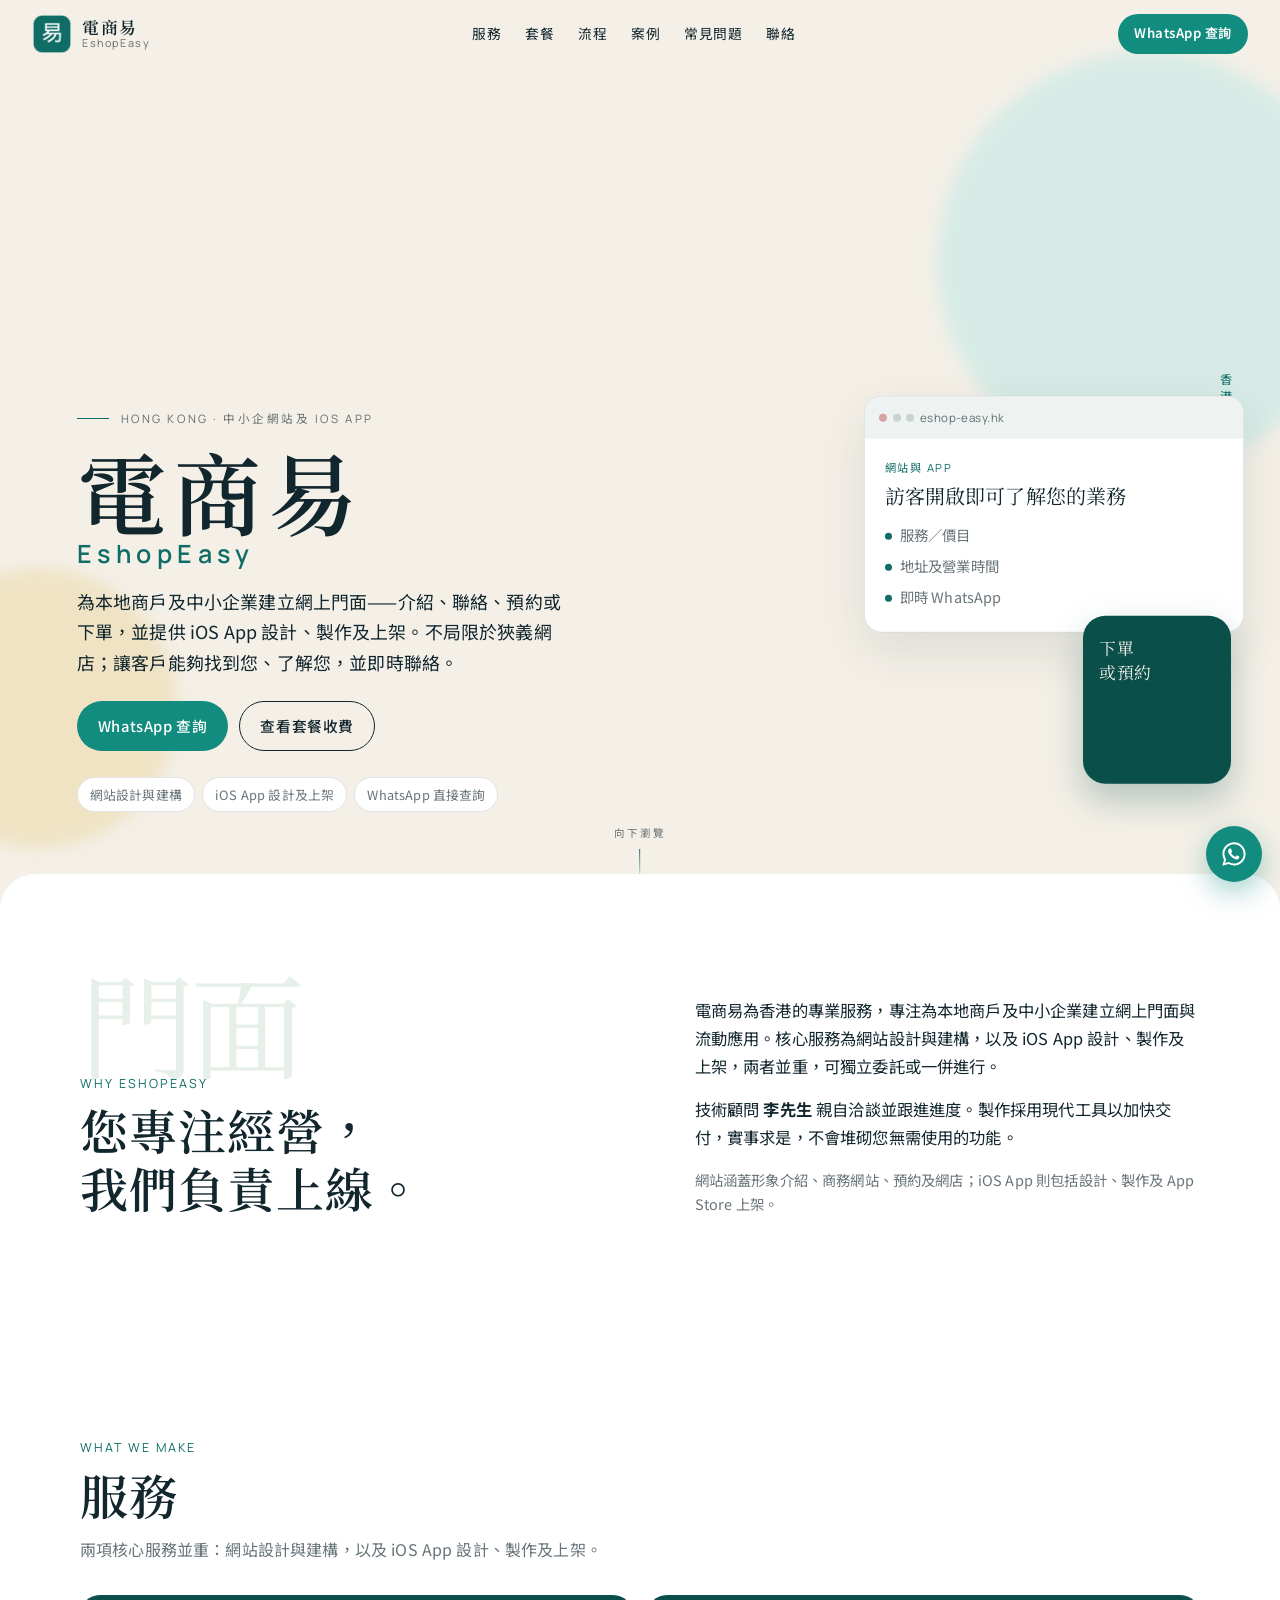
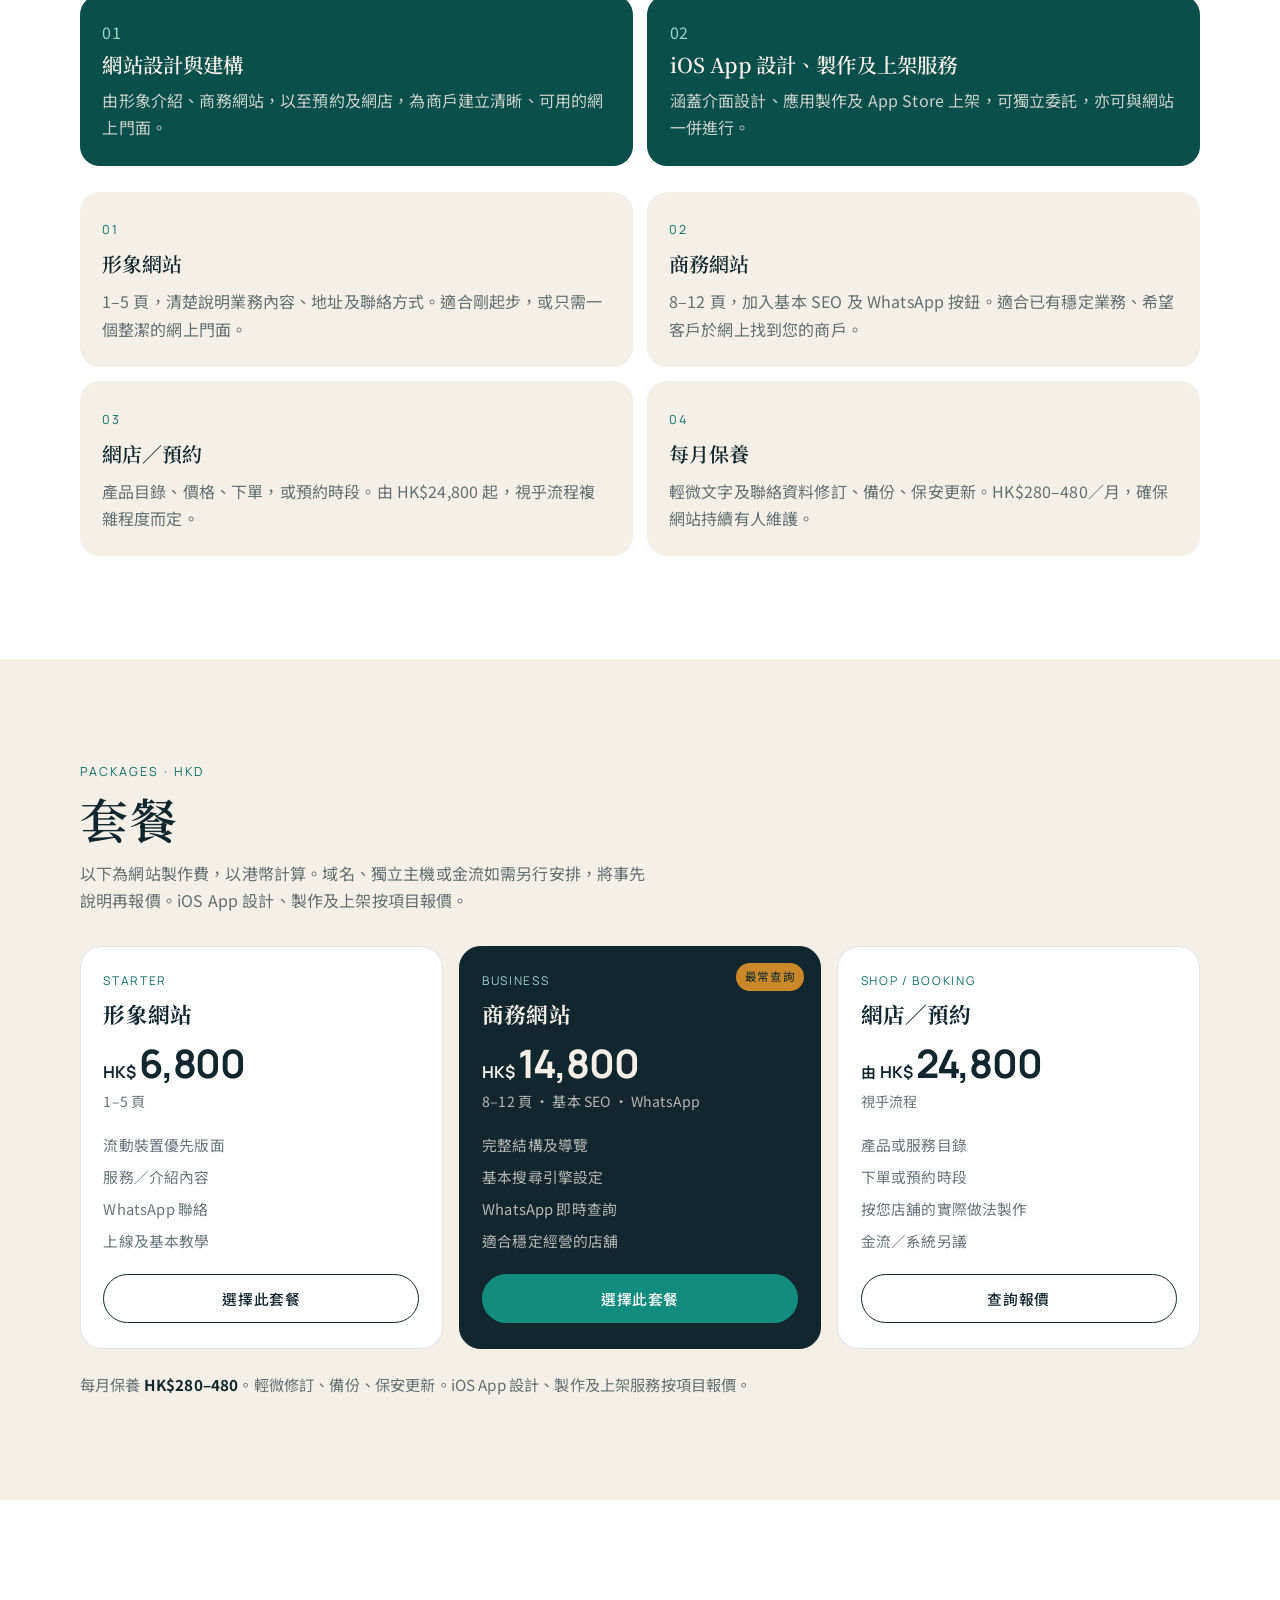
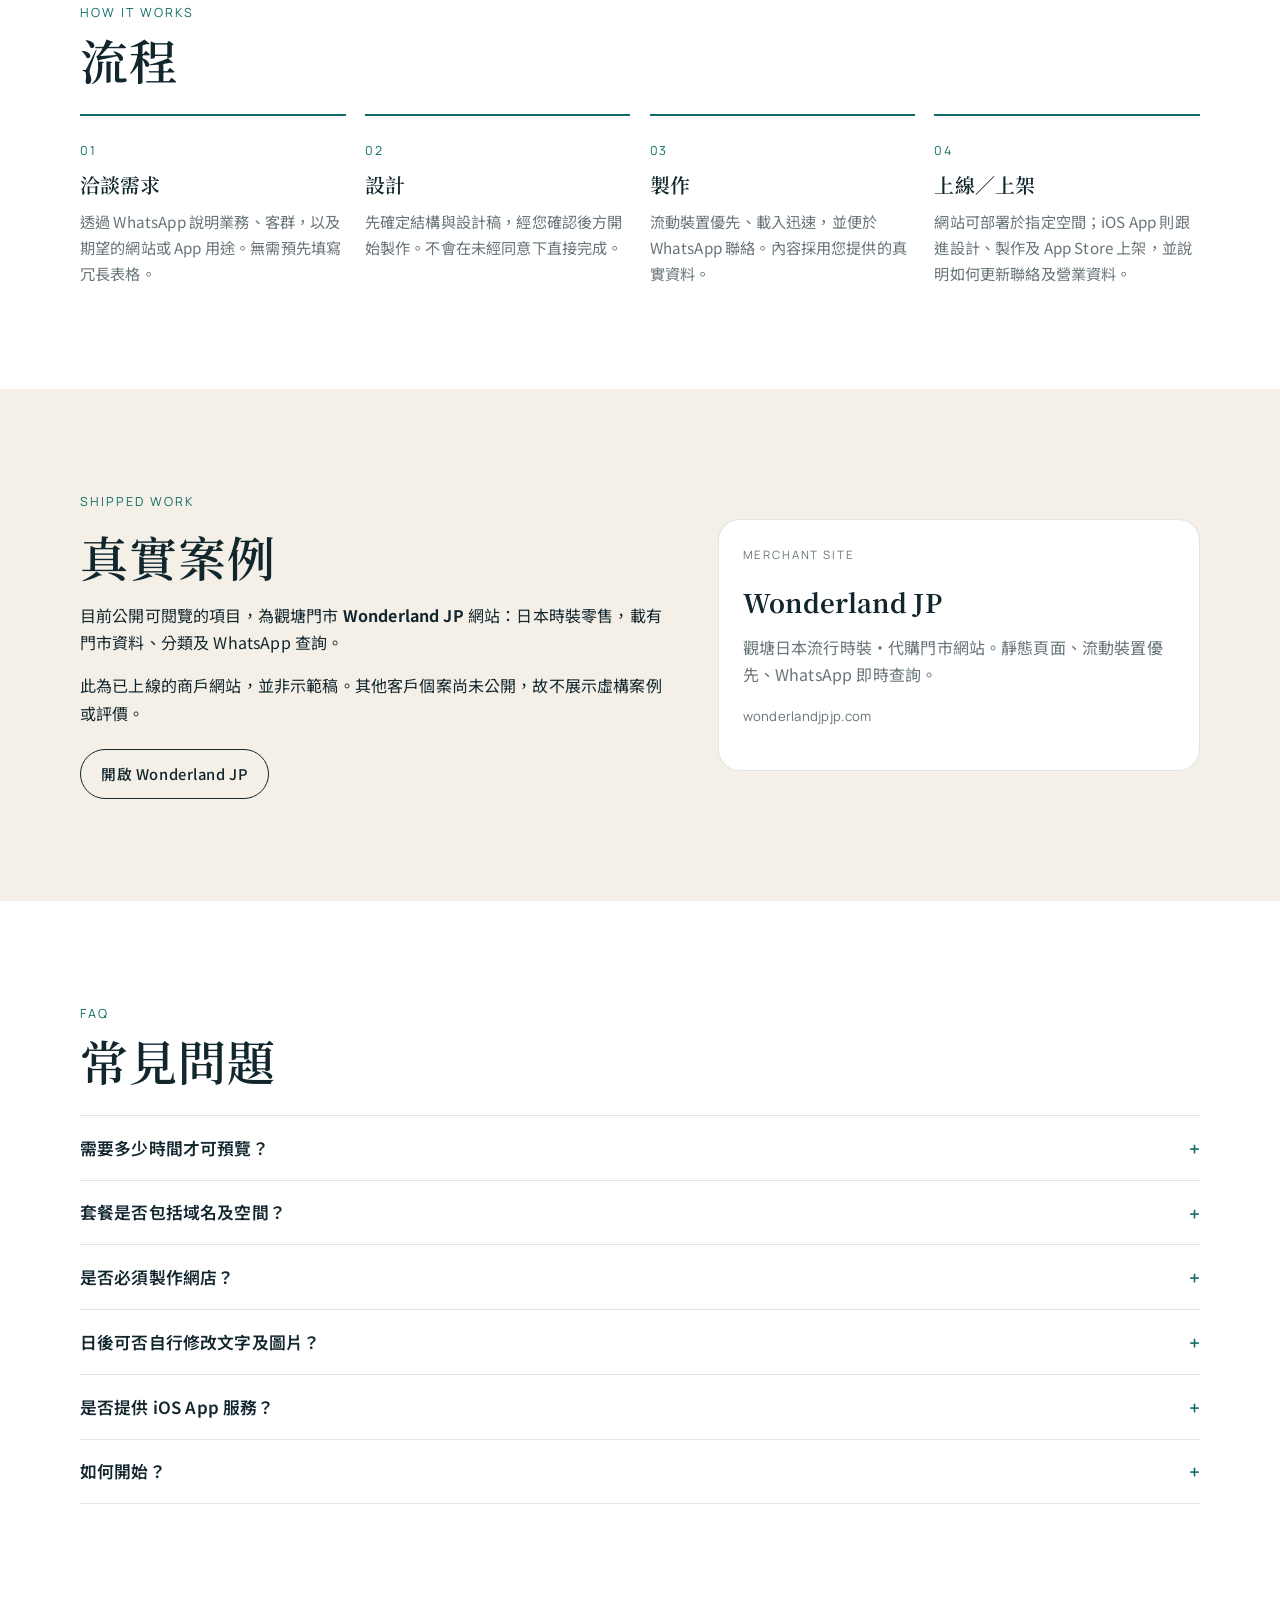
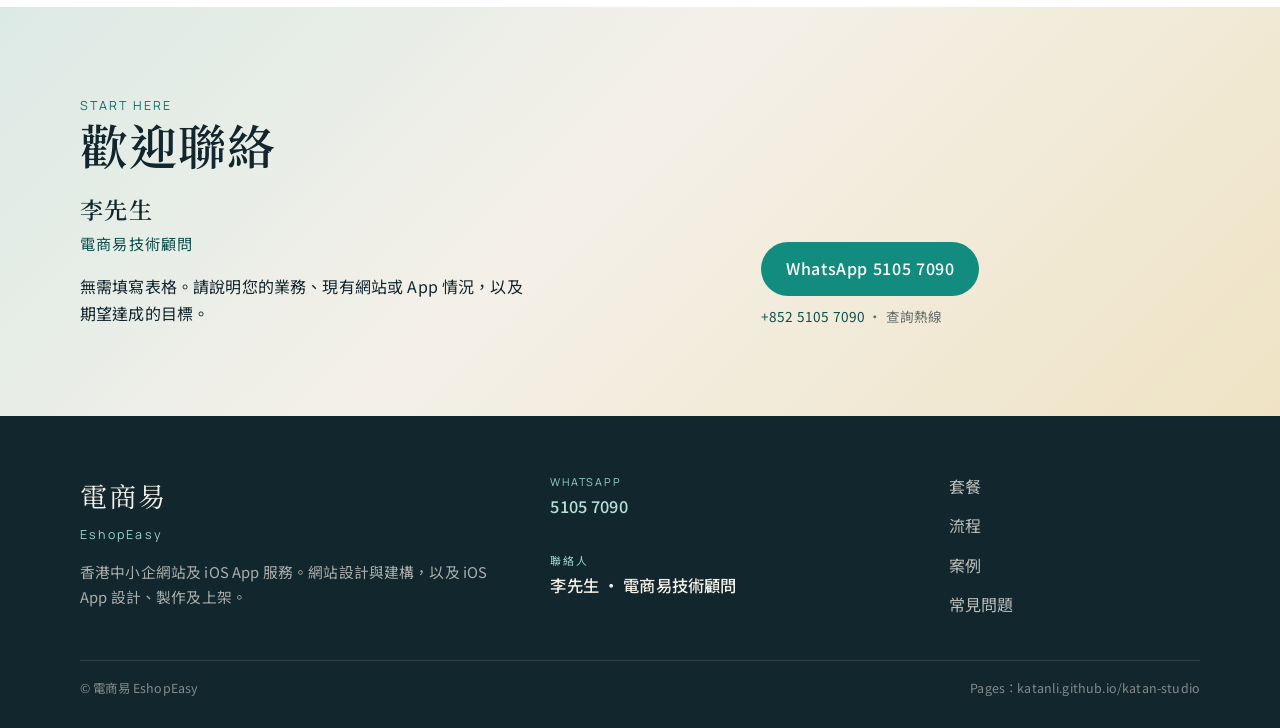
==== index.html @ 1fdb70dd "Rewrite EshopEasy promo copy for formal business Chinese Present website and iOS App as equal core s" ====
<!DOCTYPE html>
<html lang="zh-Hant-HK">
<head>
  <meta charset="utf-8">
  <meta name="viewport" content="width=device-width, initial-scale=1">
  <title>電商易 EshopEasy｜香港中小企網站及 iOS App</title>
  <meta name="description" content="電商易（EshopEasy）為香港商戶及中小企業提供網站設計與建構，以及 iOS App 設計、製作及上架服務。收費公開，歡迎 WhatsApp 查詢。">
  <meta name="theme-color" content="#f4f0e8">
  <meta name="author" content="電商易 EshopEasy">
  <link rel="canonical" href="https://katanli.github.io/katan-studio/">
  <link rel="icon" href="assets/favicon.svg" type="image/svg+xml">
  <link rel="icon" type="image/png" sizes="32x32" href="assets/favicon-32.png">
  <link rel="icon" type="image/png" sizes="64x64" href="assets/favicon-64.png">
  <link rel="apple-touch-icon" href="apple-touch-icon.png">
  <link rel="manifest" href="site.webmanifest">
  <meta property="og:type" content="website">
  <meta property="og:locale" content="zh_HK">
  <meta property="og:url" content="https://katanli.github.io/katan-studio/">
  <meta property="og:site_name" content="電商易 EshopEasy">
  <meta property="og:title" content="電商易 EshopEasy｜香港中小企網站及 iOS App">
  <meta property="og:description" content="為香港商戶及中小企業提供網站設計與建構，以及 iOS App 設計、製作及上架服務。收費公開，歡迎 WhatsApp 查詢。">
  <meta property="og:image" content="https://katanli.github.io/katan-studio/assets/og.png">
  <meta property="og:image:type" content="image/png">
  <meta property="og:image:width" content="1200">
  <meta property="og:image:height" content="630">
  <meta name="twitter:card" content="summary_large_image">
  <meta name="twitter:title" content="電商易 EshopEasy｜香港中小企網站及 iOS App">
  <meta name="twitter:description" content="網站設計與建構，以及 iOS App 設計、製作及上架服務。">
  <meta name="twitter:image" content="https://katanli.github.io/katan-studio/assets/og.png">
  <link rel="preconnect" href="https://fonts.googleapis.com">
  <link rel="preconnect" href="https://fonts.gstatic.com" crossorigin>
  <link href="https://fonts.googleapis.com/css2?family=Manrope:wght@500;600;700&family=Noto+Sans+TC:wght@400;500;600;700&family=Noto+Serif+TC:wght@500;600;700&display=swap" rel="stylesheet">
  <link rel="stylesheet" href="css/site.css">
  <script type="application/ld+json">
  {
    "@context": "https://schema.org",
    "@type": "ProfessionalService",
    "name": "電商易",
    "alternateName": ["EshopEasy"],
    "url": "https://katanli.github.io/katan-studio/",
    "image": "https://katanli.github.io/katan-studio/assets/og.png",
    "telephone": "+85251057090",
    "areaServed": { "@type": "AdministrativeArea", "name": "Hong Kong" },
    "employee": {
      "@type": "Person",
      "name": "李先生",
      "jobTitle": "電商易技術顧問"
    },
    "contactPoint": {
      "@type": "ContactPoint",
      "name": "李先生",
      "jobTitle": "電商易技術顧問",
      "telephone": "+85251057090",
      "contactType": "customer service",
      "availableLanguage": ["zh-HK", "zh-Hant"]
    },
    "description": "為香港商戶及中小企業提供網站設計與建構，以及 iOS App 設計、製作及上架服務。",
    "hasOfferCatalog": {
      "@type": "OfferCatalog",
      "name": "核心服務",
      "itemListElement": [
        { "@type": "Offer", "itemOffered": { "@type": "Service", "name": "網站設計與建構" } },
        { "@type": "Offer", "itemOffered": { "@type": "Service", "name": "iOS App 設計、製作及上架服務" } }
      ]
    },
    "priceRange": "HK$6800–HK$24800+"
  }
  </script>
</head>
<body>
  <a class="skip" href="#main">跳至內容</a>

  <header class="site-header" id="top">
    <a class="brand" href="./">
      <img src="assets/logo.png" width="40" height="40" alt="">
      <span class="brand-text">
        <strong>電商易</strong>
        <span>EshopEasy</span>
      </span>
    </a>
    <nav class="nav" aria-label="主要">
      <a href="#services">服務</a>
      <a href="#pricing">套餐</a>
      <a href="#process">流程</a>
      <a href="#work">案例</a>
      <a href="#faq">常見問題</a>
      <a href="#contact">聯絡</a>
    </nav>
    <a class="header-cta" href="https://wa.me/85251057090?text=%E6%82%A8%E5%A5%BD%EF%BC%8C%E6%83%B3%E4%BA%86%E8%A7%A3%E9%9B%BB%E5%95%86%E6%98%93%E6%9C%8D%E5%8B%99">WhatsApp 查詢</a>
    <button class="menu-toggle" type="button" aria-expanded="false" aria-controls="drawer" aria-label="開啟選單">
      <span></span><span></span><span></span>
    </button>
  </header>

  <div class="drawer" id="drawer" hidden>
    <nav aria-label="流動裝置選單">
      <a href="#services"><em>01</em>服務</a>
      <a href="#pricing"><em>02</em>套餐</a>
      <a href="#process"><em>03</em>流程</a>
      <a href="#work"><em>04</em>案例</a>
      <a href="#faq"><em>05</em>常見問題</a>
      <a href="#contact"><em>06</em>聯絡</a>
    </nav>
    <div class="drawer-meta">
      <a href="https://wa.me/85251057090?text=%E6%82%A8%E5%A5%BD%EF%BC%8C%E6%83%B3%E4%BA%86%E8%A7%A3%E9%9B%BB%E5%95%86%E6%98%93%E6%9C%8D%E5%8B%99">WhatsApp 5105 7090</a>
      <span>香港 · 中小企網站及 iOS App</span>
    </div>
  </div>

  <main id="main">
    <section class="hero" aria-labelledby="hero-title">
      <div class="hero-bg" aria-hidden="true">
        <span class="orb orb-a" data-parallax="0.12"></span>
        <span class="orb orb-b" data-parallax="-0.08"></span>
      </div>
      <p class="v-label" aria-hidden="true">香港本地<span>收費公開</span></p>
      <div class="hero-inner">
        <p class="eyebrow">Hong Kong · 中小企網站及 iOS App</p>
        <h1 id="hero-title">電商易<span>EshopEasy</span></h1>
        <p class="lede">為本地商戶及中小企業建立網上門面——介紹、聯絡、預約或下單，並提供 iOS App 設計、製作及上架。不局限於狹義網店；讓客戶能夠找到您、了解您，並即時聯絡。</p>
        <div class="hero-actions">
          <a class="btn btn-wa" href="https://wa.me/85251057090?text=%E6%82%A8%E5%A5%BD%EF%BC%8C%E6%83%B3%E4%BA%86%E8%A7%A3%E9%9B%BB%E5%95%86%E6%98%93%E6%9C%8D%E5%8B%99">WhatsApp 查詢</a>
          <a class="btn btn-ghost" href="#pricing">查看套餐收費</a>
        </div>
        <ul class="hero-chips">
          <li>網站設計與建構</li>
          <li>iOS App 設計及上架</li>
          <li>WhatsApp 直接查詢</li>
        </ul>
      </div>
      <aside class="hero-panel" aria-hidden="true">
        <div class="window" data-parallax="0.06">
          <div class="window-bar"><i></i><i></i><i></i><span>eshop-easy.hk</span></div>
          <div class="window-body">
            <p class="win-kicker">網站與 App</p>
            <p class="win-title">訪客開啟即可了解您的業務</p>
            <ul>
              <li>服務／價目</li>
              <li>地址及營業時間</li>
              <li>即時 WhatsApp</li>
            </ul>
          </div>
        </div>
        <div class="phone" data-parallax="0.14">
          <p>下單<br>或預約</p>
        </div>
      </aside>
      <p class="scroll-hint" aria-hidden="true">向下瀏覽<i></i></p>
    </section>

    <section class="section intro" id="about">
      <div class="wrap intro-grid">
        <div>
          <p class="watermark" aria-hidden="true">門面</p>
          <p class="kicker">Why EshopEasy</p>
          <h2>您專注經營，<br>我們負責上線。</h2>
        </div>
        <div class="intro-copy">
          <p>電商易為香港的專業服務，專注為本地商戶及中小企業建立網上門面與流動應用。核心服務為網站設計與建構，以及 iOS App 設計、製作及上架，兩者並重，可獨立委託或一併進行。</p>
          <p>技術顧問 <strong>李先生</strong> 親自洽談並跟進進度。製作採用現代工具以加快交付，實事求是，不會堆砌您無需使用的功能。</p>
          <p class="note">網站涵蓋形象介紹、商務網站、預約及網店；iOS App 則包括設計、製作及 App Store 上架。</p>
        </div>
      </div>
    </section>

    <section class="section services" id="services">
      <div class="wrap">
        <p class="kicker">What we make</p>
        <h2>服務</h2>
        <p class="section-lead">兩項核心服務並重：網站設計與建構，以及 iOS App 設計、製作及上架。</p>
        <div class="offer-pair">
          <article class="offer-card">
            <span class="idx">01</span>
            <h3>網站設計與建構</h3>
            <p>由形象介紹、商務網站，以至預約及網店，為商戶建立清晰、可用的網上門面。</p>
          </article>
          <article class="offer-card">
            <span class="idx">02</span>
            <h3>iOS App 設計、製作及上架服務</h3>
            <p>涵蓋介面設計、應用製作及 App Store 上架，可獨立委託，亦可與網站一併進行。</p>
          </article>
        </div>
        <div class="service-grid">
          <article class="service-card">
            <span class="idx">01</span>
            <h3>形象網站</h3>
            <p>1–5 頁，清楚說明業務內容、地址及聯絡方式。適合剛起步，或只需一個整潔的網上門面。</p>
          </article>
          <article class="service-card">
            <span class="idx">02</span>
            <h3>商務網站</h3>
            <p>8–12 頁，加入基本 SEO 及 WhatsApp 按鈕。適合已有穩定業務、希望客戶於網上找到您的商戶。</p>
          </article>
          <article class="service-card">
            <span class="idx">03</span>
            <h3>網店／預約</h3>
            <p>產品目錄、價格、下單，或預約時段。由 HK$24,800 起，視乎流程複雜程度而定。</p>
          </article>
          <article class="service-card">
            <span class="idx">04</span>
            <h3>每月保養</h3>
            <p>輕微文字及聯絡資料修訂、備份、保安更新。HK$280–480／月，確保網站持續有人維護。</p>
          </article>
        </div>
      </div>
    </section>

    <section class="section pricing" id="pricing">
      <div class="wrap">
        <p class="kicker">Packages · HKD</p>
        <h2>套餐</h2>
        <p class="section-lead">以下為網站製作費，以港幣計算。域名、獨立主機或金流如需另行安排，將事先說明再報價。iOS App 設計、製作及上架按項目報價。</p>
        <div class="price-grid">
          <article class="price-card">
            <p class="price-name">Starter</p>
            <h3>形象網站</h3>
            <p class="price"><span class="currency">HK$</span>6,800</p>
            <p class="price-meta">1–5 頁</p>
            <ul>
              <li>流動裝置優先版面</li>
              <li>服務／介紹內容</li>
              <li>WhatsApp 聯絡</li>
              <li>上線及基本教學</li>
            </ul>
            <a class="btn btn-ghost" href="https://wa.me/85251057090?text=%E6%82%A8%E5%A5%BD%EF%BC%8C%E6%83%B3%E6%9F%A5%E8%A9%A2%20Starter%20%E5%BD%A2%E8%B1%A1%E7%B6%B2%E7%AB%99%20HK%246800">選擇此套餐</a>
          </article>
          <article class="price-card featured">
            <p class="badge">最常查詢</p>
            <p class="price-name">Business</p>
            <h3>商務網站</h3>
            <p class="price"><span class="currency">HK$</span>14,800</p>
            <p class="price-meta">8–12 頁 · 基本 SEO · WhatsApp</p>
            <ul>
              <li>完整結構及導覽</li>
              <li>基本搜尋引擎設定</li>
              <li>WhatsApp 即時查詢</li>
              <li>適合穩定經營的店舖</li>
            </ul>
            <a class="btn btn-wa" href="https://wa.me/85251057090?text=%E6%82%A8%E5%A5%BD%EF%BC%8C%E6%83%B3%E6%9F%A5%E8%A9%A2%20Business%20%E5%95%86%E5%8B%99%E7%B6%B2%E7%AB%99%20HK%2414800">選擇此套餐</a>
          </article>
          <article class="price-card">
            <p class="price-name">Shop / Booking</p>
            <h3>網店／預約</h3>
            <p class="price"><span class="from">由</span><span class="currency">HK$</span>24,800</p>
            <p class="price-meta">視乎流程</p>
            <ul>
              <li>產品或服務目錄</li>
              <li>下單或預約時段</li>
              <li>按您店舖的實際做法製作</li>
              <li>金流／系統另議</li>
            </ul>
            <a class="btn btn-ghost" href="https://wa.me/85251057090?text=%E6%82%A8%E5%A5%BD%EF%BC%8C%E6%83%B3%E6%9F%A5%E8%A9%A2%E7%B6%B2%E5%BA%97%EF%BC%8F%E9%A0%90%E7%B4%84%20%E7%94%B1%20HK%2424800%20%E8%B5%B7">查詢報價</a>
          </article>
        </div>
        <p class="maintain">每月保養 <strong>HK$280–480</strong>。輕微修訂、備份、保安更新。iOS App 設計、製作及上架服務按項目報價。</p>
      </div>
    </section>

    <section class="section process" id="process">
      <div class="wrap">
        <p class="kicker">How it works</p>
        <h2>流程</h2>
        <ol class="steps">
          <li>
            <span class="idx">01</span>
            <h3>洽談需求</h3>
            <p>透過 WhatsApp 說明業務、客群，以及期望的網站或 App 用途。無需預先填寫冗長表格。</p>
          </li>
          <li>
            <span class="idx">02</span>
            <h3>設計</h3>
            <p>先確定結構與設計稿，經您確認後方開始製作。不會在未經同意下直接完成。</p>
          </li>
          <li>
            <span class="idx">03</span>
            <h3>製作</h3>
            <p>流動裝置優先、載入迅速，並便於 WhatsApp 聯絡。內容採用您提供的真實資料。</p>
          </li>
          <li>
            <span class="idx">04</span>
            <h3>上線／上架</h3>
            <p>網站可部署於指定空間；iOS App 則跟進設計、製作及 App Store 上架，並說明如何更新聯絡及營業資料。</p>
          </li>
        </ol>
      </div>
    </section>

    <section class="section work" id="work">
      <div class="wrap work-grid">
        <div>
          <p class="kicker">Shipped work</p>
          <h2>真實案例</h2>
          <p>目前公開可閱覽的項目，為觀塘門市 <strong>Wonderland JP</strong> 網站：日本時裝零售，載有門市資料、分類及 WhatsApp 查詢。</p>
          <p>此為已上線的商戶網站，並非示範稿。其他客戶個案尚未公開，故不展示虛構案例或評價。</p>
          <a class="btn btn-ghost" href="https://wonderlandjpjp.com" rel="noopener noreferrer">開啟 Wonderland JP</a>
        </div>
        <article class="work-card">
          <p class="work-tag">Merchant site</p>
          <h3>Wonderland JP</h3>
          <p>觀塘日本流行時裝・代購門市網站。靜態頁面、流動裝置優先、WhatsApp 即時查詢。</p>
          <p class="work-url">wonderlandjpjp.com</p>
        </article>
      </div>
    </section>

    <section class="section faq" id="faq">
      <div class="wrap">
        <p class="kicker">FAQ</p>
        <h2>常見問題</h2>
        <div class="faq-list">
          <details>
            <summary>需要多少時間才可預覽？</summary>
            <p>視乎頁數及您提供資料的速度。簡單形象網站，資料齊全時通常於數個工作天內備妥初稿；商務網站或網店／預約需時較長。確實日程於洽談需求後確定，不會隨意承諾期限。</p>
          </details>
          <details>
            <summary>套餐是否包括域名及空間？</summary>
            <p>套餐價格為設計及製作。域名、獨立主機或商店金流如需另行安排，將事先說明再報價。可先以 GitHub Pages 上線，以降低起步成本。</p>
          </details>
          <details>
            <summary>是否必須製作網店？</summary>
            <p>不必。不少商戶首先需要的是清晰的網上門面：地址、服務、價格、WhatsApp。網店及預約可按實際需要加入。</p>
          </details>
          <details>
            <summary>日後可否自行修改文字及圖片？</summary>
            <p>輕微修訂可交由每月保養處理。較大改動或新增功能，將先報價再進行。不會鎖定您的內容；聯絡資料會說明如何更新。</p>
          </details>
          <details>
            <summary>是否提供 iOS App 服務？</summary>
            <p>提供。iOS App 設計、製作及上架為核心服務之一，可獨立委託，亦可與網站一併進行。費用按功能範圍報價。</p>
          </details>
          <details>
            <summary>如何開始？</summary>
            <p>WhatsApp 5105 7090，說明您的業務，以及希望網站或 App 協助解決的事項。技術顧問李先生將直接回覆。</p>
          </details>
        </div>
      </div>
    </section>

    <section class="contact" id="contact" aria-labelledby="contact-title">
      <div class="wrap contact-inner">
        <div>
          <p class="kicker">Start here</p>
          <h2 id="contact-title">歡迎聯絡</h2>
          <div class="contact-lead">
            <p class="contact-lead-name">李先生</p>
            <p class="contact-lead-title">電商易技術顧問</p>
          </div>
          <p>無需填寫表格。請說明您的業務、現有網站或 App 情況，以及期望達成的目標。</p>
        </div>
        <div class="contact-actions">
          <a class="btn btn-wa btn-lg" href="https://wa.me/85251057090?text=%E6%82%A8%E5%A5%BD%EF%BC%8C%E6%83%B3%E4%BA%86%E8%A7%A3%E9%9B%BB%E5%95%86%E6%98%93%E6%9C%8D%E5%8B%99">WhatsApp 5105 7090</a>
          <p class="contact-note">
            <a href="tel:+85251057090">+852 5105 7090</a>
            · 查詢熱線
          </p>
        </div>
      </div>
    </section>
  </main>

  <footer class="site-footer">
    <div class="wrap">
      <div class="foot-grid">
        <div>
          <p class="foot-brand">電商易<span>EshopEasy</span></p>
          <p class="foot-tag">香港中小企網站及 iOS App 服務。網站設計與建構，以及 iOS App 設計、製作及上架。</p>
        </div>
        <ul class="contact-list">
          <li>
            <a class="wa-link" href="https://wa.me/85251057090?text=%E6%82%A8%E5%A5%BD%EF%BC%8C%E6%83%B3%E4%BA%86%E8%A7%A3%E9%9B%BB%E5%95%86%E6%98%93%E6%9C%8D%E5%8B%99">
              <small>WhatsApp</small>
              <strong>5105 7090</strong>
            </a>
          </li>
          <li>
            <a href="tel:+85251057090">
              <small>聯絡人</small>
              <strong>李先生 · 電商易技術顧問</strong>
            </a>
          </li>
        </ul>
        <ul class="foot-nav" aria-label="頁尾">
          <li><a href="#pricing">套餐</a></li>
          <li><a href="#process">流程</a></li>
          <li><a href="#work">案例</a></li>
          <li><a href="#faq">常見問題</a></li>
        </ul>
      </div>
      <div class="foot-bottom">
        <span>© 電商易 EshopEasy</span>
        <span>Pages：katanli.github.io/katan-studio</span>
      </div>
    </div>
  </footer>

  <a class="wa-float" href="https://wa.me/85251057090?text=%E6%82%A8%E5%A5%BD%EF%BC%8C%E6%83%B3%E4%BA%86%E8%A7%A3%E9%9B%BB%E5%95%86%E6%98%93%E6%9C%8D%E5%8B%99" aria-label="WhatsApp 5105 7090">
    <svg viewBox="0 0 24 24" aria-hidden="true"><path d="M19.05 4.91A9.82 9.82 0 0 0 12.04 2C6.58 2 2.14 6.44 2.14 11.9c0 1.75.46 3.45 1.32 4.95L2 22l5.3-1.39a9.87 9.87 0 0 0 4.74 1.21h.01c5.46 0 9.9-4.44 9.9-9.9 0-2.65-1.03-5.14-2.9-7.01zm-7.01 15.24h-.01a8.2 8.2 0 0 1-4.18-1.15l-.3-.18-3.14.82.84-3.06-.2-.31a8.18 8.18 0 0 1-1.26-4.38c0-4.54 3.7-8.23 8.24-8.23 2.2 0 4.27.86 5.82 2.42a8.18 8.18 0 0 1 2.41 5.83c0 4.54-3.7 8.24-8.22 8.24zm4.52-6.16c-.25-.12-1.47-.72-1.7-.81-.23-.08-.39-.12-.56.12-.17.25-.64.81-.79.97-.14.17-.29.19-.54.06-.25-.12-1.05-.39-2-1.23-.74-.66-1.23-1.47-1.38-1.72-.14-.25-.02-.38.11-.51.11-.11.25-.29.37-.43.12-.14.17-.25.25-.41.08-.17.04-.31-.02-.43-.06-.12-.56-1.35-.76-1.84-.2-.48-.41-.42-.56-.42h-.48c-.17 0-.43.06-.66.31-.23.25-.87.85-.87 2.07 0 1.22.89 2.4 1.01 2.56.12.17 1.75 2.67 4.23 3.74 1.48.64 1.84.7 2.5.59.38-.07 1.47-.6 1.67-1.18.21-.58.21-1.07.14-1.18-.06-.1-.23-.17-.48-.29z"/></svg>
  </a>

  <script src="js/site.js"></script>
</body>
</html>
---- css/site.css ----
/* 電商易 EshopEasy — Hong Kong SME services */

:root {
  --paper: #f4f0e8;
  --sand: #e8e2d4;
  --white: #ffffff;
  --ink: #12262e;
  --muted: rgba(18, 38, 46, 0.64);
  --line: rgba(18, 38, 46, 0.12);
  --teal: #0f6d66;
  --teal-dark: #0a4f4a;
  --amber: #c9892a;
  --wa: #128c7e;
  --serif: "Noto Serif TC", "Songti TC", "PMingLiU", serif;
  --sans: "Noto Sans TC", "PingFang TC", "Hiragino Sans CNS", "Microsoft JhengHei", sans-serif;
  --latin: "Manrope", "Noto Sans TC", sans-serif;
  --space: clamp(1.25rem, 4vw, 4.5rem);
  --max: 1120px;
  --radius: 1.25rem;
  --ease: cubic-bezier(0.22, 1, 0.36, 1);
}

*,
*::before,
*::after { box-sizing: border-box; }

html {
  scroll-behavior: smooth;
  scroll-padding-top: 5.25rem;
}

body {
  margin: 0;
  color: var(--ink);
  background: var(--paper);
  font-family: var(--sans);
  font-weight: 400;
  line-height: 1.7;
  letter-spacing: 0.01em;
  text-rendering: optimizeLegibility;
  -webkit-font-smoothing: antialiased;
}

img { max-width: 100%; display: block; }
button, a { color: inherit; }
button { font-family: inherit; cursor: pointer; }
body.nav-open { overflow: hidden; }

a { text-decoration: none; }

:focus-visible {
  outline: 2px solid var(--teal);
  outline-offset: 3px;
}

::selection {
  background: #c5e4df;
  color: var(--ink);
}

.skip {
  position: absolute;
  left: 1rem;
  top: -4rem;
  z-index: 100;
  background: var(--ink);
  color: var(--paper);
  padding: 0.6rem 1rem;
  border-radius: 999px;
  font-family: var(--latin);
}
.skip:focus { top: 1rem; }

.wrap {
  width: min(var(--max), calc(100% - 2.4rem));
  margin: 0 auto;
}

/* ---------- header ---------- */
.site-header {
  position: fixed;
  inset: 0 0 auto 0;
  z-index: 50;
  display: flex;
  align-items: center;
  justify-content: space-between;
  gap: 1rem;
  padding: 0.7rem 1.15rem;
  transition: background 0.35s var(--ease), box-shadow 0.35s var(--ease);
}

.site-header.is-scrolled {
  background: rgba(244, 240, 232, 0.9);
  backdrop-filter: blur(16px) saturate(1.15);
  -webkit-backdrop-filter: blur(16px) saturate(1.15);
  box-shadow: 0 1px 0 var(--line);
}

.brand {
  display: flex;
  align-items: center;
  gap: 0.65rem;
  min-width: 0;
}

.brand img {
  width: 40px;
  height: 40px;
  border-radius: 10px;
}

.brand-text {
  display: flex;
  flex-direction: column;
  line-height: 1.05;
}

.brand-text strong {
  font-family: var(--serif);
  font-weight: 600;
  font-size: 1.05rem;
  letter-spacing: 0.08em;
}

.brand-text span {
  font-family: var(--latin);
  font-size: 0.68rem;
  color: var(--muted);
  letter-spacing: 0.14em;
}

.nav {
  display: none;
  align-items: center;
  gap: 1.45rem;
}

.nav a {
  font-size: 0.86rem;
  letter-spacing: 0.06em;
  position: relative;
}

.nav a::after {
  content: "";
  position: absolute;
  left: 0;
  bottom: -4px;
  width: 100%;
  height: 1px;
  background: var(--teal);
  transform: scaleX(0);
  transform-origin: left;
  transition: transform 0.35s var(--ease);
}

.nav a:hover::after { transform: scaleX(1); }

.header-cta {
  display: none;
  align-items: center;
  background: var(--wa);
  color: var(--white) !important;
  font-family: var(--sans);
  font-size: 0.82rem;
  font-weight: 600;
  letter-spacing: 0.04em;
  padding: 0.55rem 1rem;
  border-radius: 999px;
}

.header-cta:hover { filter: brightness(1.06); }

.menu-toggle {
  width: 44px;
  height: 44px;
  border: 0;
  background: transparent;
  display: flex;
  flex-direction: column;
  justify-content: center;
  align-items: center;
  gap: 6px;
}

.menu-toggle span {
  display: block;
  width: 22px;
  height: 1.5px;
  background: var(--ink);
  transition: transform 0.3s var(--ease), opacity 0.3s;
}

.nav-open .menu-toggle span:nth-child(1) { transform: translateY(7.5px) rotate(45deg); }
.nav-open .menu-toggle span:nth-child(2) { opacity: 0; }
.nav-open .menu-toggle span:nth-child(3) { transform: translateY(-7.5px) rotate(-45deg); }

.drawer {
  position: fixed;
  inset: 0;
  background: var(--paper);
  z-index: 45;
  display: flex;
  flex-direction: column;
  justify-content: center;
  padding: 5rem 2rem 3rem;
  transform: translateY(-8px);
  opacity: 0;
  pointer-events: none;
  transition: opacity 0.35s var(--ease), transform 0.35s var(--ease);
}

.nav-open .drawer {
  opacity: 1;
  transform: none;
  pointer-events: auto;
}

.drawer a {
  font-family: var(--serif);
  font-size: clamp(1.8rem, 7vw, 2.8rem);
  line-height: 1.35;
}

.drawer a em {
  font-style: normal;
  font-family: var(--latin);
  color: var(--teal);
  font-size: 0.42em;
  margin-right: 0.45rem;
}

.drawer-meta {
  margin-top: 2.2rem;
  font-size: 0.92rem;
  color: var(--muted);
  display: grid;
  gap: 0.4rem;
}

.drawer-meta a { font-family: var(--sans); font-size: 1rem; color: var(--teal-dark); }

@media (min-width: 960px) {
  .nav, .header-cta { display: flex; }
  .menu-toggle { display: none; }
  .site-header { padding: 0.85rem 2rem; }
}

/* ---------- hero ---------- */
.hero {
  position: relative;
  min-height: 100svh;
  display: grid;
  align-items: center;
  overflow: hidden;
  isolation: isolate;
  padding: 7rem 0 5.5rem;
}

.hero-bg { position: absolute; inset: 0; z-index: -1; pointer-events: none; }

.orb {
  position: absolute;
  border-radius: 50%;
  filter: blur(8px);
}

.orb-a {
  width: min(52vw, 420px);
  aspect-ratio: 1;
  background: #d7ebe6;
  right: -6%;
  top: 8%;
}

.orb-b {
  width: min(38vw, 280px);
  aspect-ratio: 1;
  background: #efe3c4;
  left: -8%;
  bottom: 4%;
}

.hero-inner {
  width: min(var(--max), calc(100% - 2.4rem));
  margin: 0 auto;
  display: grid;
  gap: 1.25rem;
  max-width: 38rem;
  justify-self: start;
  margin-left: clamp(1.2rem, 6vw, 8rem);
}

.eyebrow {
  display: flex;
  align-items: center;
  gap: 0.75rem;
  font-family: var(--latin);
  font-size: 0.72rem;
  letter-spacing: 0.22em;
  text-transform: uppercase;
  color: var(--muted);
  margin: 0;
}

.eyebrow::before {
  content: "";
  width: 2rem;
  height: 1px;
  background: var(--teal);
}

.hero h1 {
  font-family: var(--serif);
  font-weight: 600;
  font-size: clamp(3rem, 9vw, 5.6rem);
  line-height: 0.95;
  letter-spacing: 0.06em;
  margin: 0;
}

.hero h1 span {
  display: block;
  font-family: var(--latin);
  font-weight: 600;
  font-size: 0.28em;
  letter-spacing: 0.22em;
  color: var(--teal);
  margin-top: 0.55rem;
}

.lede {
  margin: 0;
  font-size: clamp(1rem, 2vw, 1.12rem);
  max-width: 28em;
}

.hero-actions {
  display: flex;
  flex-wrap: wrap;
  gap: 0.7rem;
  margin-top: 0.25rem;
}

.btn {
  display: inline-flex;
  align-items: center;
  justify-content: center;
  gap: 0.45rem;
  min-height: 48px;
  padding: 0.7rem 1.25rem;
  border-radius: 999px;
  font-family: var(--sans);
  font-size: 0.92rem;
  font-weight: 500;
  letter-spacing: 0.04em;
  border: 1px solid transparent;
  transition: transform 0.25s var(--ease), background 0.25s, color 0.25s, border-color 0.25s;
}

.btn:hover { transform: translateY(-1px); }

.btn-wa {
  background: var(--wa);
  color: var(--white);
}

.btn-ghost {
  background: transparent;
  border-color: var(--ink);
}

.btn-ghost:hover {
  background: var(--ink);
  color: var(--paper);
}

.btn-lg { min-height: 54px; padding-inline: 1.5rem; font-size: 1rem; }

.hero-chips {
  display: flex;
  flex-wrap: wrap;
  gap: 0.45rem;
  list-style: none;
  margin: 0.4rem 0 0;
  padding: 0;
}

.hero-chips li {
  font-size: 0.8rem;
  padding: 0.35rem 0.75rem;
  border-radius: 999px;
  background: var(--white);
  border: 1px solid var(--line);
  color: var(--muted);
}

.v-label {
  position: absolute;
  right: clamp(0.55rem, 3vw, 2rem);
  top: 50%;
  writing-mode: vertical-rl;
  letter-spacing: 0.42em;
  font-size: 0.76rem;
  color: var(--teal);
  transform: translateY(-50%);
  pointer-events: none;
}

.v-label span { color: var(--amber); margin-top: 1.2rem; display: inline-block; }

.hero-panel {
  display: none;
}

.window {
  background: var(--white);
  border-radius: 1.1rem;
  box-shadow: 0 18px 50px rgba(18, 38, 46, 0.1);
  overflow: hidden;
  border: 1px solid var(--line);
}

.window-bar {
  display: flex;
  align-items: center;
  gap: 0.35rem;
  padding: 0.7rem 0.9rem;
  background: #eef3f1;
  font-family: var(--latin);
  font-size: 0.72rem;
  color: var(--muted);
  letter-spacing: 0.04em;
}

.window-bar i {
  width: 8px;
  height: 8px;
  border-radius: 50%;
  background: #c9d4d1;
}

.window-bar i:first-child { background: #d9a3a3; }

.window-body { padding: 1.2rem 1.25rem 1.4rem; }

.win-kicker {
  margin: 0 0 0.3rem;
  font-family: var(--latin);
  font-size: 0.7rem;
  letter-spacing: 0.16em;
  text-transform: uppercase;
  color: var(--teal);
}

.win-title {
  margin: 0 0 0.9rem;
  font-family: var(--serif);
  font-size: 1.25rem;
  line-height: 1.35;
}

.window-body ul {
  margin: 0;
  padding: 0;
  list-style: none;
  display: grid;
  gap: 0.4rem;
  font-size: 0.9rem;
  color: var(--muted);
}

.window-body li::before {
  content: "";
  display: inline-block;
  width: 0.45rem;
  height: 0.45rem;
  border-radius: 50%;
  background: var(--teal);
  margin-right: 0.5rem;
  transform: translateY(-1px);
}

.phone {
  position: absolute;
  right: 8%;
  bottom: 14%;
  width: 148px;
  min-height: 168px;
  padding: 1.3rem 1rem;
  background: var(--teal-dark);
  color: var(--paper);
  border-radius: 1.4rem;
  box-shadow: 0 16px 36px rgba(10, 79, 74, 0.28);
  font-family: var(--serif);
  font-size: 1.05rem;
  line-height: 1.4;
}

.phone p { margin: 0; }

.scroll-hint {
  position: absolute;
  left: 50%;
  bottom: 1.2rem;
  transform: translateX(-50%);
  font-family: var(--latin);
  font-size: 0.65rem;
  letter-spacing: 0.28em;
  color: var(--muted);
  margin: 0;
}

.scroll-hint i {
  display: block;
  width: 1px;
  height: 2rem;
  margin: 0.4rem auto 0;
  background: linear-gradient(var(--teal), transparent);
}

@media (min-width: 980px) {
  .hero {
    grid-template-columns: 1.05fr 0.95fr;
    align-items: end;
  }
  .hero-panel {
    display: block;
    position: relative;
    min-height: 420px;
    padding: 0 6% 4rem 0;
  }
  .window { width: min(100%, 380px); margin-left: auto; }
}

/* ---------- sections ---------- */
.section { padding: clamp(3.6rem, 8vw, 7rem) 0; }

.kicker {
  font-family: var(--latin);
  font-style: normal;
  color: var(--teal);
  font-size: 0.78rem;
  letter-spacing: 0.16em;
  text-transform: uppercase;
  margin: 0 0 0.45rem;
}

.section h2,
.contact h2 {
  font-family: var(--serif);
  font-weight: 600;
  font-size: clamp(1.9rem, 4.6vw, 3rem);
  line-height: 1.2;
  letter-spacing: 0.02em;
  margin: 0 0 1rem;
}

.section-lead {
  max-width: 36rem;
  color: var(--muted);
  margin: -0.2rem 0 2rem;
}

/* intro */
.intro {
  background: var(--white);
  border-radius: 2.2rem 2.2rem 0 0;
  margin-top: -1.6rem;
  position: relative;
  z-index: 2;
}

.intro-grid {
  display: grid;
  gap: 1.6rem;
}

@media (min-width: 860px) {
  .intro-grid {
    grid-template-columns: 1.05fr 0.95fr;
    gap: 3.5rem;
    align-items: end;
  }
}

.watermark {
  font-family: var(--serif);
  font-size: clamp(4rem, 12vw, 7.2rem);
  line-height: 0.78;
  color: #e6efe8;
  letter-spacing: -0.04em;
  margin: 0 0 0.4rem;
  user-select: none;
}

.intro-copy p { margin: 0 0 1rem; font-size: 1.02rem; }
.intro-copy .note { font-size: 0.9rem; color: var(--muted); }

/* services */
.services { background: var(--white); }

.service-grid {
  display: grid;
  gap: 0.9rem;
}

@media (min-width: 760px) {
  .service-grid { grid-template-columns: 1fr 1fr; }
}

.service-card {
  padding: 1.35rem 1.3rem 1.45rem;
  background: var(--paper);
  border-radius: var(--radius);
  border: 1px solid transparent;
}

.service-card .idx,
.steps .idx {
  font-family: var(--latin);
  color: var(--teal);
  font-size: 0.78rem;
  letter-spacing: 0.14em;
}

.service-card h3,
.steps h3 {
  font-family: var(--serif);
  font-weight: 600;
  font-size: 1.25rem;
  margin: 0.35rem 0 0.45rem;
}

.service-card p { margin: 0; color: var(--muted); }

.offer-pair {
  display: grid;
  gap: 0.9rem;
  margin: 0 0 1.6rem;
}

@media (min-width: 760px) {
  .offer-pair { grid-template-columns: 1fr 1fr; }
}

.offer-card {
  padding: 1.45rem 1.4rem 1.55rem;
  border-radius: var(--radius);
  background: var(--teal-dark);
  color: var(--paper);
}

.offer-card .idx { color: #9ad4cb; }
.offer-card h3 {
  font-family: var(--serif);
  font-weight: 600;
  font-size: 1.28rem;
  margin: 0.35rem 0 0.5rem;
  line-height: 1.35;
}
.offer-card p {
  margin: 0;
  color: rgba(244, 240, 232, 0.82);
}

/* pricing */
.pricing { background: var(--paper); }

.price-grid {
  display: grid;
  gap: 1rem;
}

@media (min-width: 900px) {
  .price-grid { grid-template-columns: repeat(3, 1fr); align-items: stretch; }
}

.price-card {
  background: var(--white);
  border-radius: 1.35rem;
  padding: 1.5rem 1.4rem 1.55rem;
  display: flex;
  flex-direction: column;
  border: 1px solid var(--line);
  position: relative;
}

.price-card.featured {
  background: var(--ink);
  color: var(--paper);
  border-color: var(--ink);
}

.price-card.featured .price-meta,
.price-card.featured li { color: rgba(244, 240, 232, 0.72); }

.badge {
  position: absolute;
  top: 1rem;
  right: 1rem;
  margin: 0;
  font-size: 0.72rem;
  letter-spacing: 0.06em;
  padding: 0.25rem 0.55rem;
  border-radius: 999px;
  background: var(--amber);
  color: var(--ink);
}

.price-name {
  margin: 0;
  font-family: var(--latin);
  font-size: 0.75rem;
  letter-spacing: 0.14em;
  text-transform: uppercase;
  color: var(--teal);
}

.price-card.featured .price-name { color: #9ad4cb; }

.price-card h3 {
  font-family: var(--serif);
  font-size: 1.35rem;
  margin: 0.25rem 0 0.7rem;
}

.price {
  font-family: var(--latin);
  font-weight: 700;
  font-size: clamp(2rem, 4vw, 2.45rem);
  letter-spacing: -0.03em;
  margin: 0;
  line-height: 1;
}

.price .currency {
  font-size: 0.42em;
  margin-right: 0.15em;
  letter-spacing: 0;
}

.price .from {
  font-size: 0.38em;
  font-weight: 600;
  margin-right: 0.25em;
  letter-spacing: 0.06em;
}

.price-meta {
  margin: 0.45rem 0 1.1rem;
  color: var(--muted);
  font-size: 0.88rem;
}

.price-card ul {
  margin: 0 0 1.3rem;
  padding: 0;
  list-style: none;
  display: grid;
  gap: 0.45rem;
  color: var(--muted);
  font-size: 0.92rem;
  flex: 1;
}

.price-card .btn { width: 100%; }

.maintain {
  margin: 1.4rem 0 0;
  color: var(--muted);
  font-size: 0.95rem;
}

.maintain strong { color: var(--ink); }

/* process */
.process { background: var(--white); }

.steps {
  list-style: none;
  margin: 1.6rem 0 0;
  padding: 0;
  display: grid;
  gap: 1rem;
  counter-reset: none;
}

@media (min-width: 800px) {
  .steps { grid-template-columns: repeat(4, 1fr); gap: 1.2rem; }
}

.steps li {
  padding: 1.2rem 0 0;
  border-top: 2px solid var(--teal);
}

.steps p { margin: 0; color: var(--muted); font-size: 0.95rem; }

/* work */
.work { background: var(--paper); }

.work-grid {
  display: grid;
  gap: 1.8rem;
}

@media (min-width: 820px) {
  .work-grid {
    grid-template-columns: 1.1fr 0.9fr;
    align-items: center;
    gap: 3rem;
  }
}

.work p { margin: 0 0 1rem; }
.work .btn { margin-top: 0.4rem; }

.work-card {
  background: var(--white);
  border-radius: 1.35rem;
  padding: 1.6rem 1.5rem 1.7rem;
  border: 1px solid var(--line);
}

.work-tag {
  margin: 0 0 0.4rem;
  font-family: var(--latin);
  font-size: 0.72rem;
  letter-spacing: 0.16em;
  text-transform: uppercase;
  color: var(--teal);
}

.work-card h3 {
  font-family: var(--serif);
  font-size: 1.6rem;
  margin: 0 0 0.6rem;
}

.work-card p { color: var(--muted); }

.work-url {
  font-family: var(--latin);
  font-size: 0.82rem !important;
  letter-spacing: 0.02em;
  margin-top: 1rem !important;
}

/* faq */
.faq { background: var(--white); }

.faq-list {
  display: grid;
  gap: 0;
  border-top: 1px solid var(--line);
  margin-top: 1.6rem;
}

.faq-list details {
  border-bottom: 1px solid var(--line);
}

.faq-list summary {
  list-style: none;
  cursor: pointer;
  padding: 1.1rem 2rem 1.1rem 0;
  font-weight: 600;
  font-size: 1.05rem;
  position: relative;
}

.faq-list summary::-webkit-details-marker { display: none; }

.faq-list summary::after {
  content: "+";
  position: absolute;
  right: 0;
  top: 1.05rem;
  font-family: var(--latin);
  color: var(--teal);
  font-size: 1.2rem;
}

.faq-list details[open] summary::after { content: "–"; }

.faq-list details p {
  margin: 0 0 1.15rem;
  color: var(--muted);
  max-width: 40rem;
}

/* contact */
.contact {
  background:
    linear-gradient(135deg, #dceae6 0%, var(--paper) 46%, #efe3c4 100%);
  padding: clamp(3.2rem, 7vw, 5.5rem) 0;
}

.contact-inner {
  display: grid;
  gap: 1.4rem;
}

@media (min-width: 800px) {
  .contact-inner {
    grid-template-columns: 1.2fr 0.8fr;
    align-items: end;
  }
}

.contact p { margin: 0; max-width: 28rem; }

.contact-lead {
  margin: 0 0 1rem;
}

.contact-lead-name {
  font-family: var(--serif);
  font-size: 1.45rem;
  font-weight: 600;
  letter-spacing: 0.06em;
  margin: 0 0 0.15rem !important;
}

.contact-lead-title {
  color: var(--teal-dark);
  font-size: 0.95rem;
  letter-spacing: 0.08em;
  margin: 0 !important;
}

.contact-actions { display: grid; gap: 0.55rem; justify-items: start; }

.contact-note {
  font-size: 0.85rem;
  color: var(--muted);
}

.contact-note a { color: var(--teal-dark); }

/* footer */
.site-footer {
  background: var(--ink);
  color: var(--paper);
  padding: 3.6rem 0 1.8rem;
}

.site-footer a { color: var(--paper); }

.foot-grid {
  display: grid;
  gap: 1.8rem;
}

@media (min-width: 800px) {
  .foot-grid { grid-template-columns: 1.2fr 1fr 0.7fr; gap: 2.5rem; }
}

.foot-brand {
  font-family: var(--serif);
  font-size: 1.7rem;
  letter-spacing: 0.08em;
  margin: 0;
}

.foot-brand span {
  display: block;
  font-family: var(--latin);
  font-size: 0.78rem;
  letter-spacing: 0.18em;
  color: #9ad4cb;
  margin-top: 0.3rem;
}

.foot-tag {
  margin: 0.85rem 0 0;
  color: rgba(244, 240, 232, 0.68);
  font-size: 0.92rem;
}

.contact-list,
.foot-nav {
  list-style: none;
  margin: 0;
  padding: 0;
  display: grid;
  gap: 0.75rem;
}

.contact-list a { display: flex; flex-direction: column; gap: 0.1rem; }

.contact-list small {
  font-family: var(--latin);
  font-size: 0.68rem;
  letter-spacing: 0.16em;
  text-transform: uppercase;
  color: #9ad4cb;
}

.contact-list strong { font-weight: 500; font-size: 1.02rem; }
.wa-link strong { color: #b7e0d6; }
.contact-list a:hover strong { color: #fff; }

.foot-nav a { color: rgba(244, 240, 232, 0.75); }
.foot-nav a:hover { color: #fff; }

.foot-bottom {
  margin-top: 2.6rem;
  padding-top: 1.1rem;
  border-top: 1px solid rgba(244, 240, 232, 0.12);
  display: flex;
  flex-wrap: wrap;
  justify-content: space-between;
  gap: 0.7rem;
  font-size: 0.78rem;
  color: rgba(244, 240, 232, 0.5);
}

.wa-float {
  position: fixed;
  right: 1.1rem;
  bottom: 1.1rem;
  z-index: 40;
  width: 56px;
  height: 56px;
  border-radius: 50%;
  background: var(--wa);
  color: var(--white);
  display: grid;
  place-items: center;
  box-shadow: 0 10px 28px rgba(18, 140, 126, 0.38);
  transition: transform 0.25s var(--ease);
}

.wa-float:hover { transform: scale(1.06); }
.wa-float svg { width: 28px; height: 28px; fill: currentColor; }

.reduced .orb,
.reduced [data-parallax] { transform: none !important; will-change: auto; }

@media (prefers-reduced-motion: reduce) {
  html { scroll-behavior: auto; }
  .scroll-hint i { display: none; }
  *, *::before, *::after {
    animation-duration: 0.01ms !important;
    animation-iteration-count: 1 !important;
    transition-duration: 0.01ms !important;
  }
}

@media (max-width: 720px) {
  .hero-inner {
    margin-left: auto;
    margin-right: auto;
    max-width: 100%;
  }
  .v-label { display: none; }
}
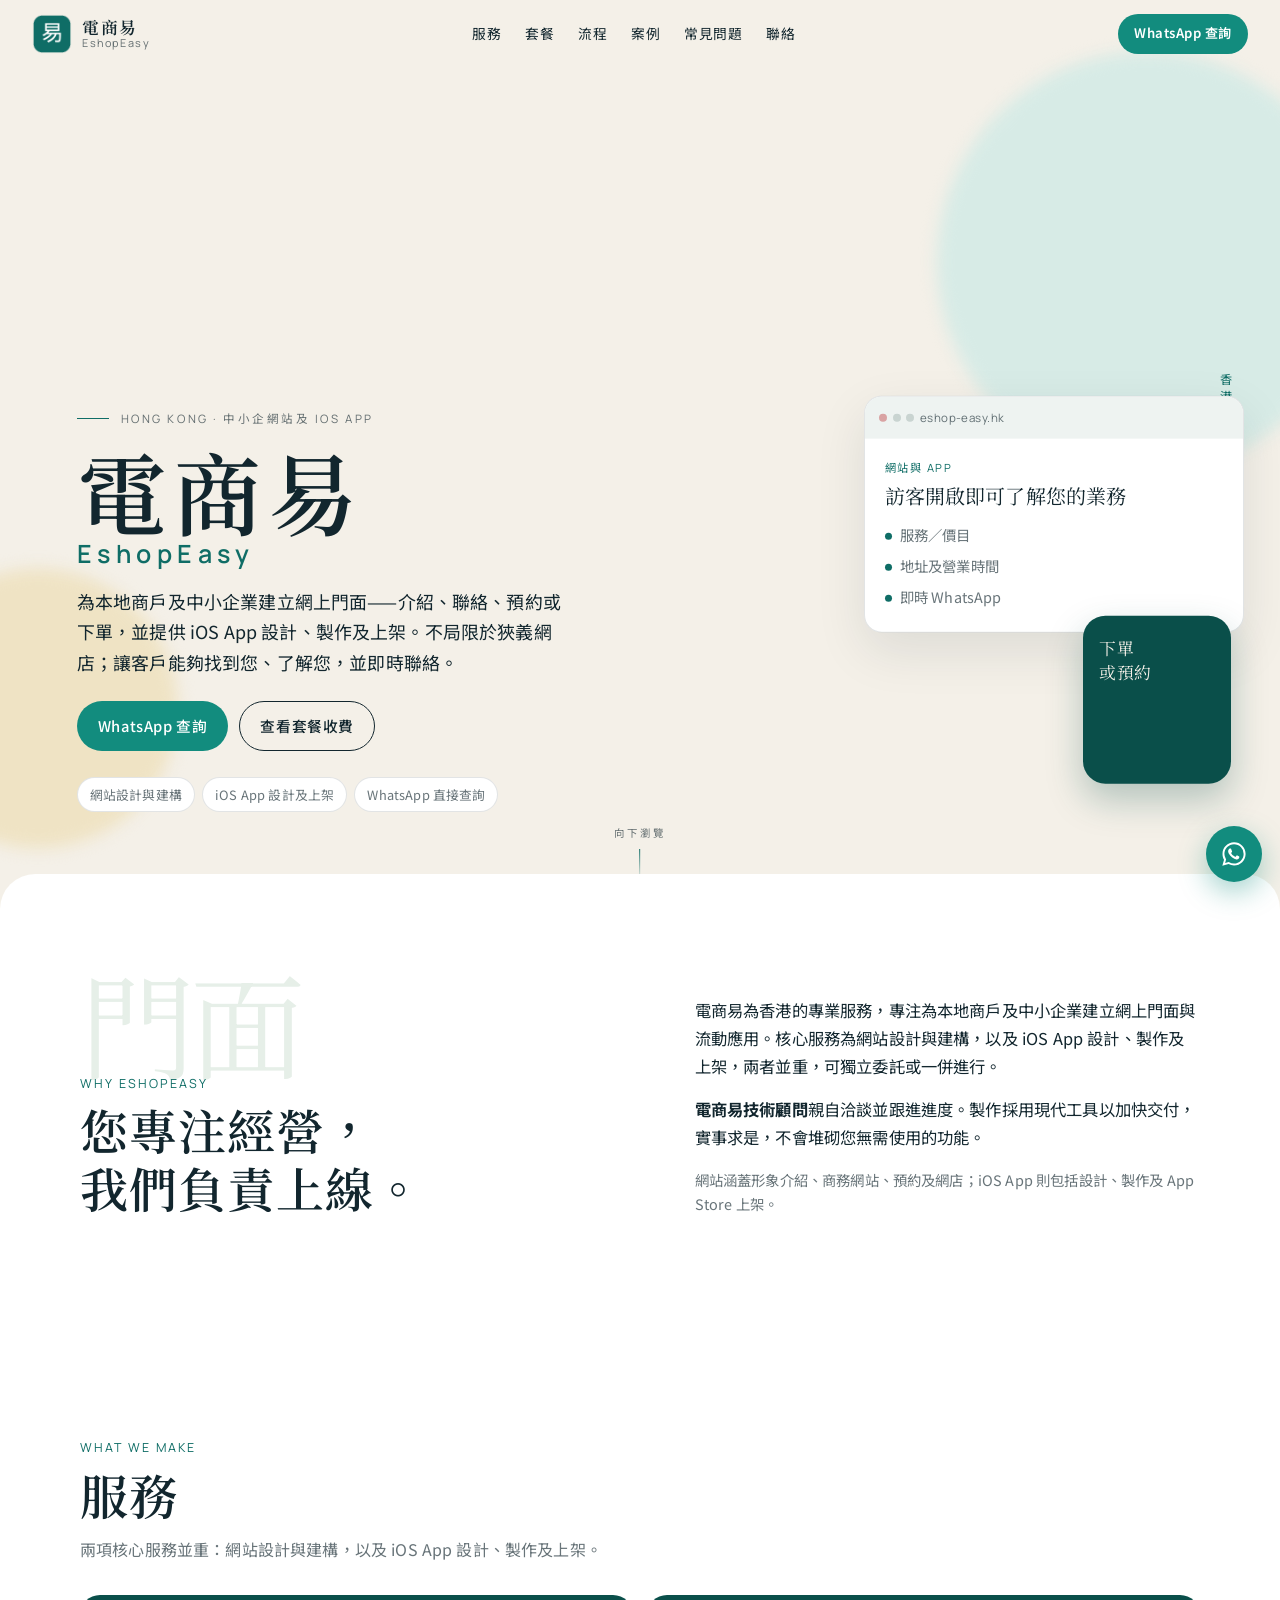
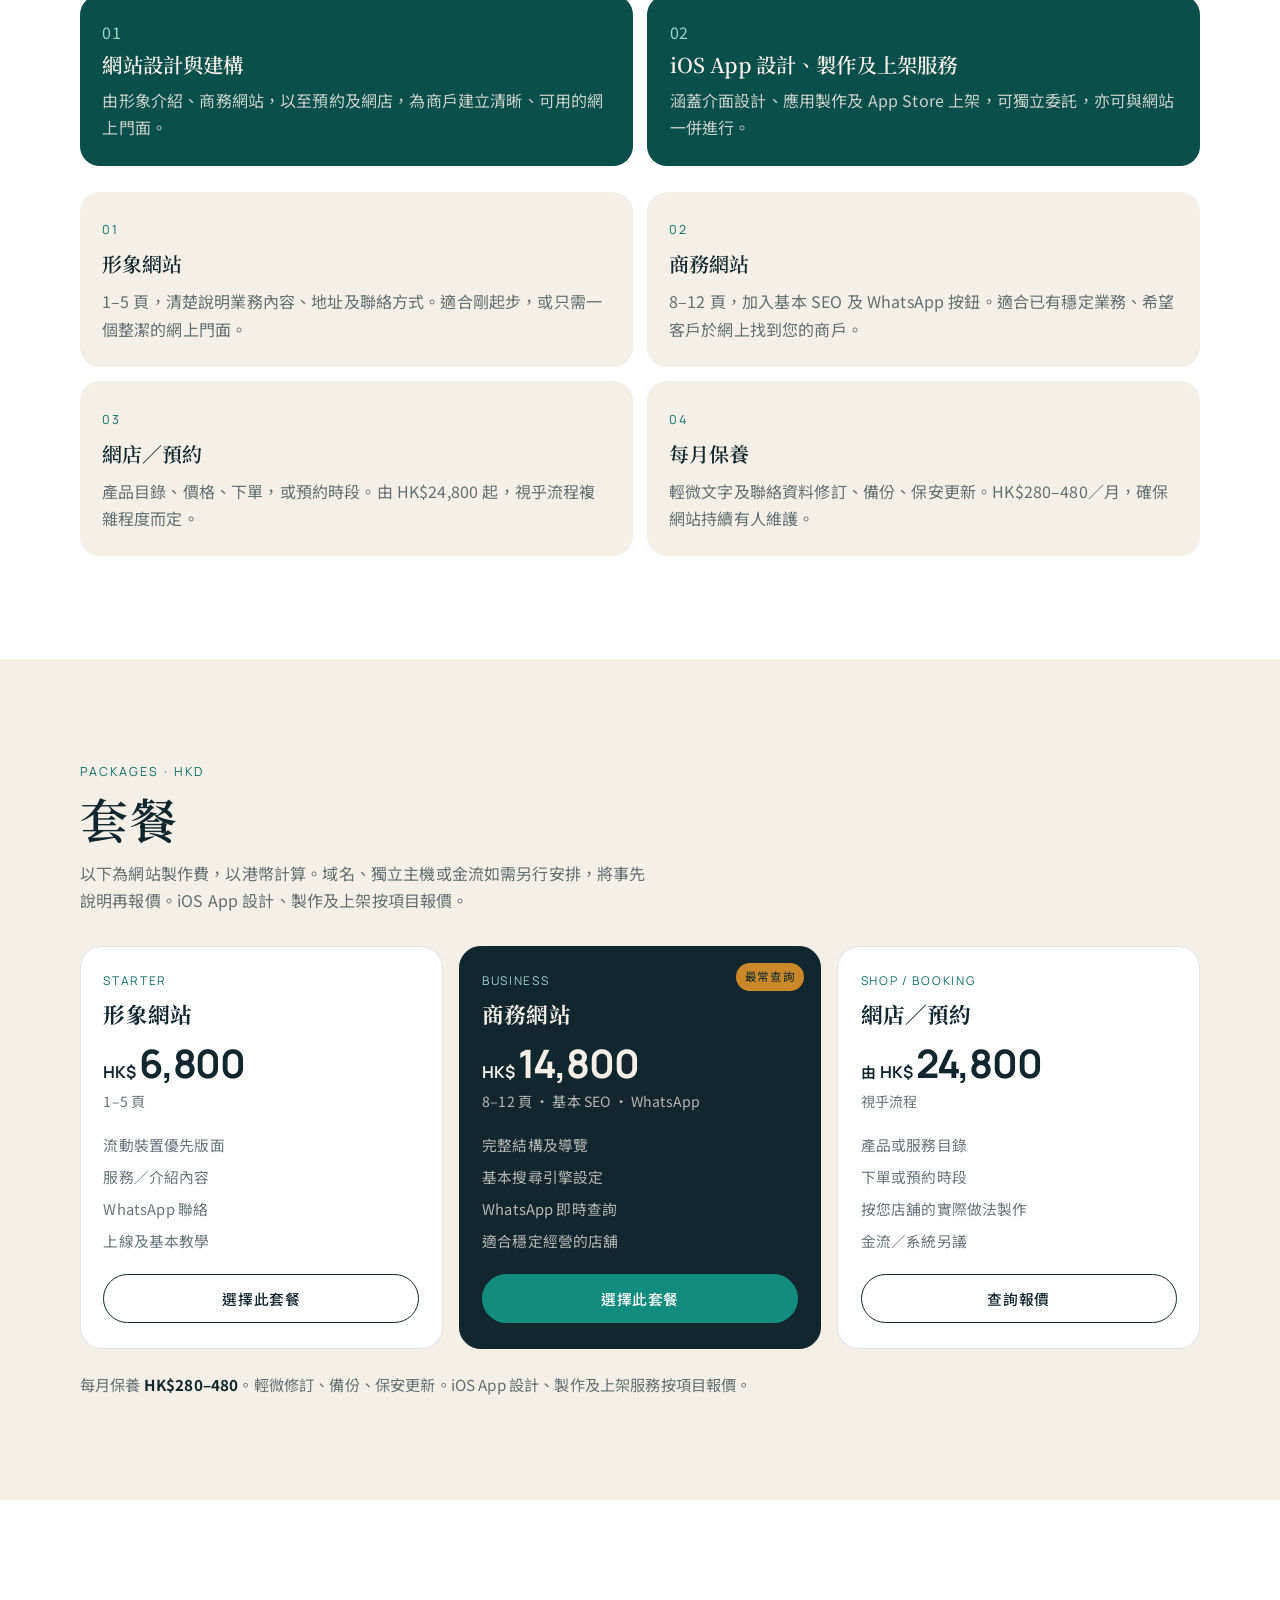
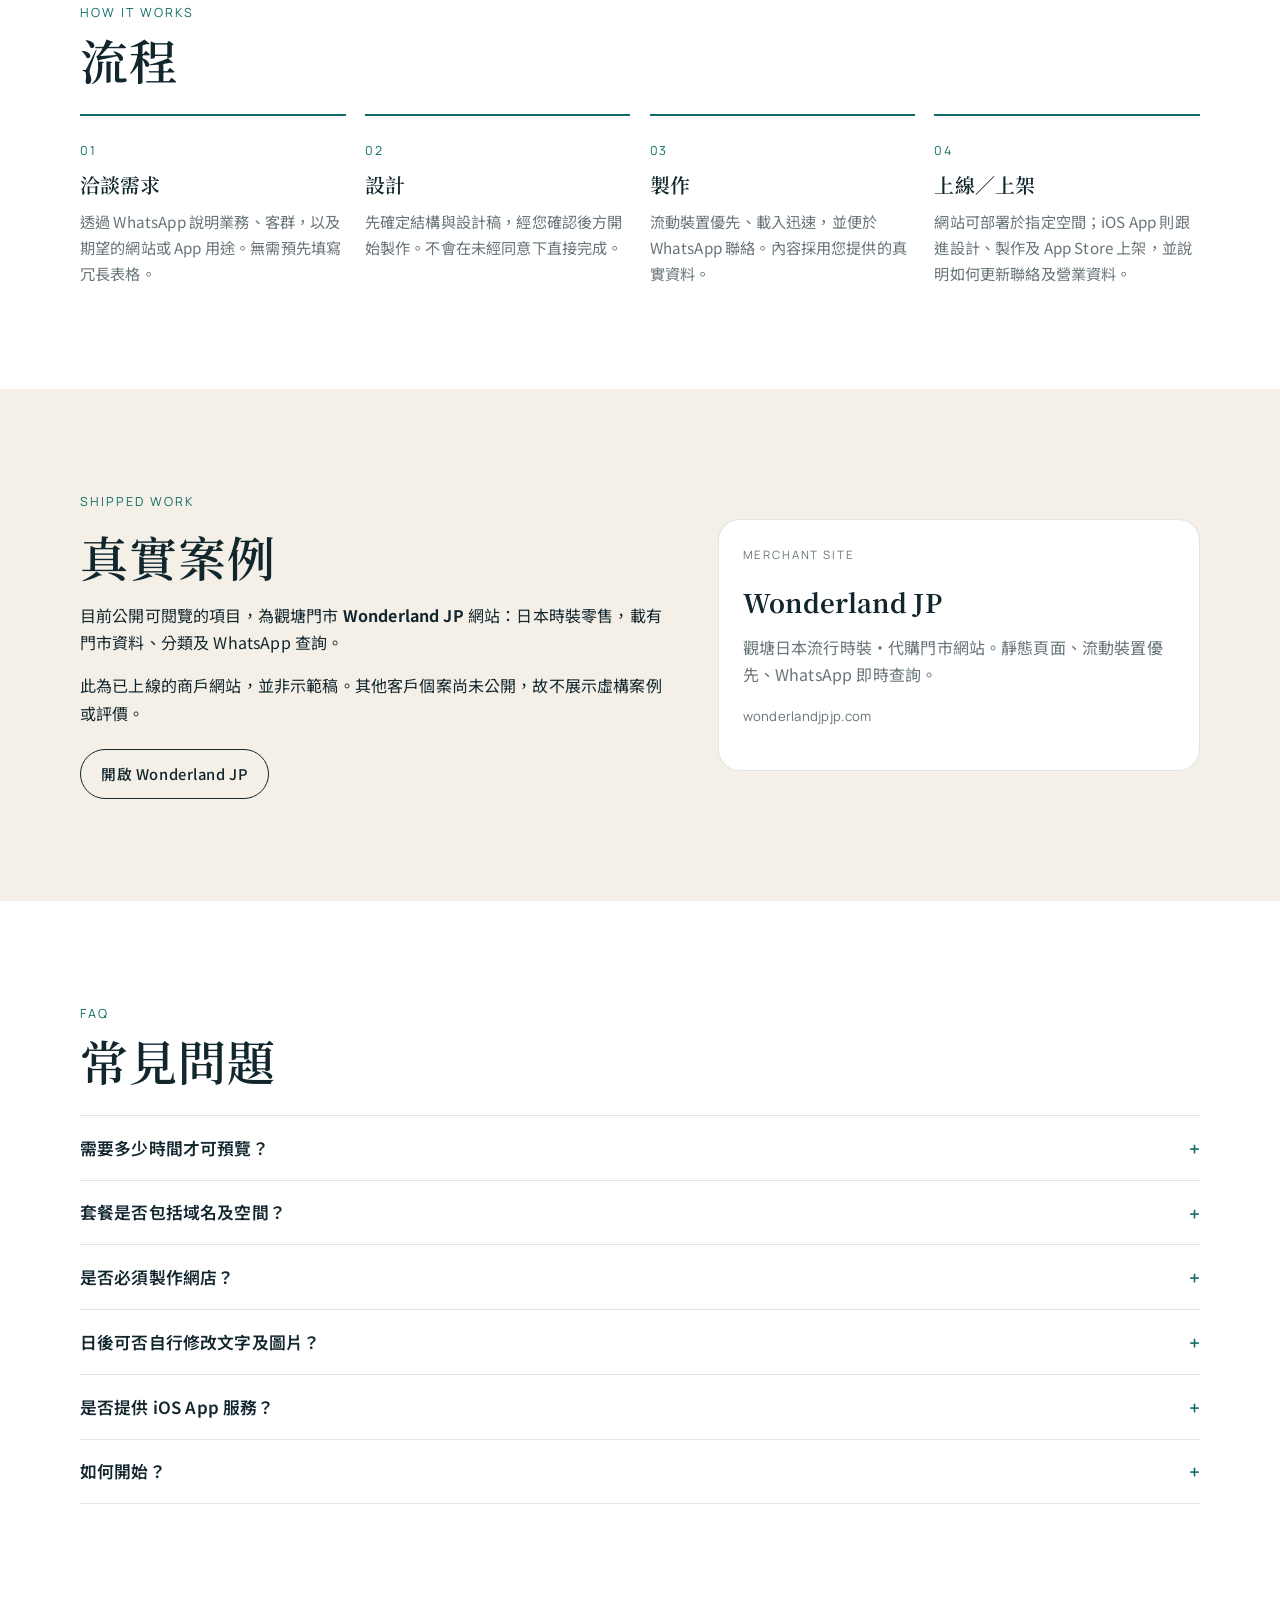
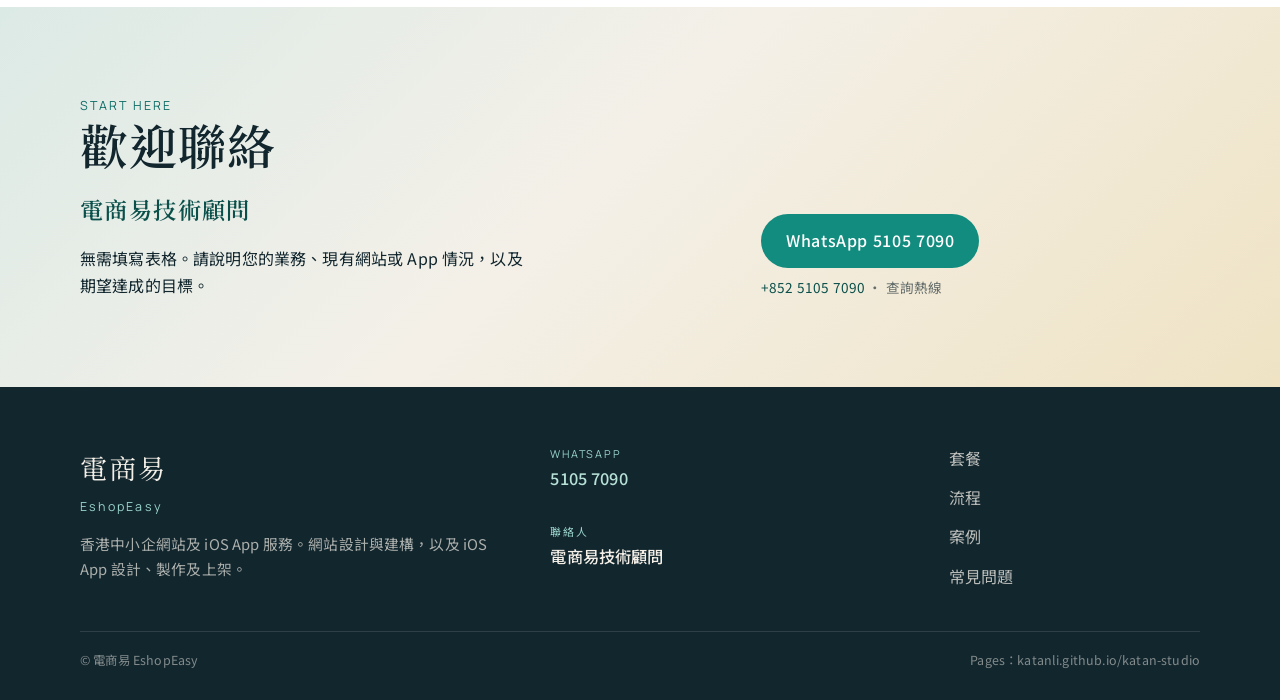
==== commit 30a1f107: "Remove contact person name 李先生 from the promo site Keep 電商易技術顧問 as the public contact lead in HTML, " ====
--- a/index.html
+++ b/index.html
@@ -43,13 +43,12 @@
     "areaServed": { "@type": "AdministrativeArea", "name": "Hong Kong" },
     "employee": {
       "@type": "Person",
-      "name": "李先生",
+      "name": "電商易技術顧問",
       "jobTitle": "電商易技術顧問"
     },
     "contactPoint": {
       "@type": "ContactPoint",
-      "name": "李先生",
-      "jobTitle": "電商易技術顧問",
+      "name": "電商易技術顧問",
       "telephone": "+85251057090",
       "contactType": "customer service",
       "availableLanguage": ["zh-HK", "zh-Hant"]
@@ -157,7 +156,7 @@
         </div>
         <div class="intro-copy">
           <p>電商易為香港的專業服務，專注為本地商戶及中小企業建立網上門面與流動應用。核心服務為網站設計與建構，以及 iOS App 設計、製作及上架，兩者並重，可獨立委託或一併進行。</p>
-          <p>技術顧問 <strong>李先生</strong> 親自洽談並跟進進度。製作採用現代工具以加快交付，實事求是，不會堆砌您無需使用的功能。</p>
+          <p><strong>電商易技術顧問</strong>親自洽談並跟進進度。製作採用現代工具以加快交付，實事求是，不會堆砌您無需使用的功能。</p>
           <p class="note">網站涵蓋形象介紹、商務網站、預約及網店；iOS App 則包括設計、製作及 App Store 上架。</p>
         </div>
       </div>
@@ -330,7 +329,7 @@
           </details>
           <details>
             <summary>如何開始？</summary>
-            <p>WhatsApp 5105 7090，說明您的業務，以及希望網站或 App 協助解決的事項。技術顧問李先生將直接回覆。</p>
+            <p>WhatsApp 5105 7090，說明您的業務，以及希望網站或 App 協助解決的事項。電商易技術顧問將直接回覆。</p>
           </details>
         </div>
       </div>
@@ -342,8 +341,7 @@
           <p class="kicker">Start here</p>
           <h2 id="contact-title">歡迎聯絡</h2>
           <div class="contact-lead">
-            <p class="contact-lead-name">李先生</p>
-            <p class="contact-lead-title">電商易技術顧問</p>
+            <p class="contact-lead-name">電商易技術顧問</p>
           </div>
           <p>無需填寫表格。請說明您的業務、現有網站或 App 情況，以及期望達成的目標。</p>
         </div>
@@ -375,7 +373,7 @@
           <li>
             <a href="tel:+85251057090">
               <small>聯絡人</small>
-              <strong>李先生 · 電商易技術顧問</strong>
+              <strong>電商易技術顧問</strong>
             </a>
           </li>
         </ul>
--- a/css/site.css
+++ b/css/site.css
@@ -920,13 +920,7 @@
   font-size: 1.45rem;
   font-weight: 600;
   letter-spacing: 0.06em;
-  margin: 0 0 0.15rem !important;
-}
-
-.contact-lead-title {
   color: var(--teal-dark);
-  font-size: 0.95rem;
-  letter-spacing: 0.08em;
   margin: 0 !important;
 }
 
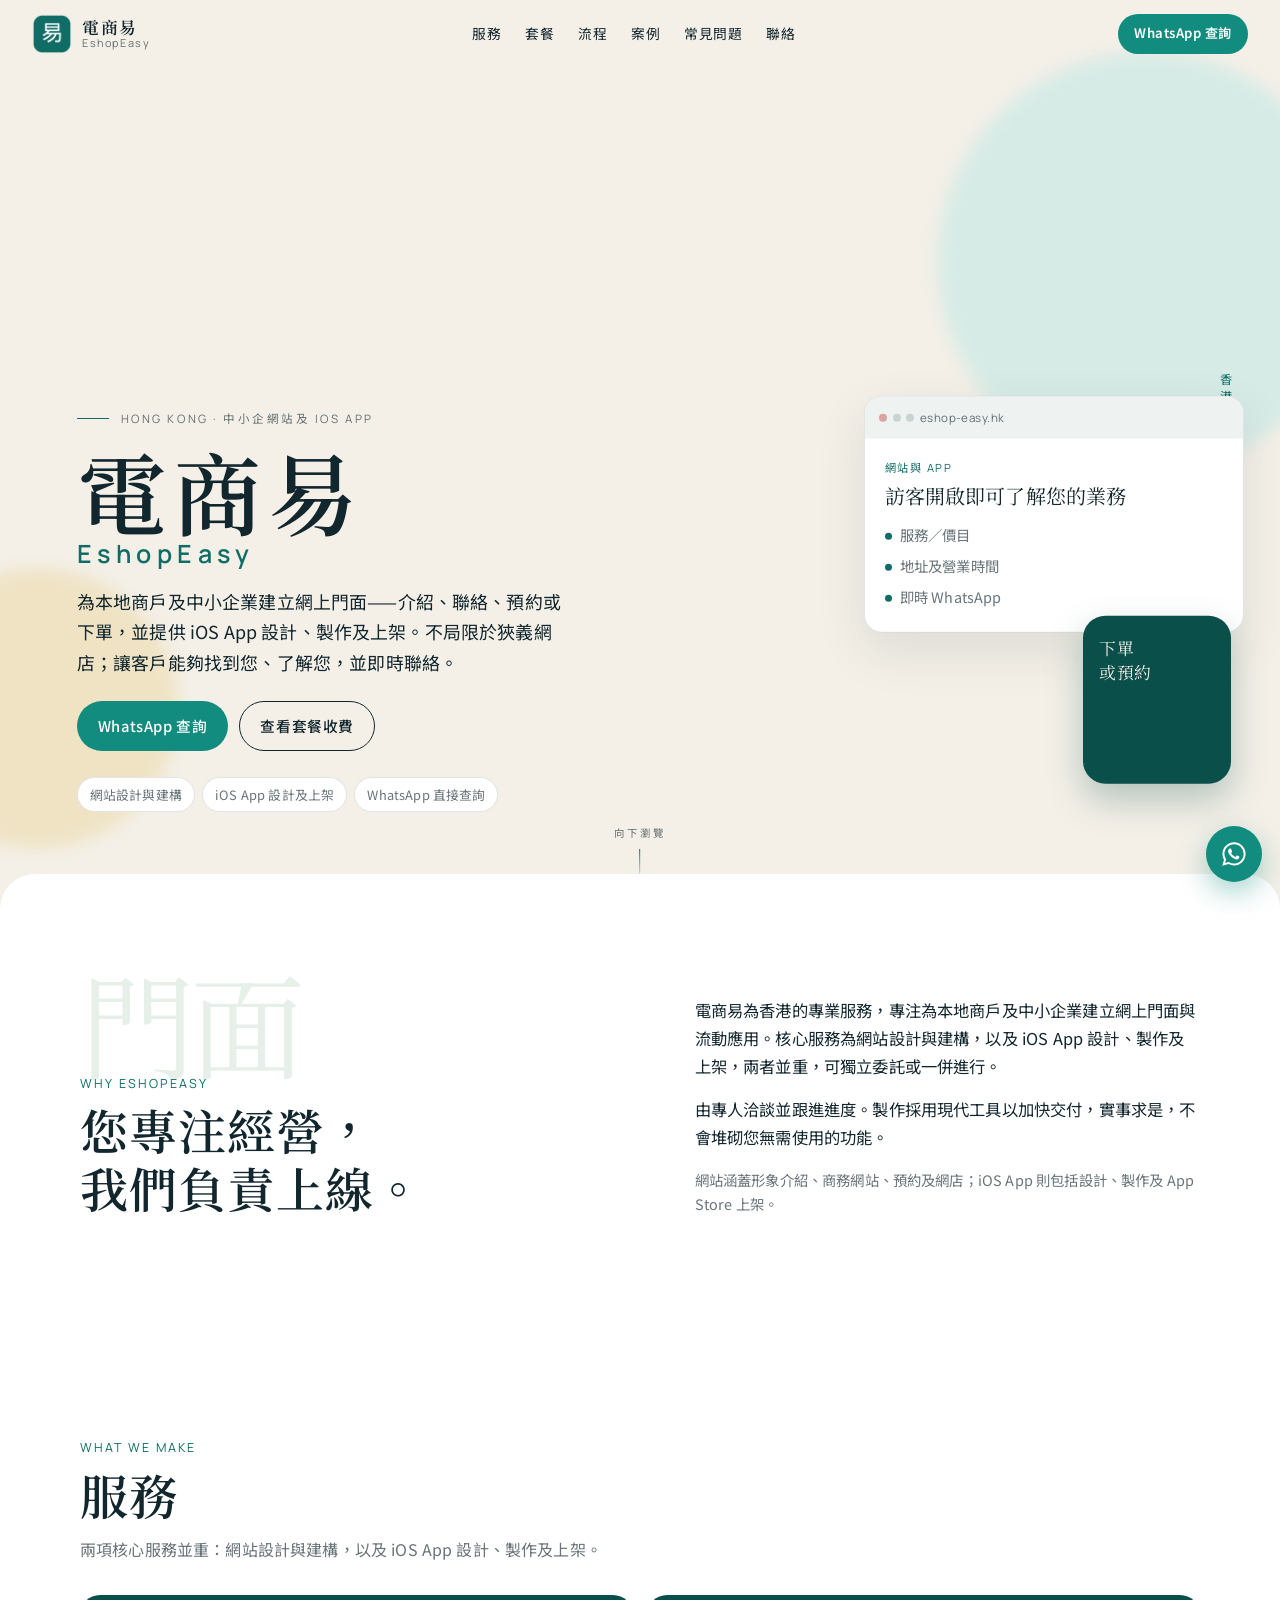
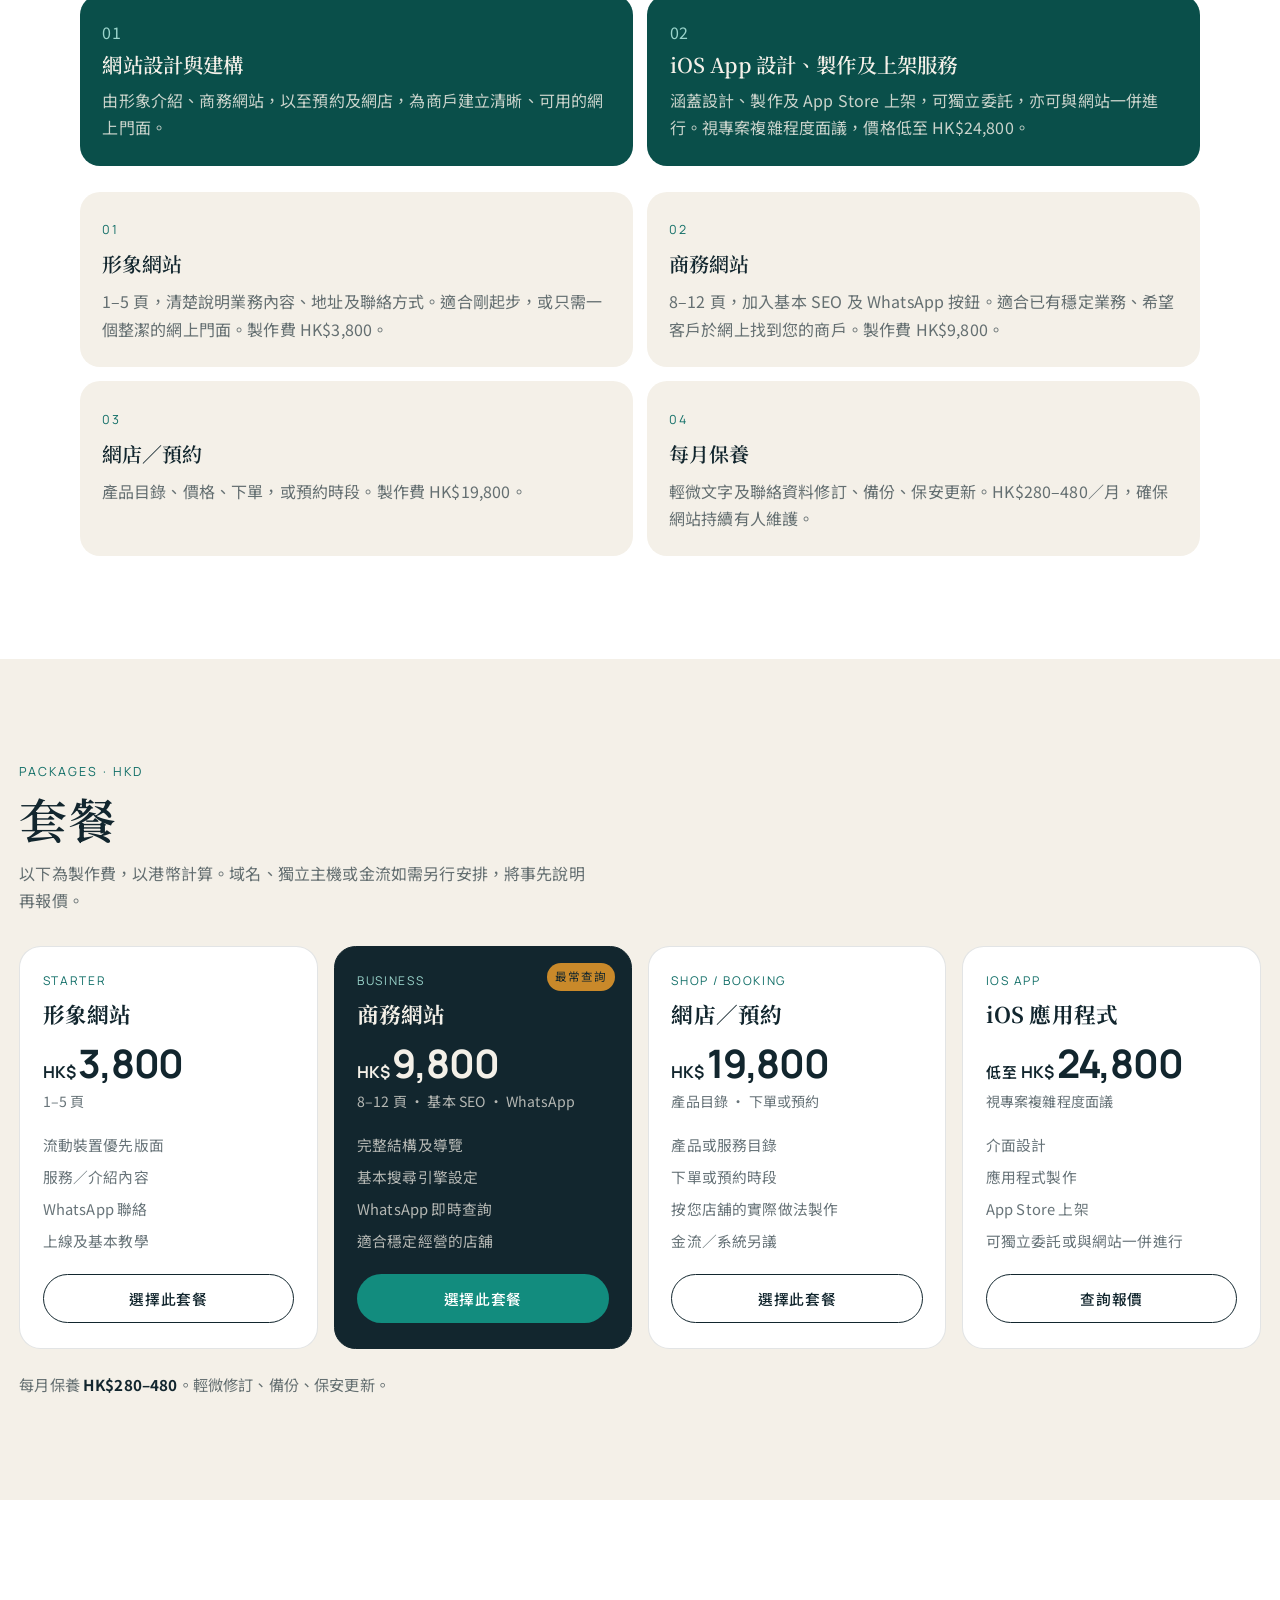
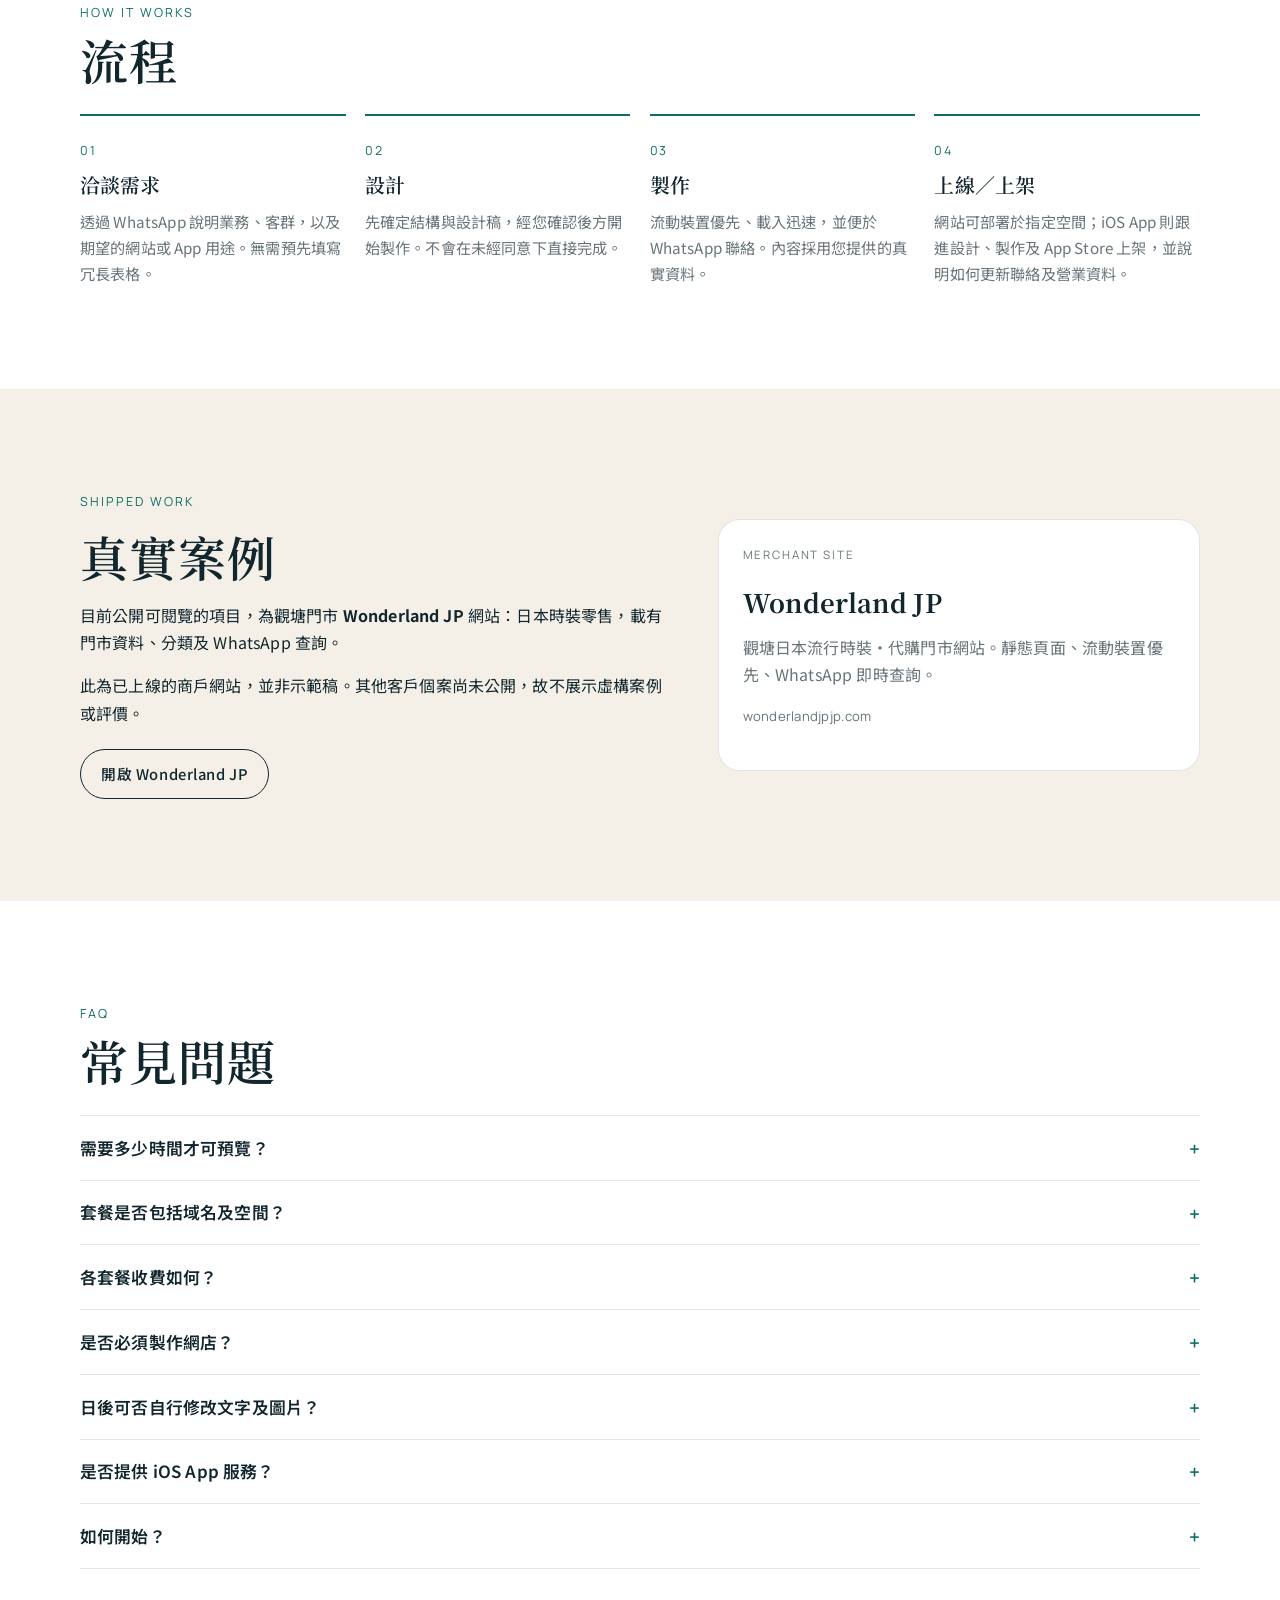
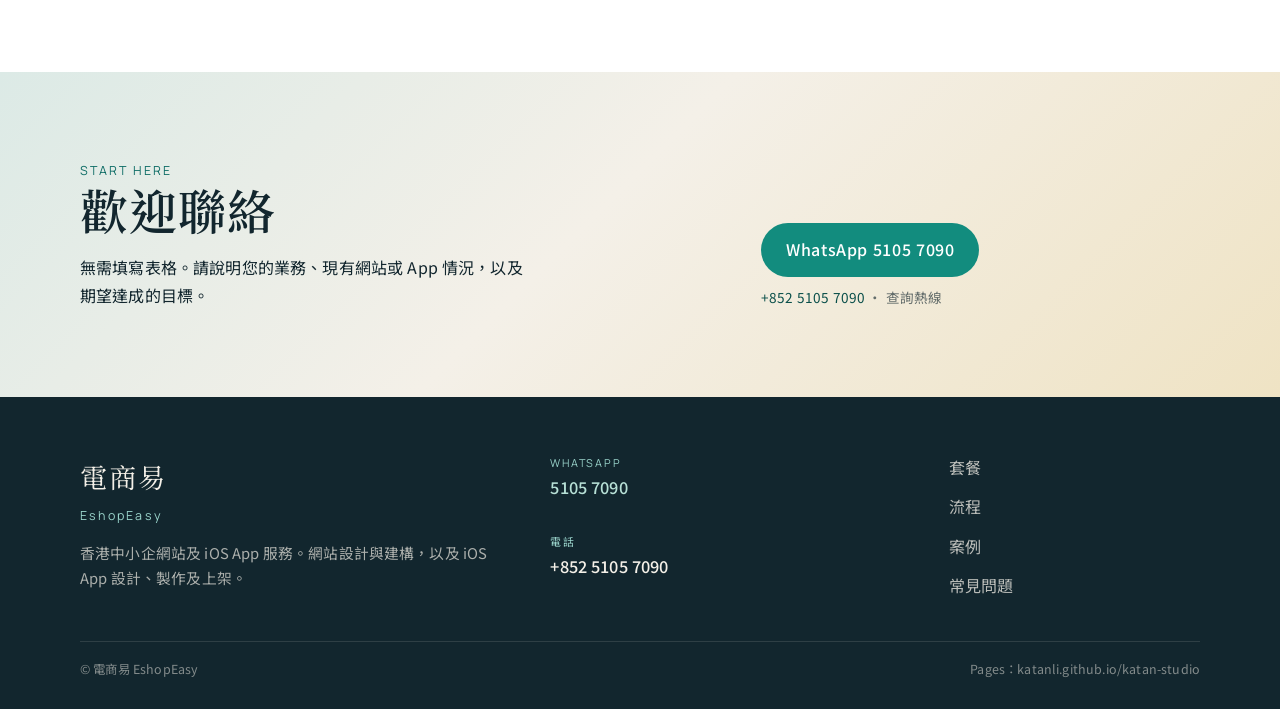
==== commit c2d9940c: "Update EshopEasy package pricing and add iOS App plan Lower website packages to HK$3,800 / 9,800 / 1" ====
--- a/index.html
+++ b/index.html
@@ -41,14 +41,8 @@
     "image": "https://katanli.github.io/katan-studio/assets/og.png",
     "telephone": "+85251057090",
     "areaServed": { "@type": "AdministrativeArea", "name": "Hong Kong" },
-    "employee": {
-      "@type": "Person",
-      "name": "電商易技術顧問",
-      "jobTitle": "電商易技術顧問"
-    },
     "contactPoint": {
       "@type": "ContactPoint",
-      "name": "電商易技術顧問",
       "telephone": "+85251057090",
       "contactType": "customer service",
       "availableLanguage": ["zh-HK", "zh-Hant"]
@@ -56,13 +50,15 @@
     "description": "為香港商戶及中小企業提供網站設計與建構，以及 iOS App 設計、製作及上架服務。",
     "hasOfferCatalog": {
       "@type": "OfferCatalog",
-      "name": "核心服務",
+      "name": "套餐",
       "itemListElement": [
-        { "@type": "Offer", "itemOffered": { "@type": "Service", "name": "網站設計與建構" } },
-        { "@type": "Offer", "itemOffered": { "@type": "Service", "name": "iOS App 設計、製作及上架服務" } }
+        { "@type": "Offer", "price": "3800", "priceCurrency": "HKD", "itemOffered": { "@type": "Service", "name": "形象網站" } },
+        { "@type": "Offer", "price": "9800", "priceCurrency": "HKD", "itemOffered": { "@type": "Service", "name": "商務網站" } },
+        { "@type": "Offer", "price": "19800", "priceCurrency": "HKD", "itemOffered": { "@type": "Service", "name": "網店／預約" } },
+        { "@type": "Offer", "price": "24800", "priceCurrency": "HKD", "description": "視專案複雜程度面議，價格低至 HK$24,800。涵蓋設計、製作及上架。", "itemOffered": { "@type": "Service", "name": "iOS App 設計、製作及上架" } }
       ]
     },
-    "priceRange": "HK$6800–HK$24800+"
+    "priceRange": "HK$3800–HK$24800+"
   }
   </script>
 </head>
@@ -156,7 +152,7 @@
         </div>
         <div class="intro-copy">
           <p>電商易為香港的專業服務，專注為本地商戶及中小企業建立網上門面與流動應用。核心服務為網站設計與建構，以及 iOS App 設計、製作及上架，兩者並重，可獨立委託或一併進行。</p>
-          <p><strong>電商易技術顧問</strong>親自洽談並跟進進度。製作採用現代工具以加快交付，實事求是，不會堆砌您無需使用的功能。</p>
+          <p>由專人洽談並跟進進度。製作採用現代工具以加快交付，實事求是，不會堆砌您無需使用的功能。</p>
           <p class="note">網站涵蓋形象介紹、商務網站、預約及網店；iOS App 則包括設計、製作及 App Store 上架。</p>
         </div>
       </div>
@@ -176,24 +172,24 @@
           <article class="offer-card">
             <span class="idx">02</span>
             <h3>iOS App 設計、製作及上架服務</h3>
-            <p>涵蓋介面設計、應用製作及 App Store 上架，可獨立委託，亦可與網站一併進行。</p>
+            <p>涵蓋設計、製作及 App Store 上架，可獨立委託，亦可與網站一併進行。視專案複雜程度面議，價格低至 HK$24,800。</p>
           </article>
         </div>
         <div class="service-grid">
           <article class="service-card">
             <span class="idx">01</span>
             <h3>形象網站</h3>
-            <p>1–5 頁，清楚說明業務內容、地址及聯絡方式。適合剛起步，或只需一個整潔的網上門面。</p>
+            <p>1–5 頁，清楚說明業務內容、地址及聯絡方式。適合剛起步，或只需一個整潔的網上門面。製作費 HK$3,800。</p>
           </article>
           <article class="service-card">
             <span class="idx">02</span>
             <h3>商務網站</h3>
-            <p>8–12 頁，加入基本 SEO 及 WhatsApp 按鈕。適合已有穩定業務、希望客戶於網上找到您的商戶。</p>
+            <p>8–12 頁，加入基本 SEO 及 WhatsApp 按鈕。適合已有穩定業務、希望客戶於網上找到您的商戶。製作費 HK$9,800。</p>
           </article>
           <article class="service-card">
             <span class="idx">03</span>
             <h3>網店／預約</h3>
-            <p>產品目錄、價格、下單，或預約時段。由 HK$24,800 起，視乎流程複雜程度而定。</p>
+            <p>產品目錄、價格、下單，或預約時段。製作費 HK$19,800。</p>
           </article>
           <article class="service-card">
             <span class="idx">04</span>
@@ -208,12 +204,12 @@
       <div class="wrap">
         <p class="kicker">Packages · HKD</p>
         <h2>套餐</h2>
-        <p class="section-lead">以下為網站製作費，以港幣計算。域名、獨立主機或金流如需另行安排，將事先說明再報價。iOS App 設計、製作及上架按項目報價。</p>
+        <p class="section-lead">以下為製作費，以港幣計算。域名、獨立主機或金流如需另行安排，將事先說明再報價。</p>
         <div class="price-grid">
           <article class="price-card">
             <p class="price-name">Starter</p>
             <h3>形象網站</h3>
-            <p class="price"><span class="currency">HK$</span>6,800</p>
+            <p class="price"><span class="currency">HK$</span>3,800</p>
             <p class="price-meta">1–5 頁</p>
             <ul>
               <li>流動裝置優先版面</li>
@@ -221,13 +217,13 @@
               <li>WhatsApp 聯絡</li>
               <li>上線及基本教學</li>
             </ul>
-            <a class="btn btn-ghost" href="https://wa.me/85251057090?text=%E6%82%A8%E5%A5%BD%EF%BC%8C%E6%83%B3%E6%9F%A5%E8%A9%A2%20Starter%20%E5%BD%A2%E8%B1%A1%E7%B6%B2%E7%AB%99%20HK%246800">選擇此套餐</a>
+            <a class="btn btn-ghost" href="https://wa.me/85251057090?text=%E6%82%A8%E5%A5%BD%EF%BC%8C%E6%83%B3%E6%9F%A5%E8%A9%A2%20Starter%20%E5%BD%A2%E8%B1%A1%E7%B6%B2%E7%AB%99%20HK%243800">選擇此套餐</a>
           </article>
           <article class="price-card featured">
             <p class="badge">最常查詢</p>
             <p class="price-name">Business</p>
             <h3>商務網站</h3>
-            <p class="price"><span class="currency">HK$</span>14,800</p>
+            <p class="price"><span class="currency">HK$</span>9,800</p>
             <p class="price-meta">8–12 頁 · 基本 SEO · WhatsApp</p>
             <ul>
               <li>完整結構及導覽</li>
@@ -235,23 +231,36 @@
               <li>WhatsApp 即時查詢</li>
               <li>適合穩定經營的店舖</li>
             </ul>
-            <a class="btn btn-wa" href="https://wa.me/85251057090?text=%E6%82%A8%E5%A5%BD%EF%BC%8C%E6%83%B3%E6%9F%A5%E8%A9%A2%20Business%20%E5%95%86%E5%8B%99%E7%B6%B2%E7%AB%99%20HK%2414800">選擇此套餐</a>
+            <a class="btn btn-wa" href="https://wa.me/85251057090?text=%E6%82%A8%E5%A5%BD%EF%BC%8C%E6%83%B3%E6%9F%A5%E8%A9%A2%20Business%20%E5%95%86%E5%8B%99%E7%B6%B2%E7%AB%99%20HK%249800">選擇此套餐</a>
           </article>
           <article class="price-card">
             <p class="price-name">Shop / Booking</p>
             <h3>網店／預約</h3>
-            <p class="price"><span class="from">由</span><span class="currency">HK$</span>24,800</p>
-            <p class="price-meta">視乎流程</p>
+            <p class="price"><span class="currency">HK$</span>19,800</p>
+            <p class="price-meta">產品目錄 · 下單或預約</p>
             <ul>
               <li>產品或服務目錄</li>
               <li>下單或預約時段</li>
               <li>按您店舖的實際做法製作</li>
               <li>金流／系統另議</li>
             </ul>
-            <a class="btn btn-ghost" href="https://wa.me/85251057090?text=%E6%82%A8%E5%A5%BD%EF%BC%8C%E6%83%B3%E6%9F%A5%E8%A9%A2%E7%B6%B2%E5%BA%97%EF%BC%8F%E9%A0%90%E7%B4%84%20%E7%94%B1%20HK%2424800%20%E8%B5%B7">查詢報價</a>
-          </article>
-        </div>
-        <p class="maintain">每月保養 <strong>HK$280–480</strong>。輕微修訂、備份、保安更新。iOS App 設計、製作及上架服務按項目報價。</p>
+            <a class="btn btn-ghost" href="https://wa.me/85251057090?text=%E6%82%A8%E5%A5%BD%EF%BC%8C%E6%83%B3%E6%9F%A5%E8%A9%A2%E7%B6%B2%E5%BA%97%EF%BC%8F%E9%A0%90%E7%B4%84%20HK%2419800">選擇此套餐</a>
+          </article>
+          <article class="price-card">
+            <p class="price-name">iOS App</p>
+            <h3>iOS 應用程式</h3>
+            <p class="price"><span class="from">低至</span><span class="currency">HK$</span>24,800</p>
+            <p class="price-meta">視專案複雜程度面議</p>
+            <ul>
+              <li>介面設計</li>
+              <li>應用程式製作</li>
+              <li>App Store 上架</li>
+              <li>可獨立委託或與網站一併進行</li>
+            </ul>
+            <a class="btn btn-ghost" href="https://wa.me/85251057090?text=%E6%82%A8%E5%A5%BD%EF%BC%8C%E6%83%B3%E6%9F%A5%E8%A9%A2%20iOS%20App%20%E8%A8%AD%E8%A8%88%E3%80%81%E8%A3%BD%E4%BD%9C%E5%8F%8A%E4%B8%8A%E6%9E%B6%EF%BC%8C%E5%83%B9%E6%A0%BC%E4%BD%8E%E8%87%B3%20HK%2424800">查詢報價</a>
+          </article>
+        </div>
+        <p class="maintain">每月保養 <strong>HK$280–480</strong>。輕微修訂、備份、保安更新。</p>
       </div>
     </section>
 
@@ -309,13 +318,17 @@
         <div class="faq-list">
           <details>
             <summary>需要多少時間才可預覽？</summary>
-            <p>視乎頁數及您提供資料的速度。簡單形象網站，資料齊全時通常於數個工作天內備妥初稿；商務網站或網店／預約需時較長。確實日程於洽談需求後確定，不會隨意承諾期限。</p>
+            <p>視乎頁數及您提供資料的速度。簡單形象網站，資料齊全時通常於數個工作天內備妥初稿；商務網站、網店／預約或 iOS App 需時較長。確實日程於洽談需求後確定，不會隨意承諾期限。</p>
           </details>
           <details>
             <summary>套餐是否包括域名及空間？</summary>
             <p>套餐價格為設計及製作。域名、獨立主機或商店金流如需另行安排，將事先說明再報價。可先以 GitHub Pages 上線，以降低起步成本。</p>
           </details>
           <details>
+            <summary>各套餐收費如何？</summary>
+            <p>形象網站 HK$3,800；商務網站 HK$9,800；網店／預約 HK$19,800。iOS App 視專案複雜程度面議，價格低至 HK$24,800，涵蓋設計、製作及上架。每月保養 HK$280–480。</p>
+          </details>
+          <details>
             <summary>是否必須製作網店？</summary>
             <p>不必。不少商戶首先需要的是清晰的網上門面：地址、服務、價格、WhatsApp。網店及預約可按實際需要加入。</p>
           </details>
@@ -325,11 +338,11 @@
           </details>
           <details>
             <summary>是否提供 iOS App 服務？</summary>
-            <p>提供。iOS App 設計、製作及上架為核心服務之一，可獨立委託，亦可與網站一併進行。費用按功能範圍報價。</p>
+            <p>提供。iOS App 涵蓋設計、製作及上架，可獨立委託，亦可與網站一併進行。視專案複雜程度面議，價格低至 HK$24,800。</p>
           </details>
           <details>
             <summary>如何開始？</summary>
-            <p>WhatsApp 5105 7090，說明您的業務，以及希望網站或 App 協助解決的事項。電商易技術顧問將直接回覆。</p>
+            <p>WhatsApp 5105 7090，說明您的業務，以及希望網站或 App 協助解決的事項。我們將直接回覆。</p>
           </details>
         </div>
       </div>
@@ -340,9 +353,6 @@
         <div>
           <p class="kicker">Start here</p>
           <h2 id="contact-title">歡迎聯絡</h2>
-          <div class="contact-lead">
-            <p class="contact-lead-name">電商易技術顧問</p>
-          </div>
           <p>無需填寫表格。請說明您的業務、現有網站或 App 情況，以及期望達成的目標。</p>
         </div>
         <div class="contact-actions">
@@ -372,8 +382,8 @@
           </li>
           <li>
             <a href="tel:+85251057090">
-              <small>聯絡人</small>
-              <strong>電商易技術顧問</strong>
+              <small>電話</small>
+              <strong>+852 5105 7090</strong>
             </a>
           </li>
         </ul>
--- a/css/site.css
+++ b/css/site.css
@@ -672,8 +672,15 @@
   gap: 1rem;
 }
 
-@media (min-width: 900px) {
-  .price-grid { grid-template-columns: repeat(3, 1fr); align-items: stretch; }
+@media (min-width: 720px) {
+  .price-grid { grid-template-columns: repeat(2, 1fr); align-items: stretch; }
+}
+
+@media (min-width: 1100px) {
+  .pricing .wrap { width: min(1280px, calc(100% - 2.4rem)); }
+  .price-grid { grid-template-columns: repeat(4, 1fr); }
+  .price-card { padding: 1.3rem 1.15rem 1.35rem; }
+  .price { font-size: clamp(1.75rem, 2.2vw, 2.15rem); }
 }
 
 .price-card {
@@ -741,6 +748,7 @@
 }
 
 .price .from {
+  font-family: var(--sans);
   font-size: 0.38em;
   font-weight: 600;
   margin-right: 0.25em;
@@ -920,7 +928,13 @@
   font-size: 1.45rem;
   font-weight: 600;
   letter-spacing: 0.06em;
+  margin: 0 0 0.15rem !important;
+}
+
+.contact-lead-title {
   color: var(--teal-dark);
+  font-size: 0.95rem;
+  letter-spacing: 0.08em;
   margin: 0 !important;
 }
 
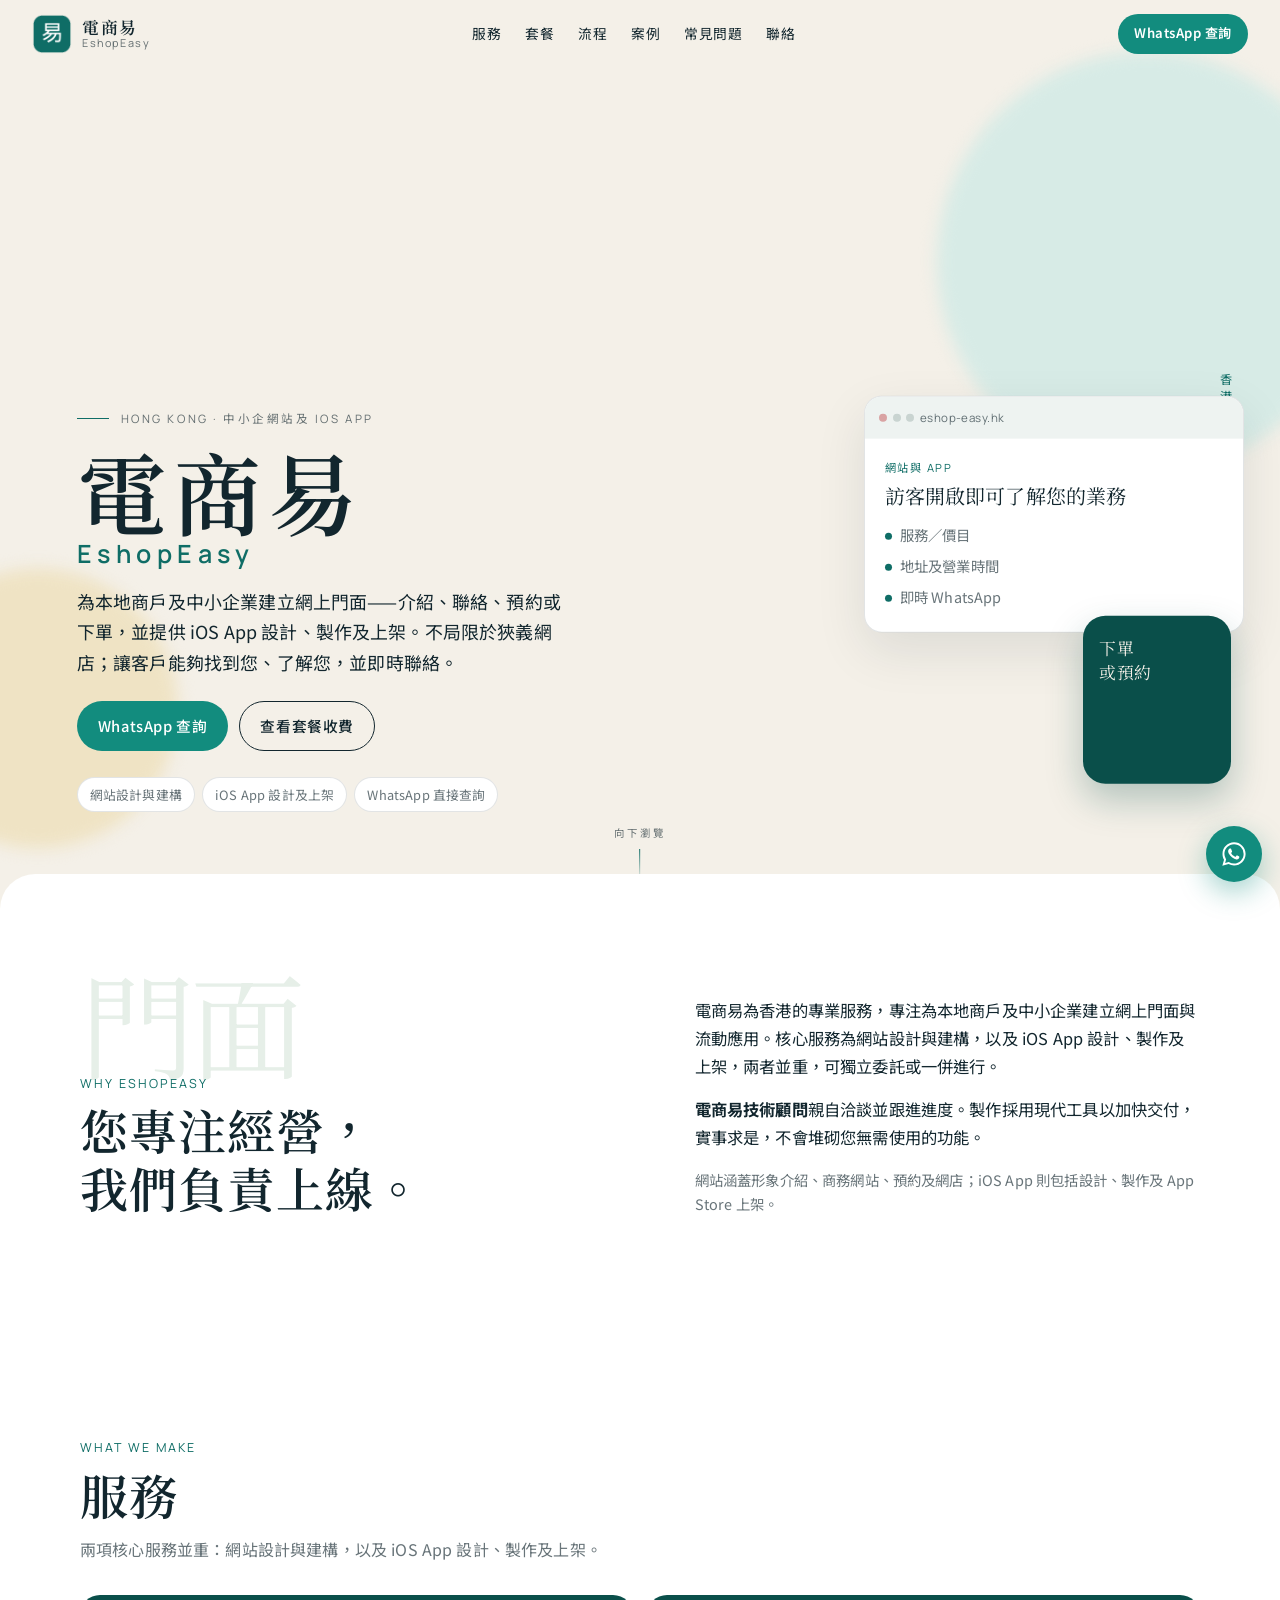
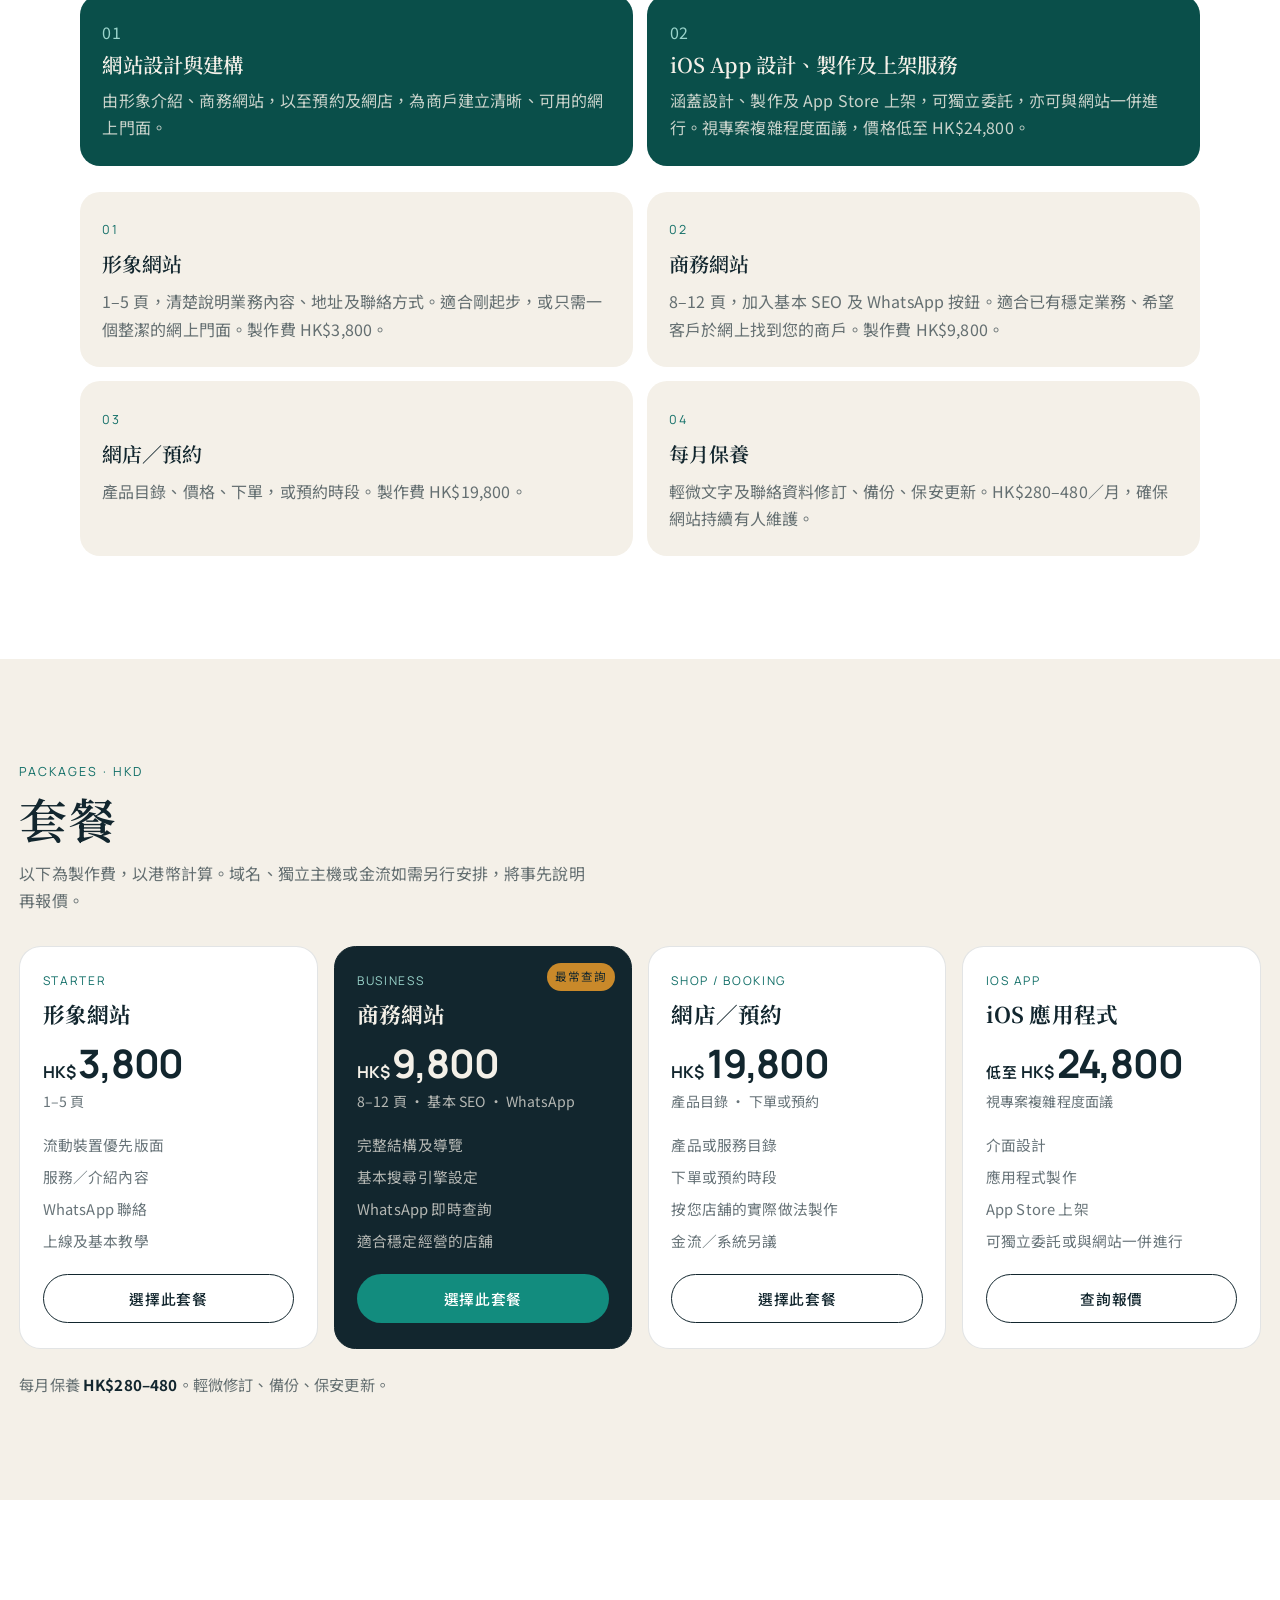
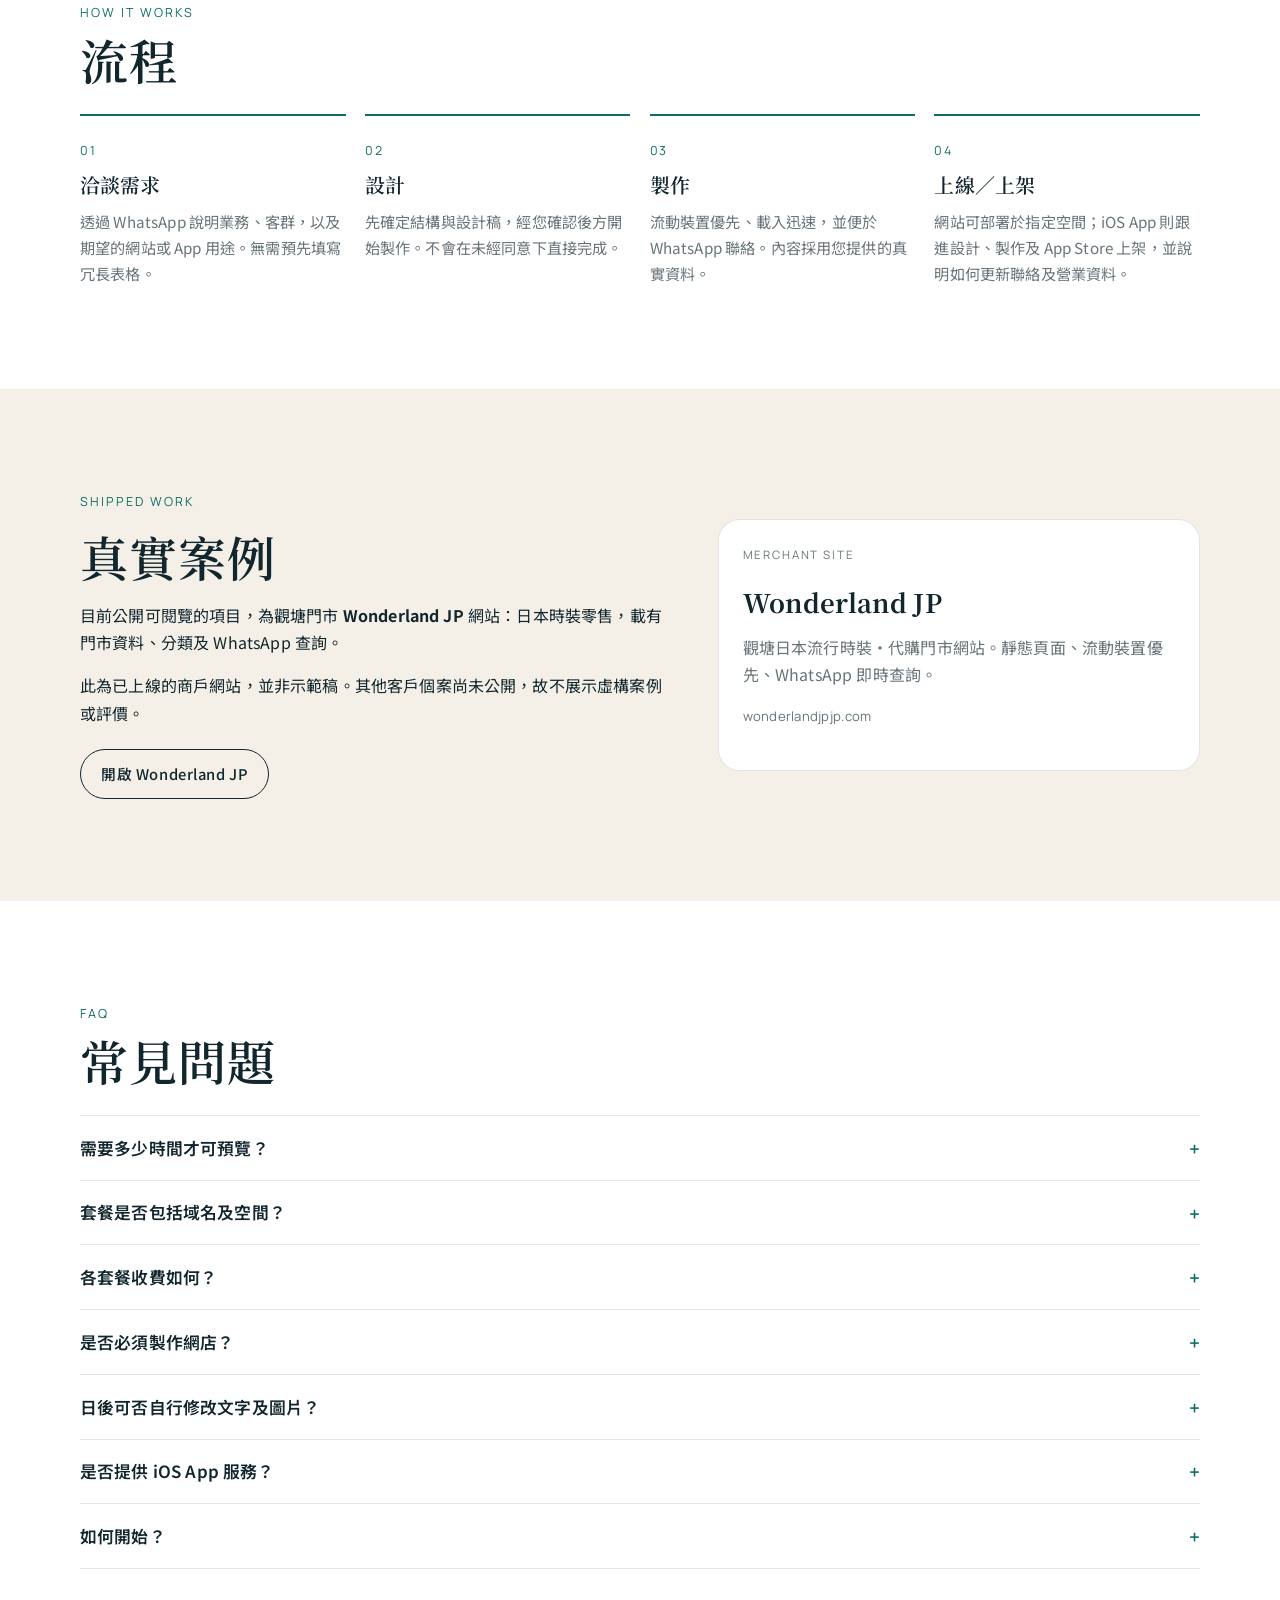
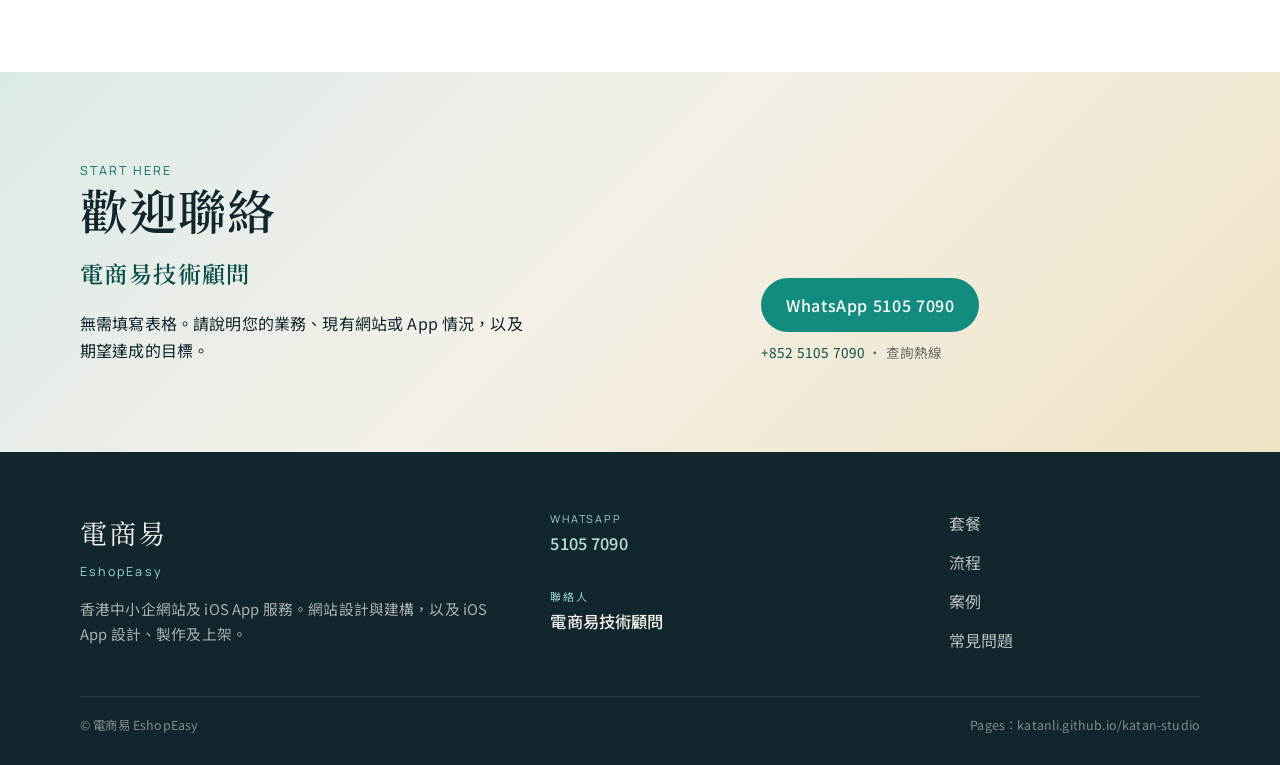
==== commit c9c42ebd: "Keep 電商易技術顧問 as the public contact lead Remove any personal name from contact copy. Use the job titl" ====
--- a/index.html
+++ b/index.html
@@ -41,8 +41,14 @@
     "image": "https://katanli.github.io/katan-studio/assets/og.png",
     "telephone": "+85251057090",
     "areaServed": { "@type": "AdministrativeArea", "name": "Hong Kong" },
+    "employee": {
+      "@type": "Person",
+      "name": "電商易技術顧問",
+      "jobTitle": "電商易技術顧問"
+    },
     "contactPoint": {
       "@type": "ContactPoint",
+      "name": "電商易技術顧問",
       "telephone": "+85251057090",
       "contactType": "customer service",
       "availableLanguage": ["zh-HK", "zh-Hant"]
@@ -152,7 +158,7 @@
         </div>
         <div class="intro-copy">
           <p>電商易為香港的專業服務，專注為本地商戶及中小企業建立網上門面與流動應用。核心服務為網站設計與建構，以及 iOS App 設計、製作及上架，兩者並重，可獨立委託或一併進行。</p>
-          <p>由專人洽談並跟進進度。製作採用現代工具以加快交付，實事求是，不會堆砌您無需使用的功能。</p>
+          <p><strong>電商易技術顧問</strong>親自洽談並跟進進度。製作採用現代工具以加快交付，實事求是，不會堆砌您無需使用的功能。</p>
           <p class="note">網站涵蓋形象介紹、商務網站、預約及網店；iOS App 則包括設計、製作及 App Store 上架。</p>
         </div>
       </div>
@@ -342,7 +348,7 @@
           </details>
           <details>
             <summary>如何開始？</summary>
-            <p>WhatsApp 5105 7090，說明您的業務，以及希望網站或 App 協助解決的事項。我們將直接回覆。</p>
+            <p>WhatsApp 5105 7090，說明您的業務，以及希望網站或 App 協助解決的事項。電商易技術顧問將直接回覆。</p>
           </details>
         </div>
       </div>
@@ -353,6 +359,9 @@
         <div>
           <p class="kicker">Start here</p>
           <h2 id="contact-title">歡迎聯絡</h2>
+          <div class="contact-lead">
+            <p class="contact-lead-name">電商易技術顧問</p>
+          </div>
           <p>無需填寫表格。請說明您的業務、現有網站或 App 情況，以及期望達成的目標。</p>
         </div>
         <div class="contact-actions">
@@ -382,8 +391,8 @@
           </li>
           <li>
             <a href="tel:+85251057090">
-              <small>電話</small>
-              <strong>+852 5105 7090</strong>
+              <small>聯絡人</small>
+              <strong>電商易技術顧問</strong>
             </a>
           </li>
         </ul>
--- a/css/site.css
+++ b/css/site.css
@@ -928,13 +928,7 @@
   font-size: 1.45rem;
   font-weight: 600;
   letter-spacing: 0.06em;
-  margin: 0 0 0.15rem !important;
-}
-
-.contact-lead-title {
   color: var(--teal-dark);
-  font-size: 0.95rem;
-  letter-spacing: 0.08em;
   margin: 0 !important;
 }
 
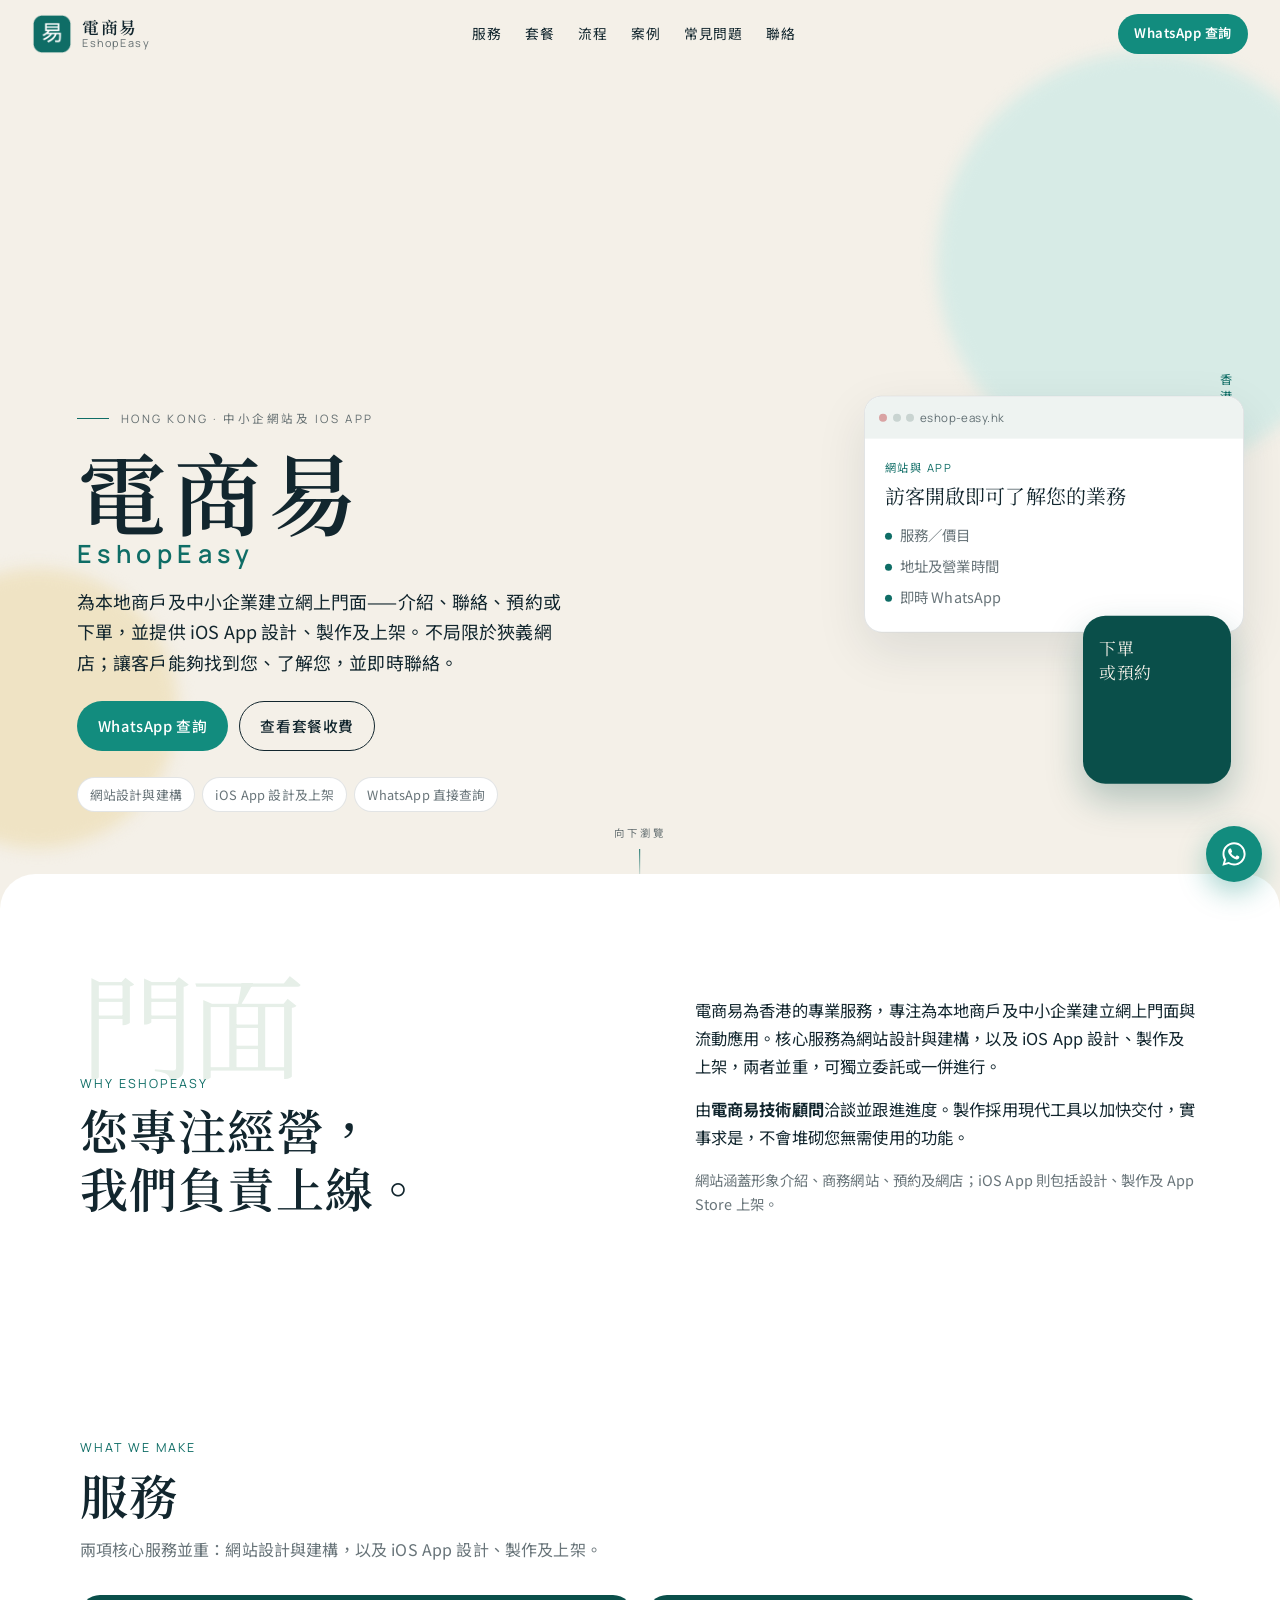
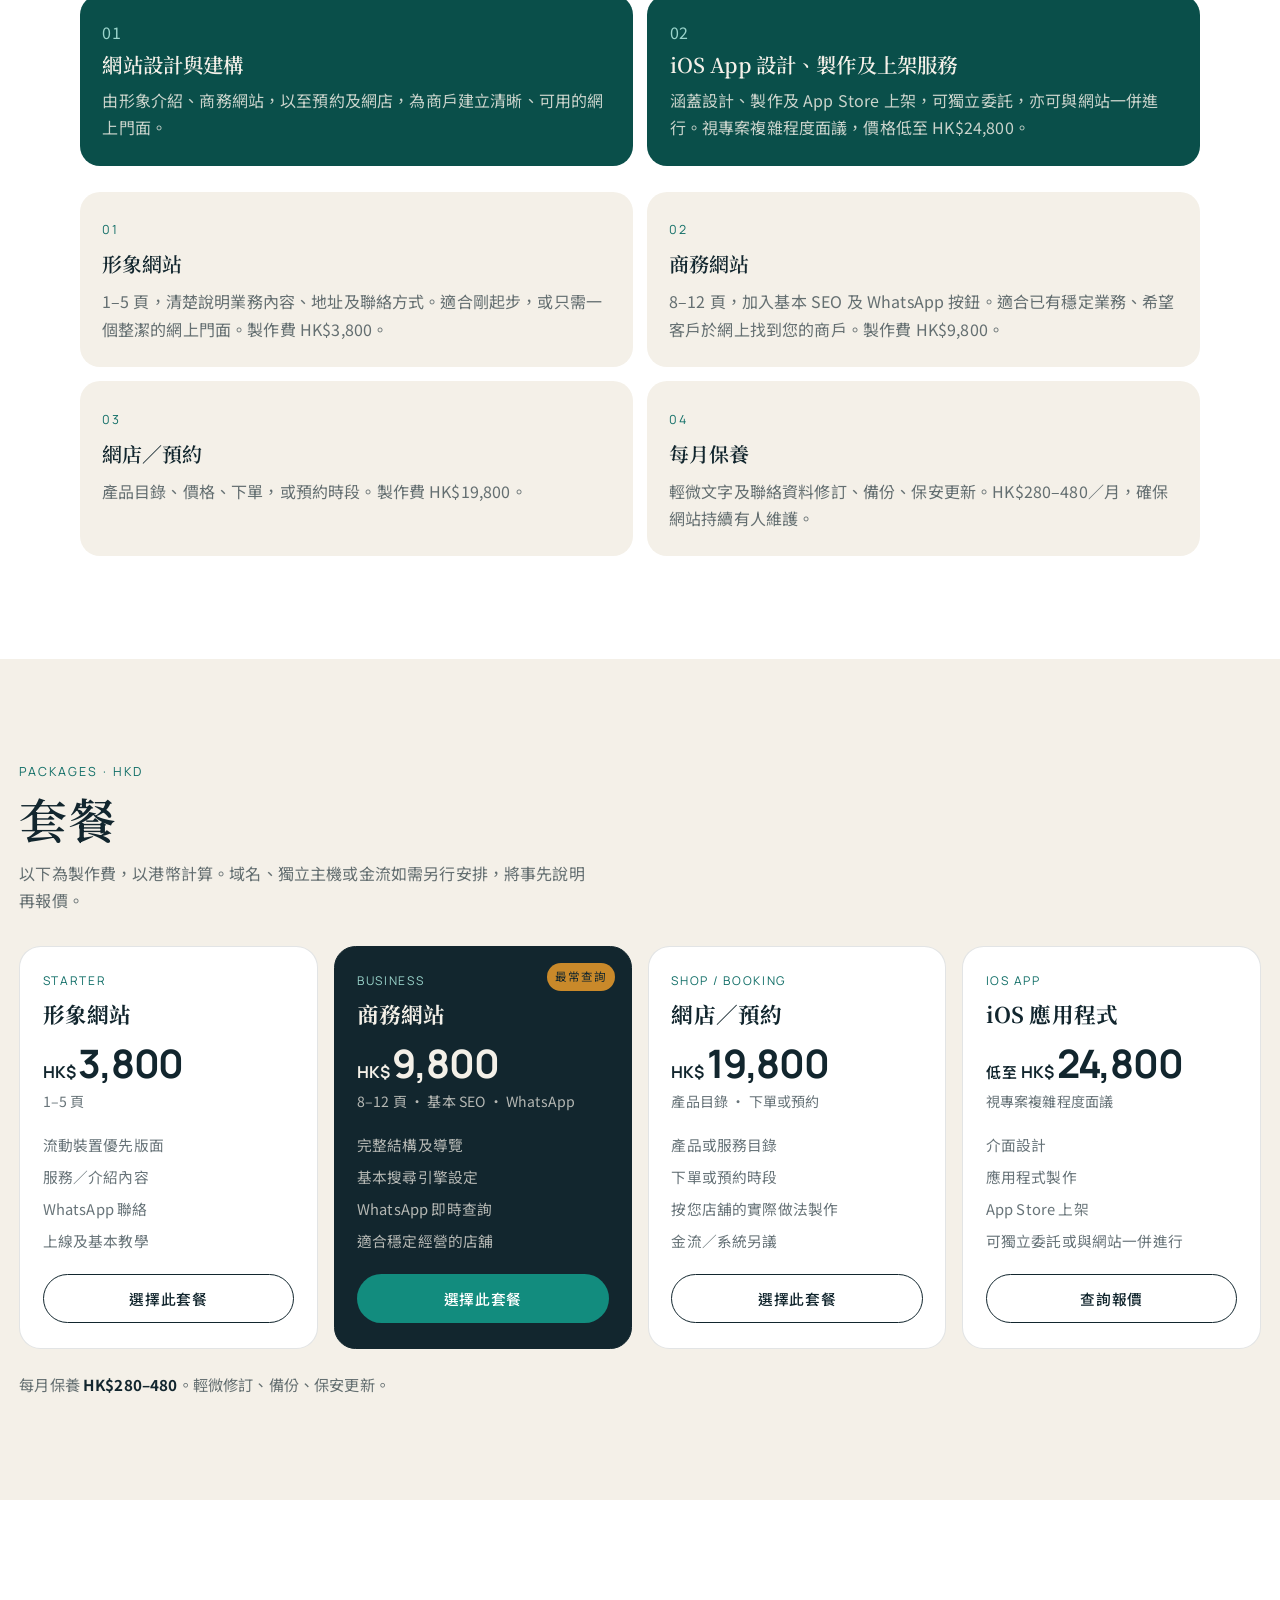
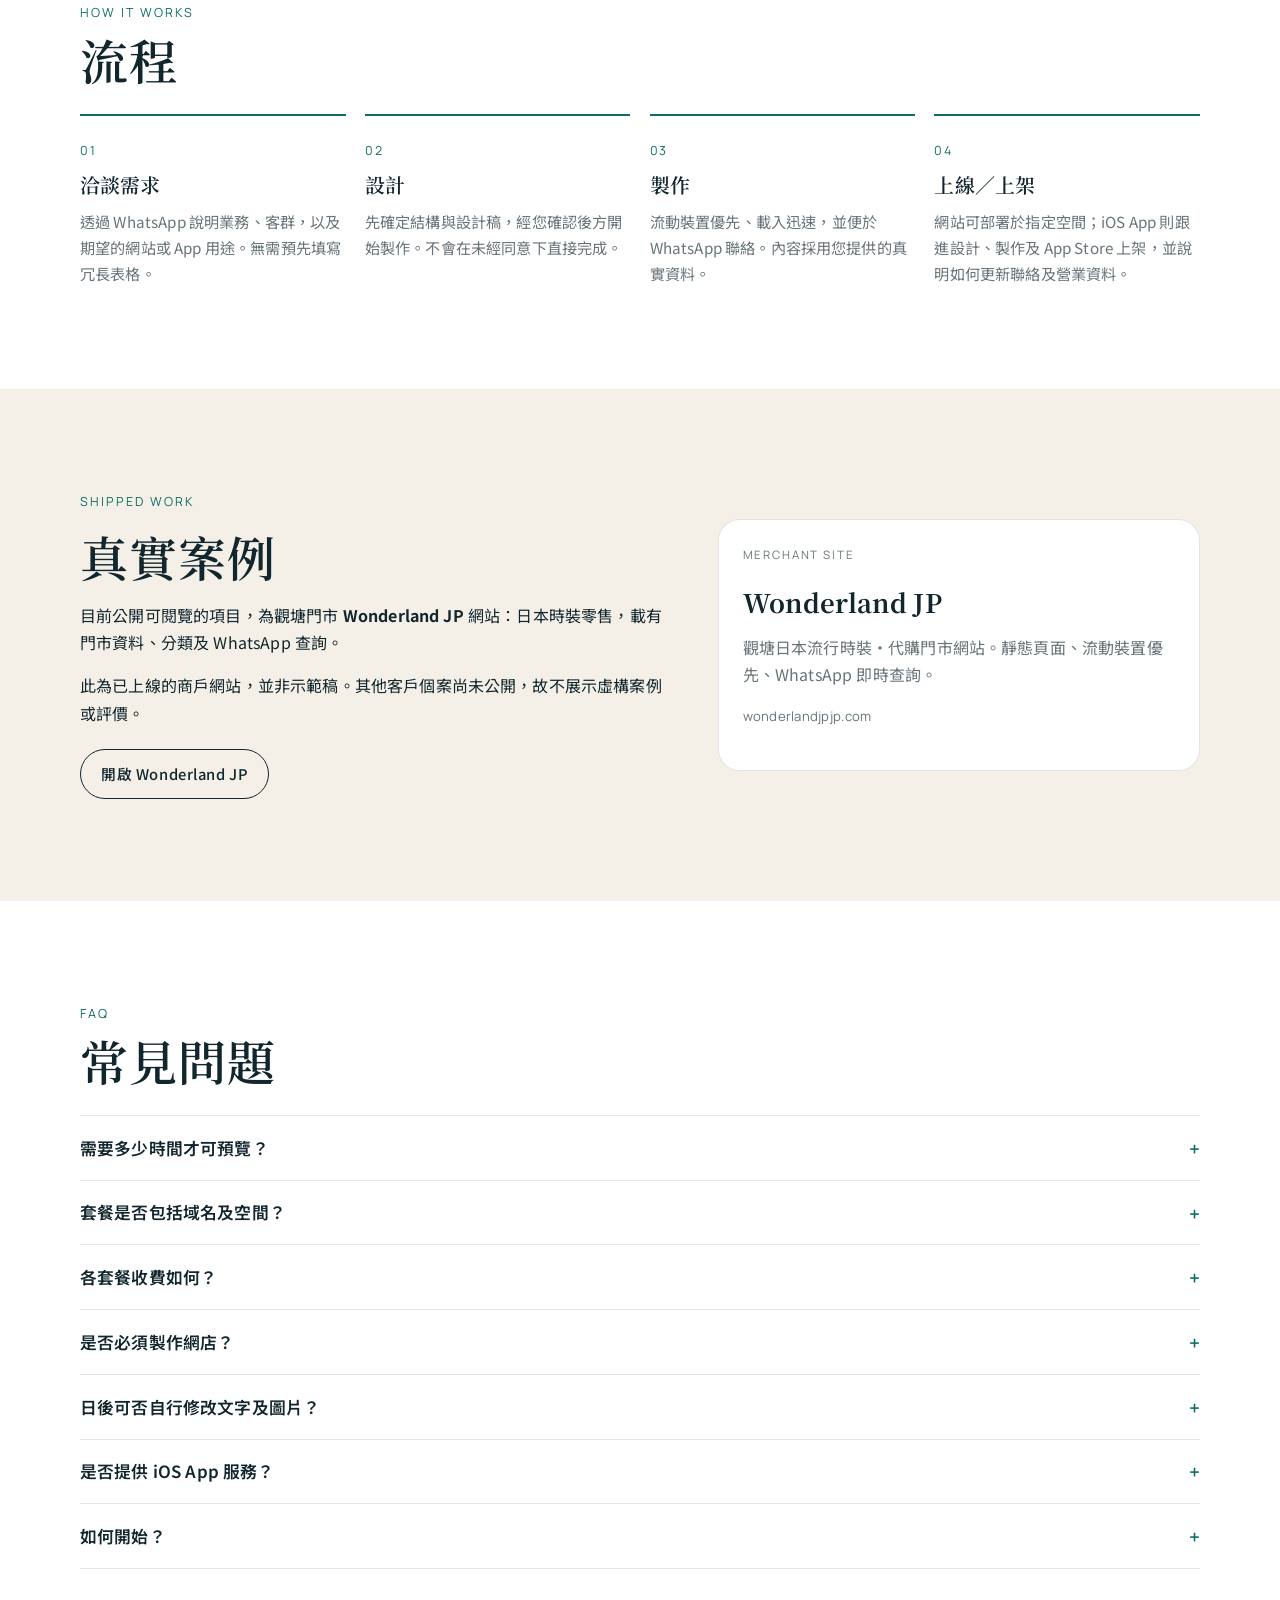
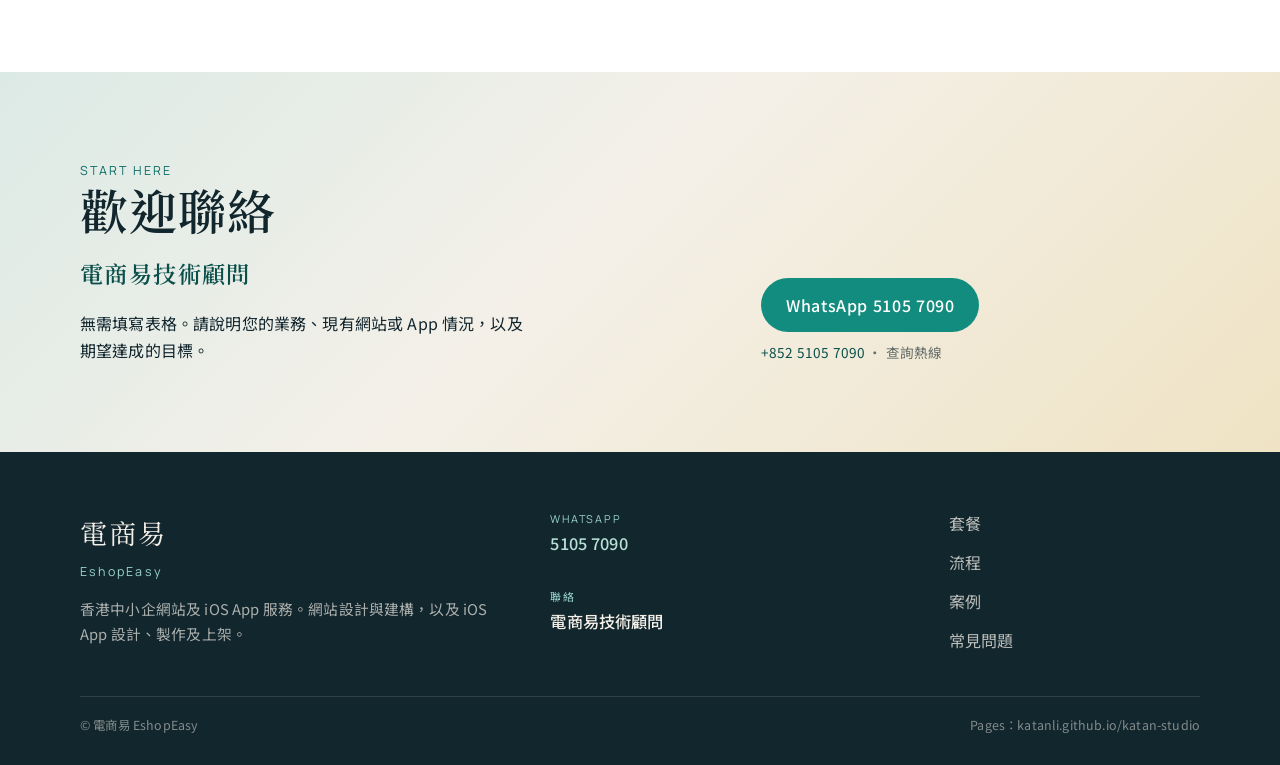
==== commit b2422e59: "Restore 電商易技術顧問 as the visible contact lead Show the role title in the intro, contact section, and f" ====
--- a/index.html
+++ b/index.html
@@ -41,11 +41,6 @@
     "image": "https://katanli.github.io/katan-studio/assets/og.png",
     "telephone": "+85251057090",
     "areaServed": { "@type": "AdministrativeArea", "name": "Hong Kong" },
-    "employee": {
-      "@type": "Person",
-      "name": "電商易技術顧問",
-      "jobTitle": "電商易技術顧問"
-    },
     "contactPoint": {
       "@type": "ContactPoint",
       "name": "電商易技術顧問",
@@ -158,7 +153,7 @@
         </div>
         <div class="intro-copy">
           <p>電商易為香港的專業服務，專注為本地商戶及中小企業建立網上門面與流動應用。核心服務為網站設計與建構，以及 iOS App 設計、製作及上架，兩者並重，可獨立委託或一併進行。</p>
-          <p><strong>電商易技術顧問</strong>親自洽談並跟進進度。製作採用現代工具以加快交付，實事求是，不會堆砌您無需使用的功能。</p>
+          <p>由<strong>電商易技術顧問</strong>洽談並跟進進度。製作採用現代工具以加快交付，實事求是，不會堆砌您無需使用的功能。</p>
           <p class="note">網站涵蓋形象介紹、商務網站、預約及網店；iOS App 則包括設計、製作及 App Store 上架。</p>
         </div>
       </div>
@@ -348,7 +343,7 @@
           </details>
           <details>
             <summary>如何開始？</summary>
-            <p>WhatsApp 5105 7090，說明您的業務，以及希望網站或 App 協助解決的事項。電商易技術顧問將直接回覆。</p>
+            <p>WhatsApp 5105 7090，說明您的業務，以及希望網站或 App 協助解決的事項。我們將直接回覆。</p>
           </details>
         </div>
       </div>
@@ -391,7 +386,7 @@
           </li>
           <li>
             <a href="tel:+85251057090">
-              <small>聯絡人</small>
+              <small>聯絡</small>
               <strong>電商易技術顧問</strong>
             </a>
           </li>
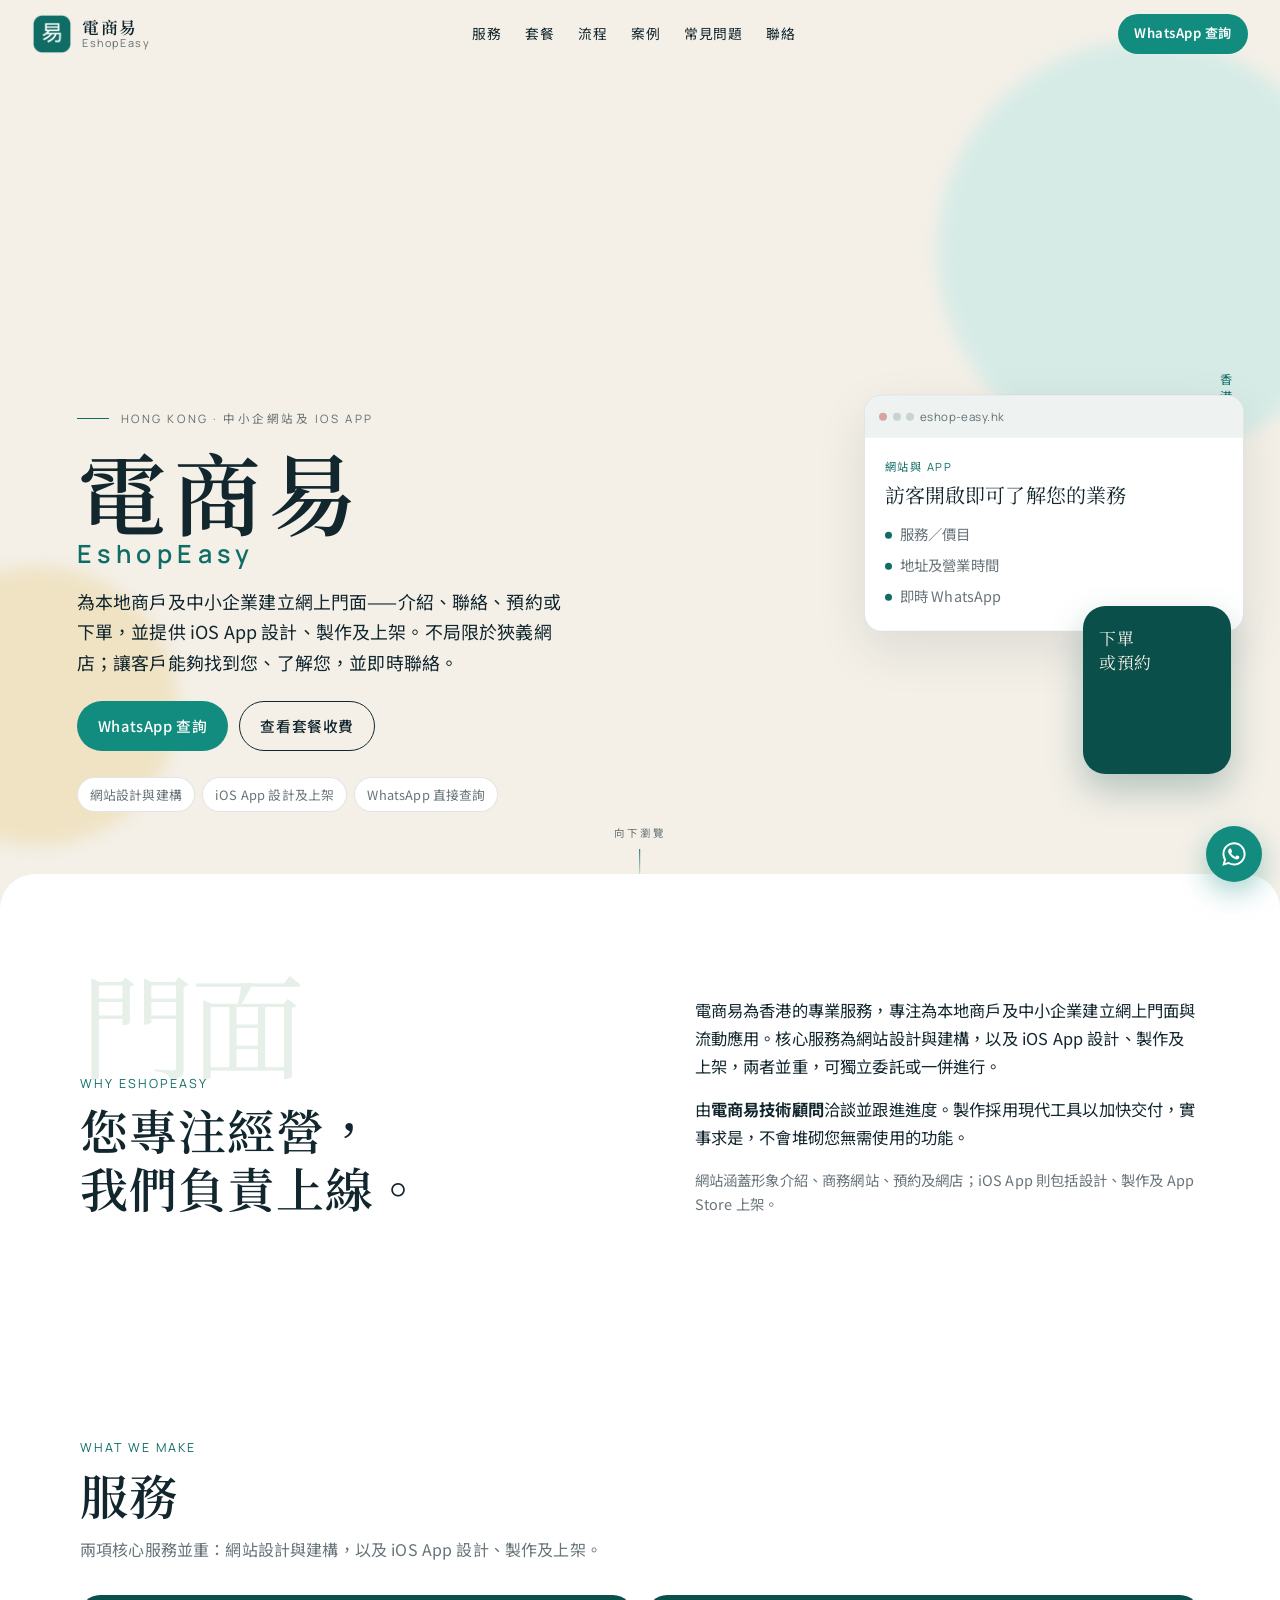
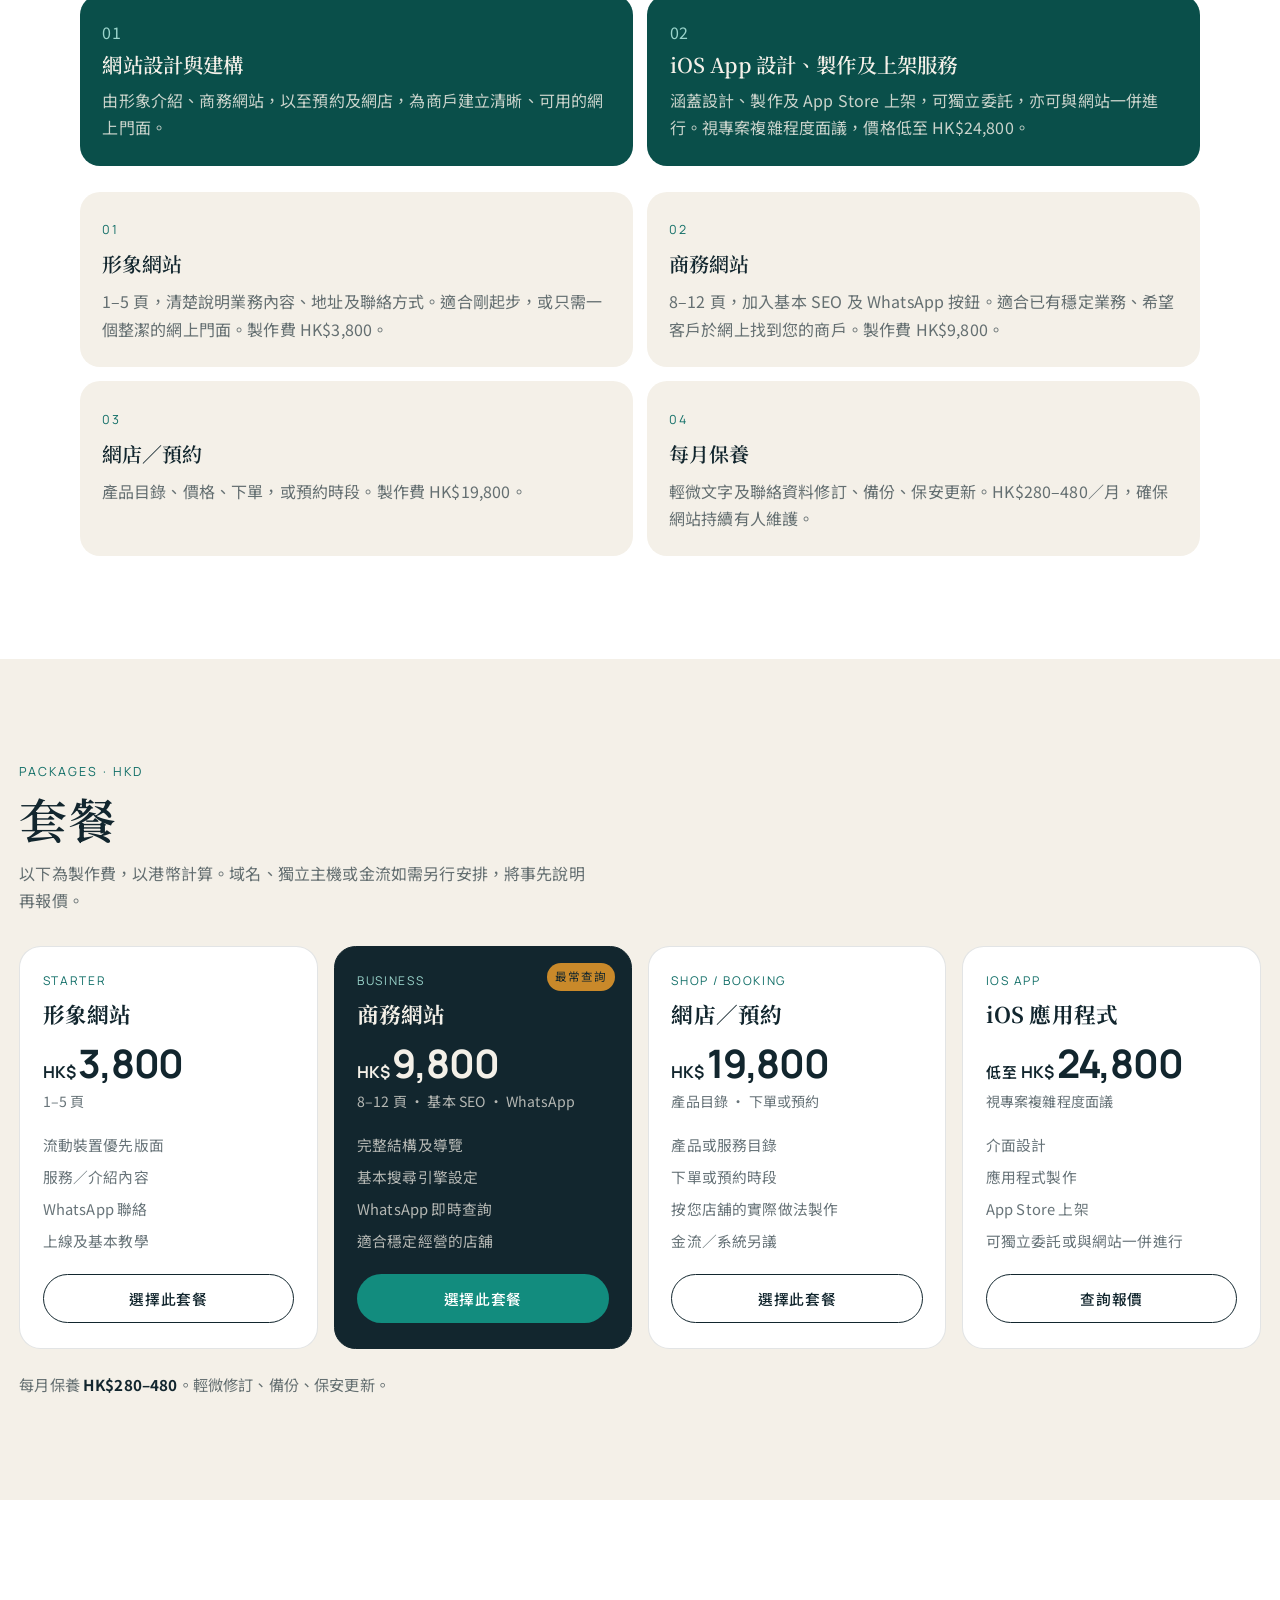
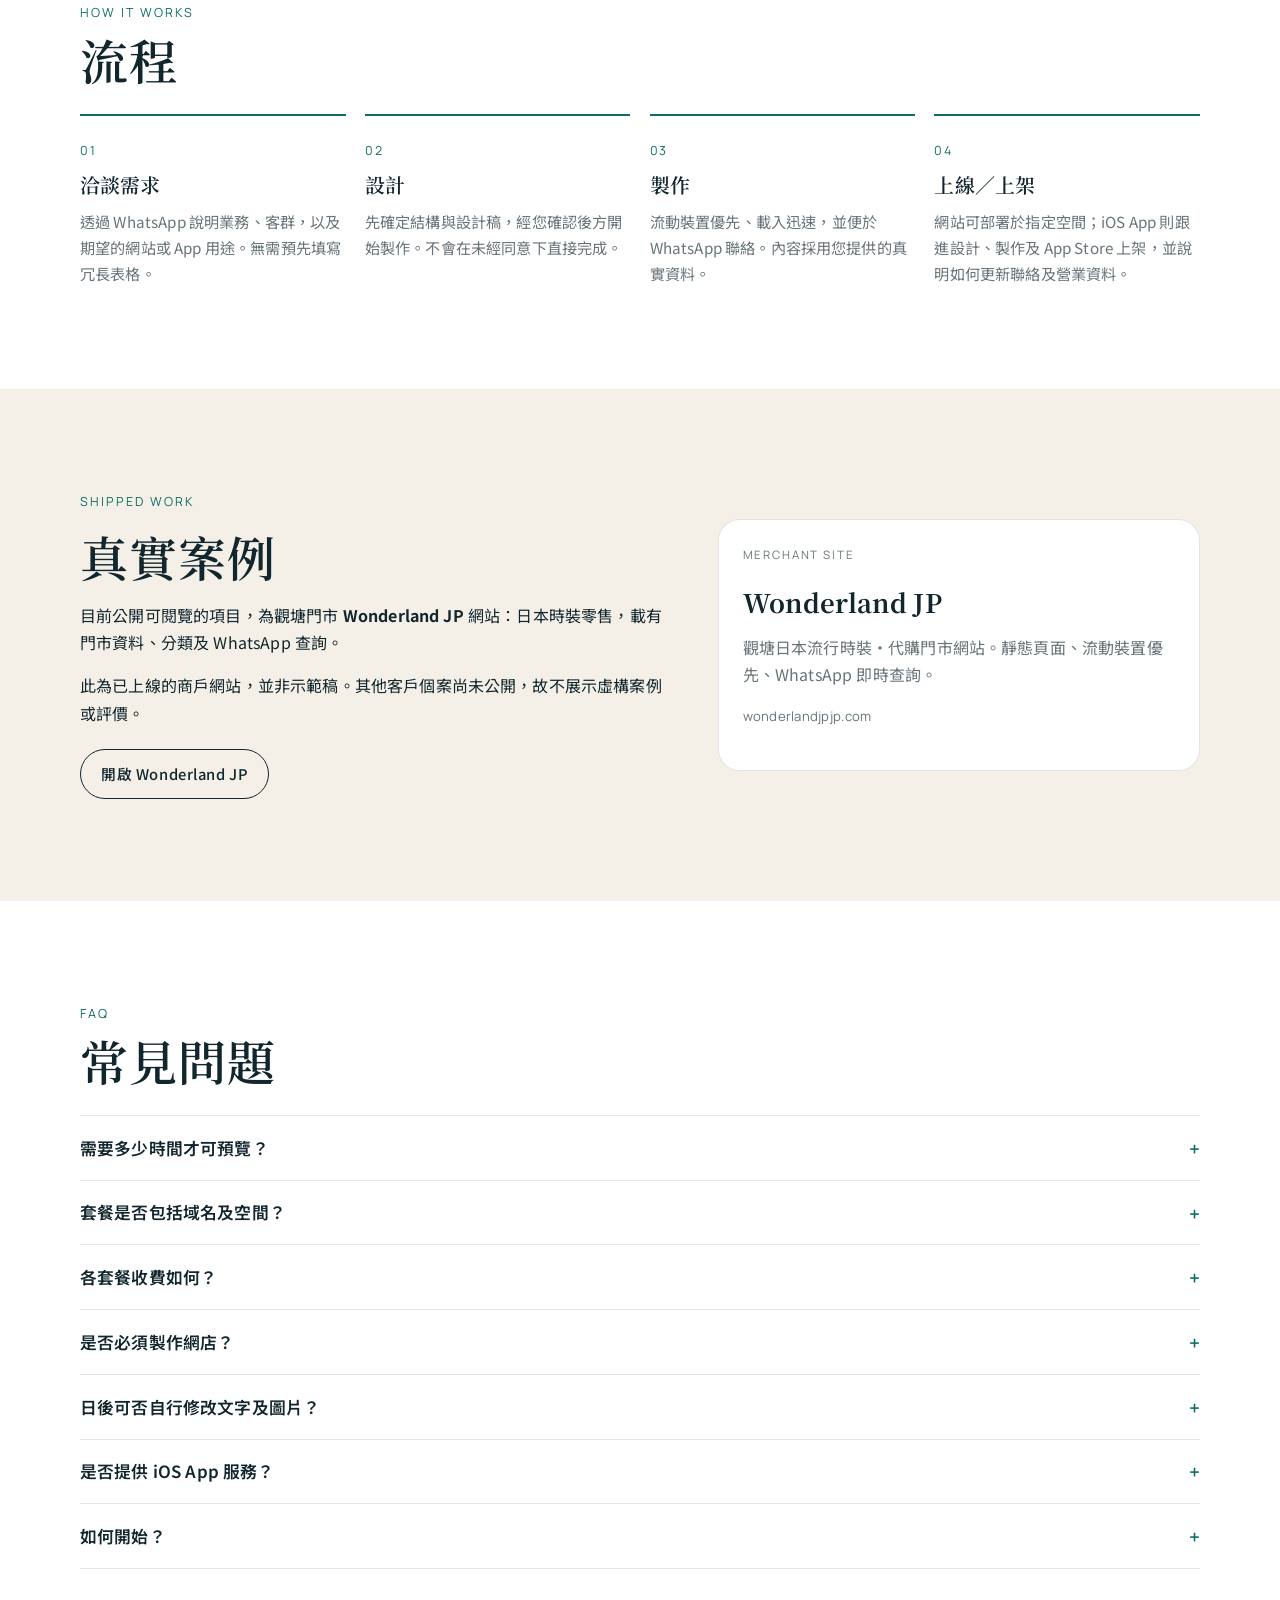
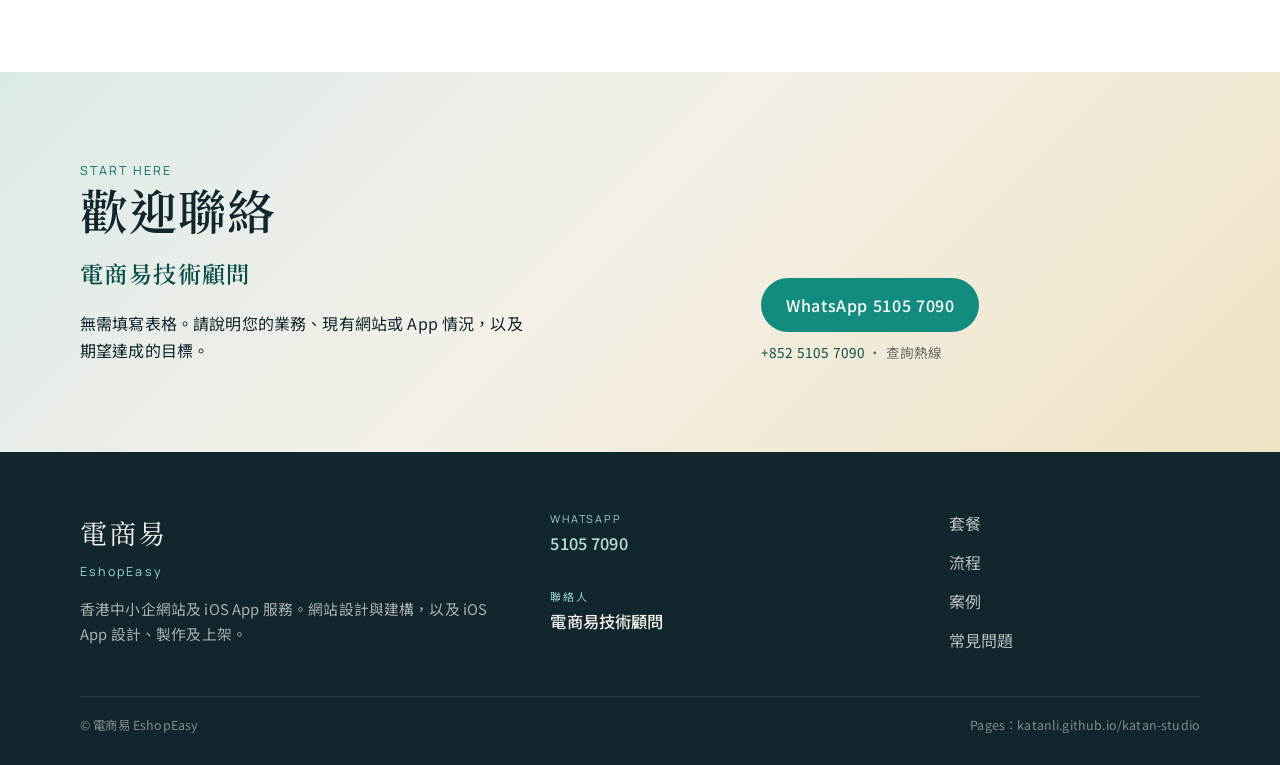
==== commit 83e93d66: "Mention 電商易技術顧問 in FAQ and footer label Keep the contact lead title in the how-to-start FAQ and rest" ====
--- a/index.html
+++ b/index.html
@@ -343,7 +343,7 @@
           </details>
           <details>
             <summary>如何開始？</summary>
-            <p>WhatsApp 5105 7090，說明您的業務，以及希望網站或 App 協助解決的事項。我們將直接回覆。</p>
+            <p>WhatsApp 5105 7090，說明您的業務，以及希望網站或 App 協助解決的事項。電商易技術顧問將直接回覆。</p>
           </details>
         </div>
       </div>
@@ -386,7 +386,7 @@
           </li>
           <li>
             <a href="tel:+85251057090">
-              <small>聯絡</small>
+              <small>聯絡人</small>
               <strong>電商易技術顧問</strong>
             </a>
           </li>
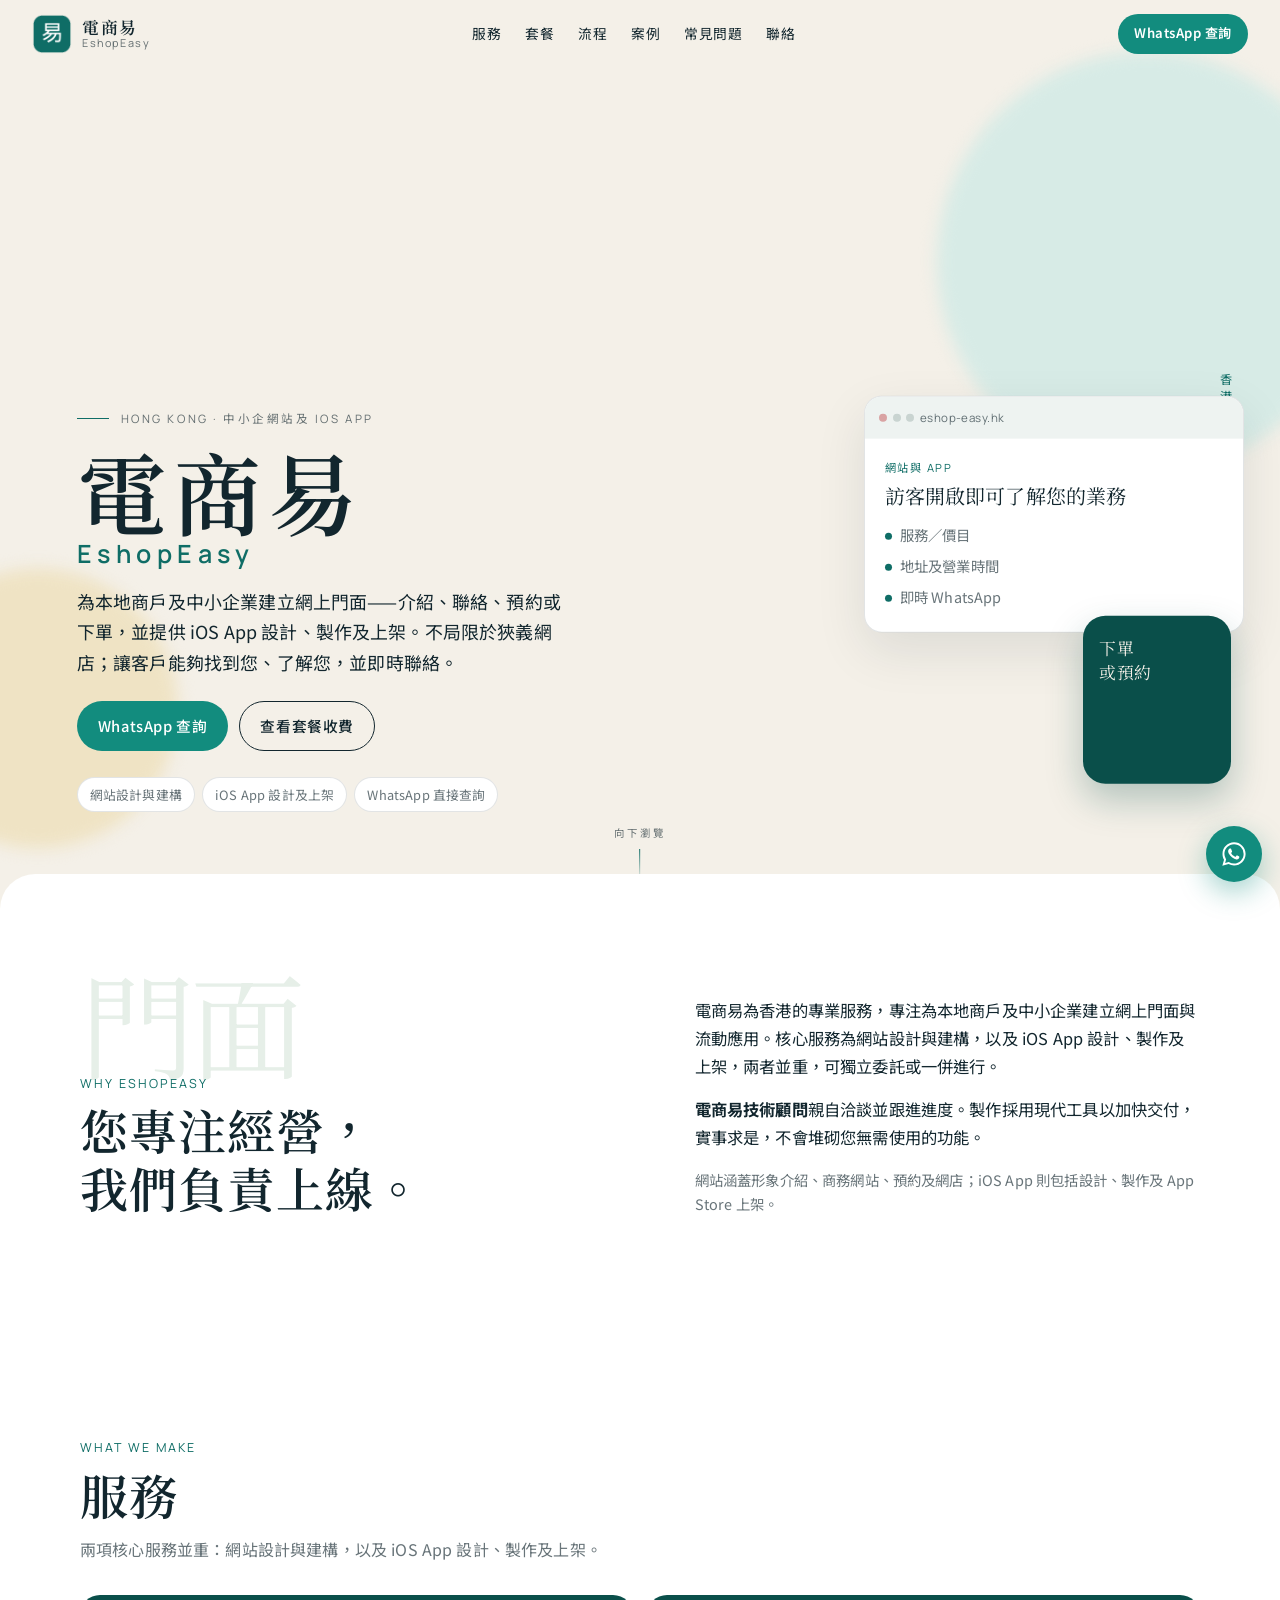
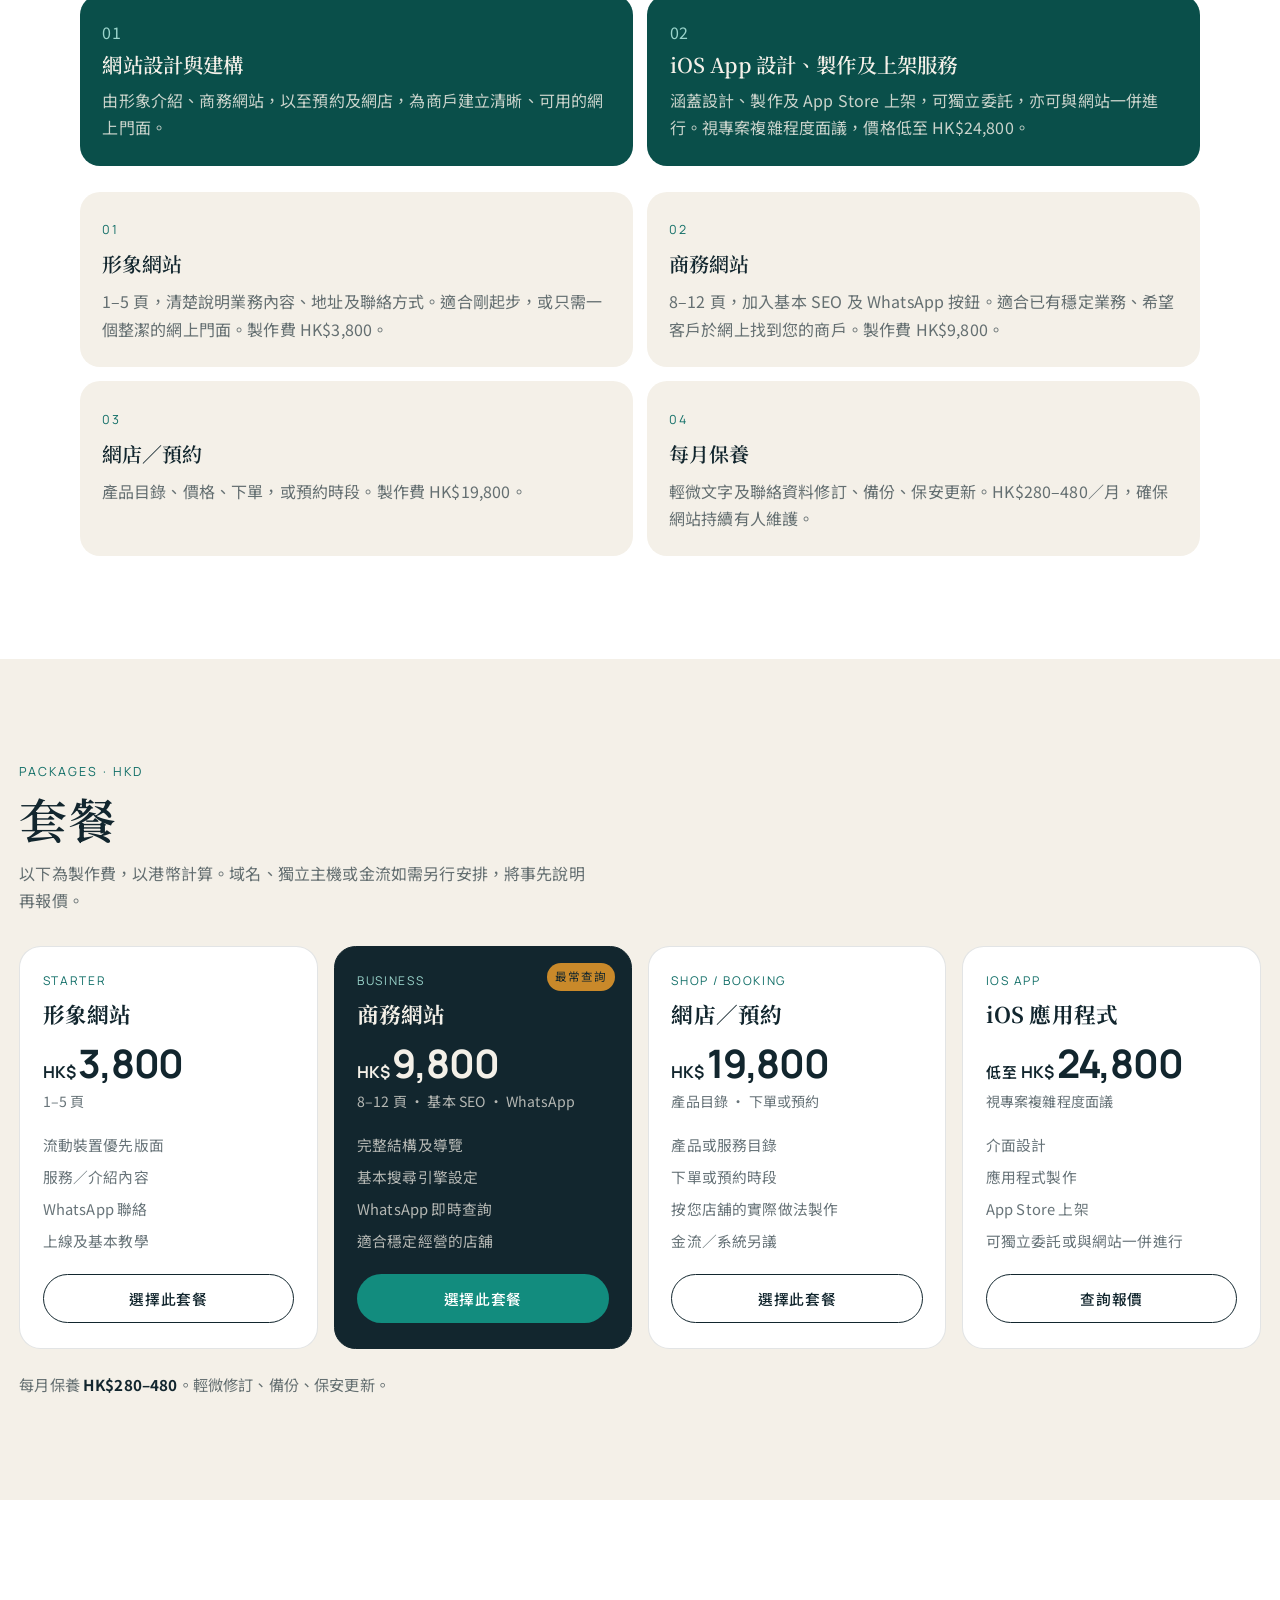
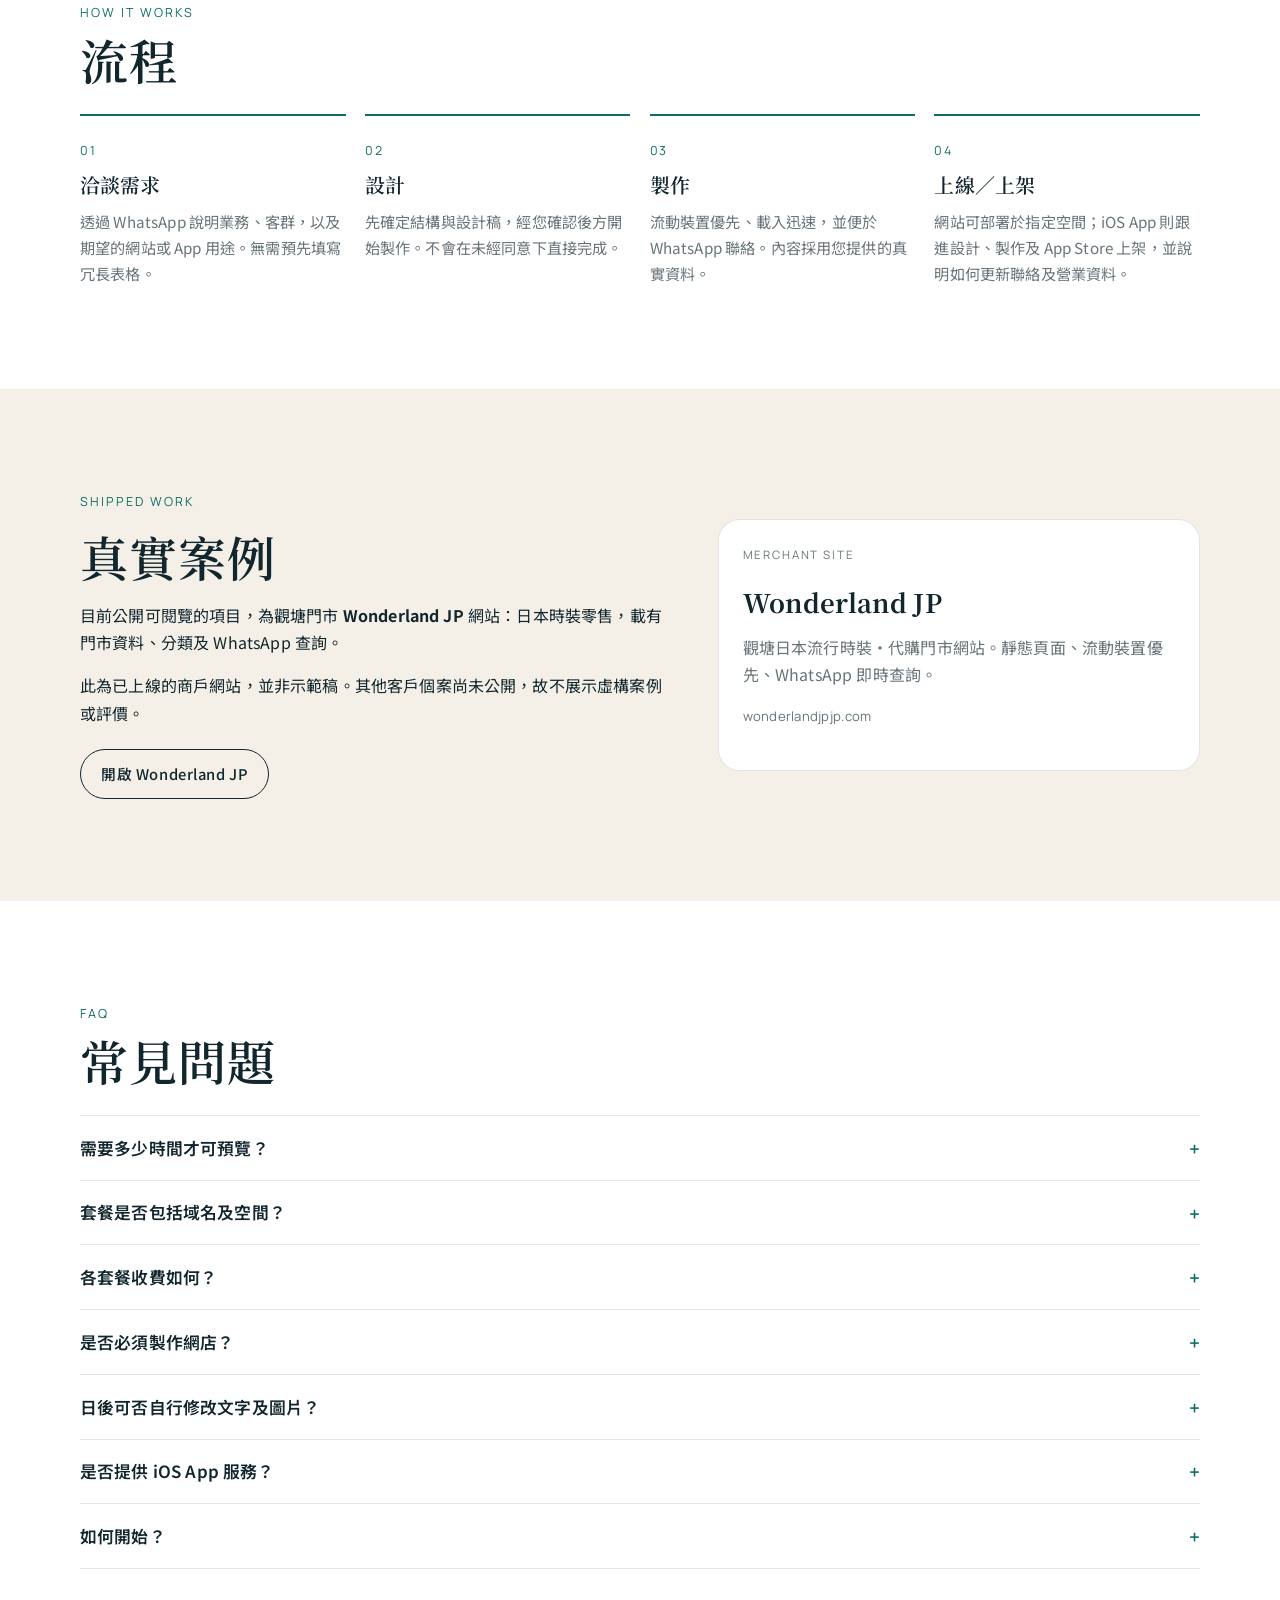
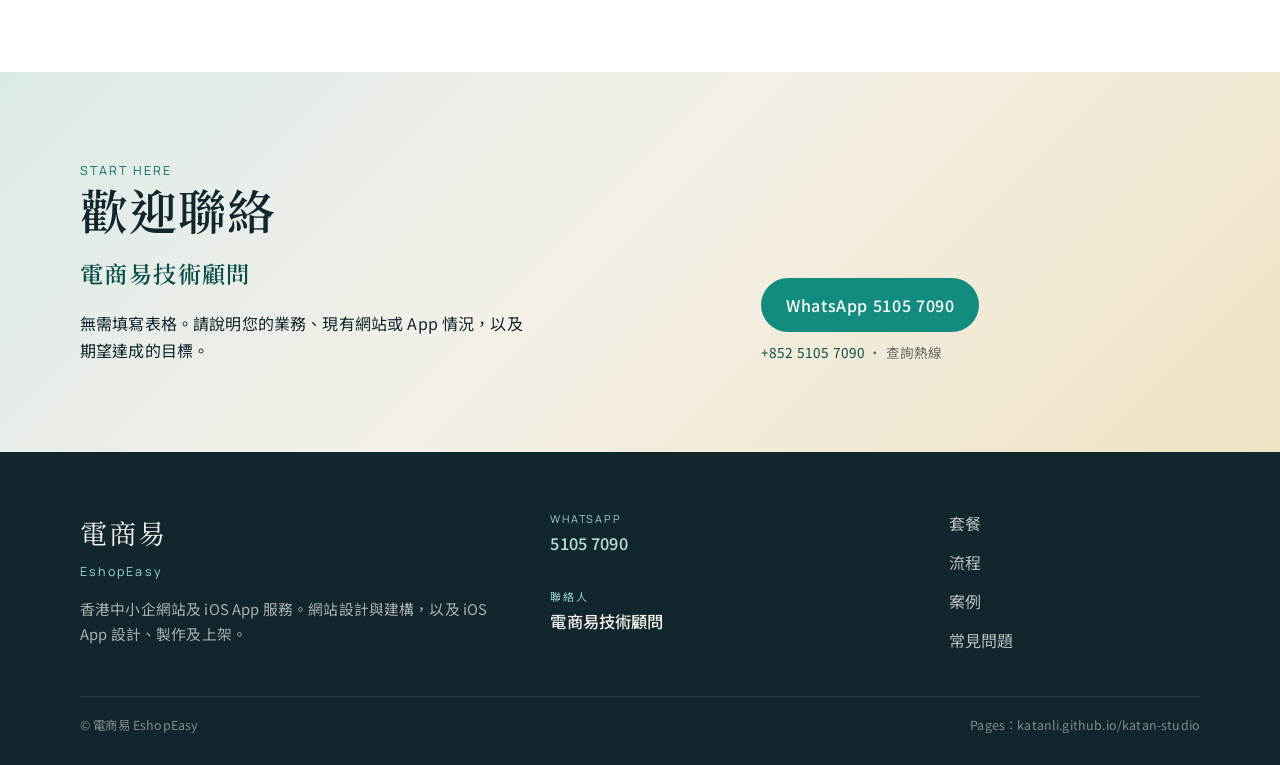
==== commit 3dbe22b2: "Keep 電商易技術顧問 as contact lead Remove any personal name from contact copy. Use the job title in the co" ====
--- a/index.html
+++ b/index.html
@@ -41,6 +41,11 @@
     "image": "https://katanli.github.io/katan-studio/assets/og.png",
     "telephone": "+85251057090",
     "areaServed": { "@type": "AdministrativeArea", "name": "Hong Kong" },
+    "employee": {
+      "@type": "Person",
+      "name": "電商易技術顧問",
+      "jobTitle": "電商易技術顧問"
+    },
     "contactPoint": {
       "@type": "ContactPoint",
       "name": "電商易技術顧問",
@@ -153,7 +158,7 @@
         </div>
         <div class="intro-copy">
           <p>電商易為香港的專業服務，專注為本地商戶及中小企業建立網上門面與流動應用。核心服務為網站設計與建構，以及 iOS App 設計、製作及上架，兩者並重，可獨立委託或一併進行。</p>
-          <p>由<strong>電商易技術顧問</strong>洽談並跟進進度。製作採用現代工具以加快交付，實事求是，不會堆砌您無需使用的功能。</p>
+          <p><strong>電商易技術顧問</strong>親自洽談並跟進進度。製作採用現代工具以加快交付，實事求是，不會堆砌您無需使用的功能。</p>
           <p class="note">網站涵蓋形象介紹、商務網站、預約及網店；iOS App 則包括設計、製作及 App Store 上架。</p>
         </div>
       </div>
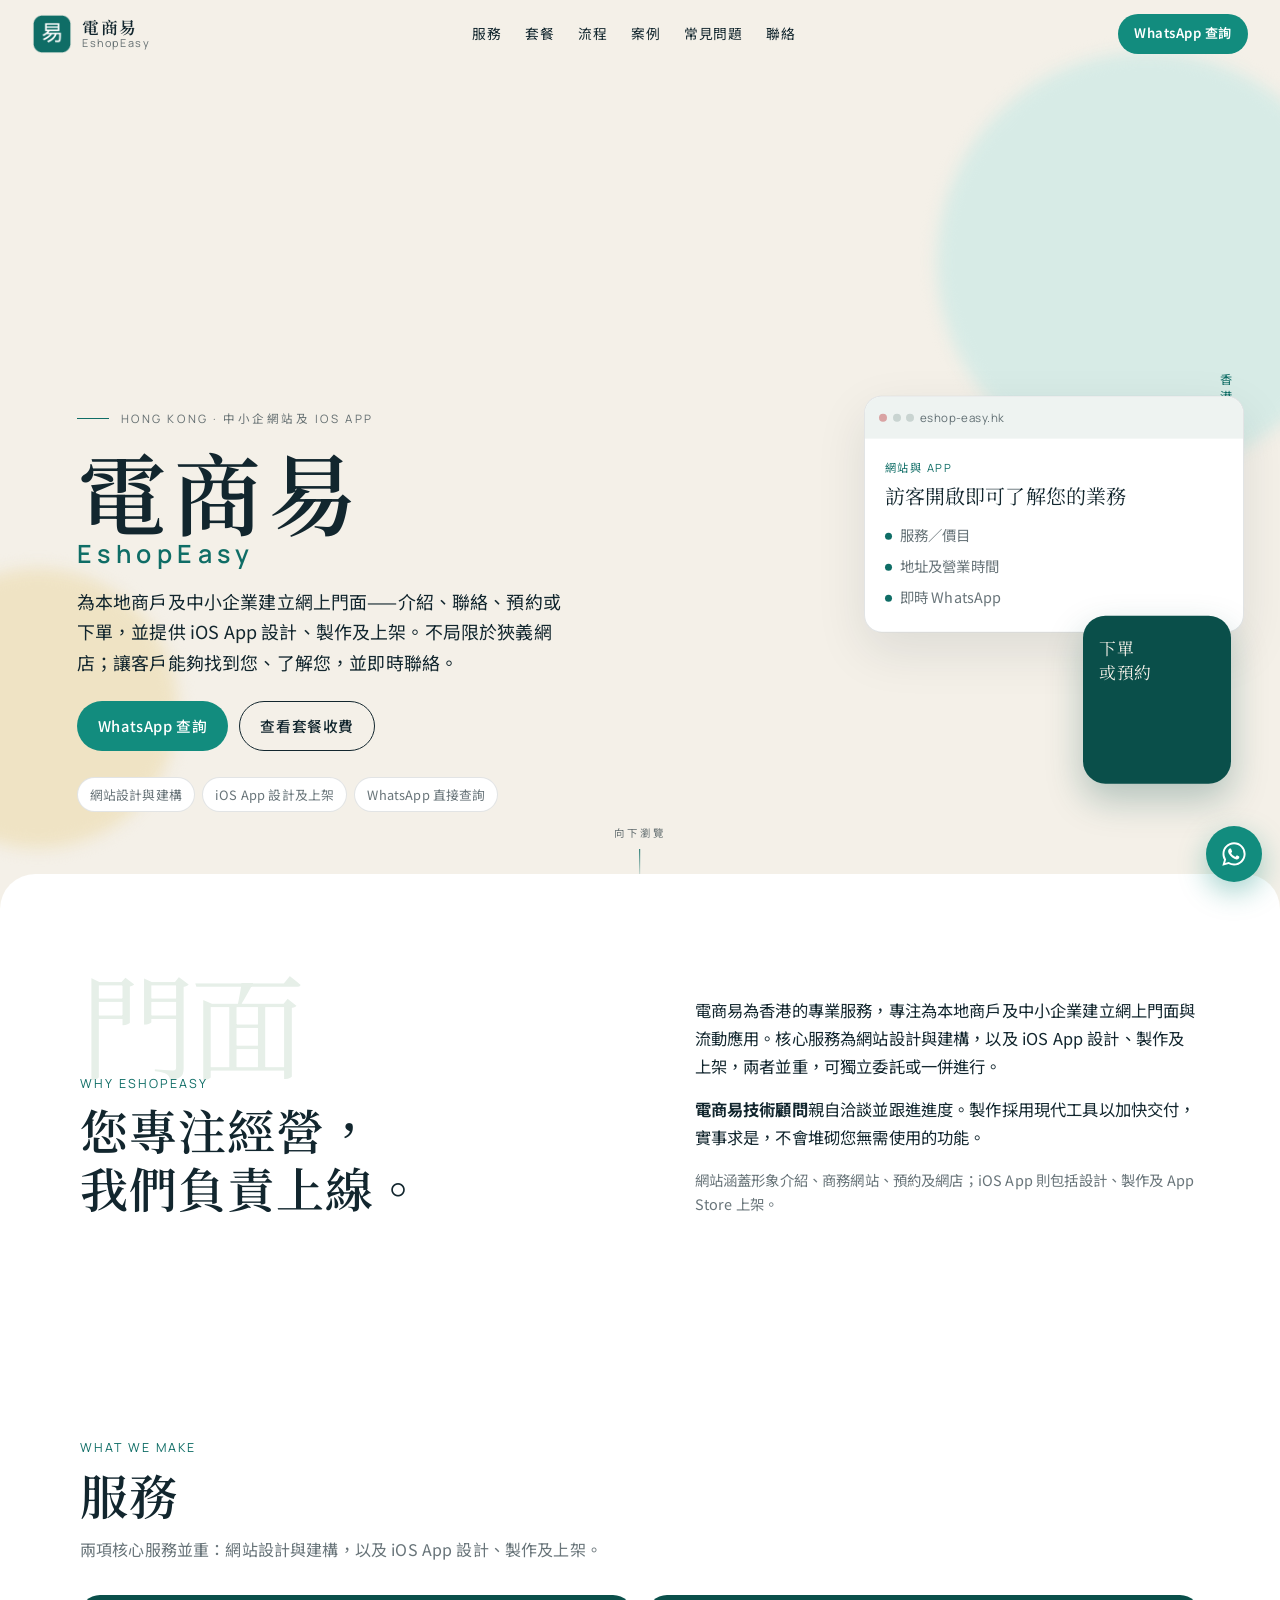
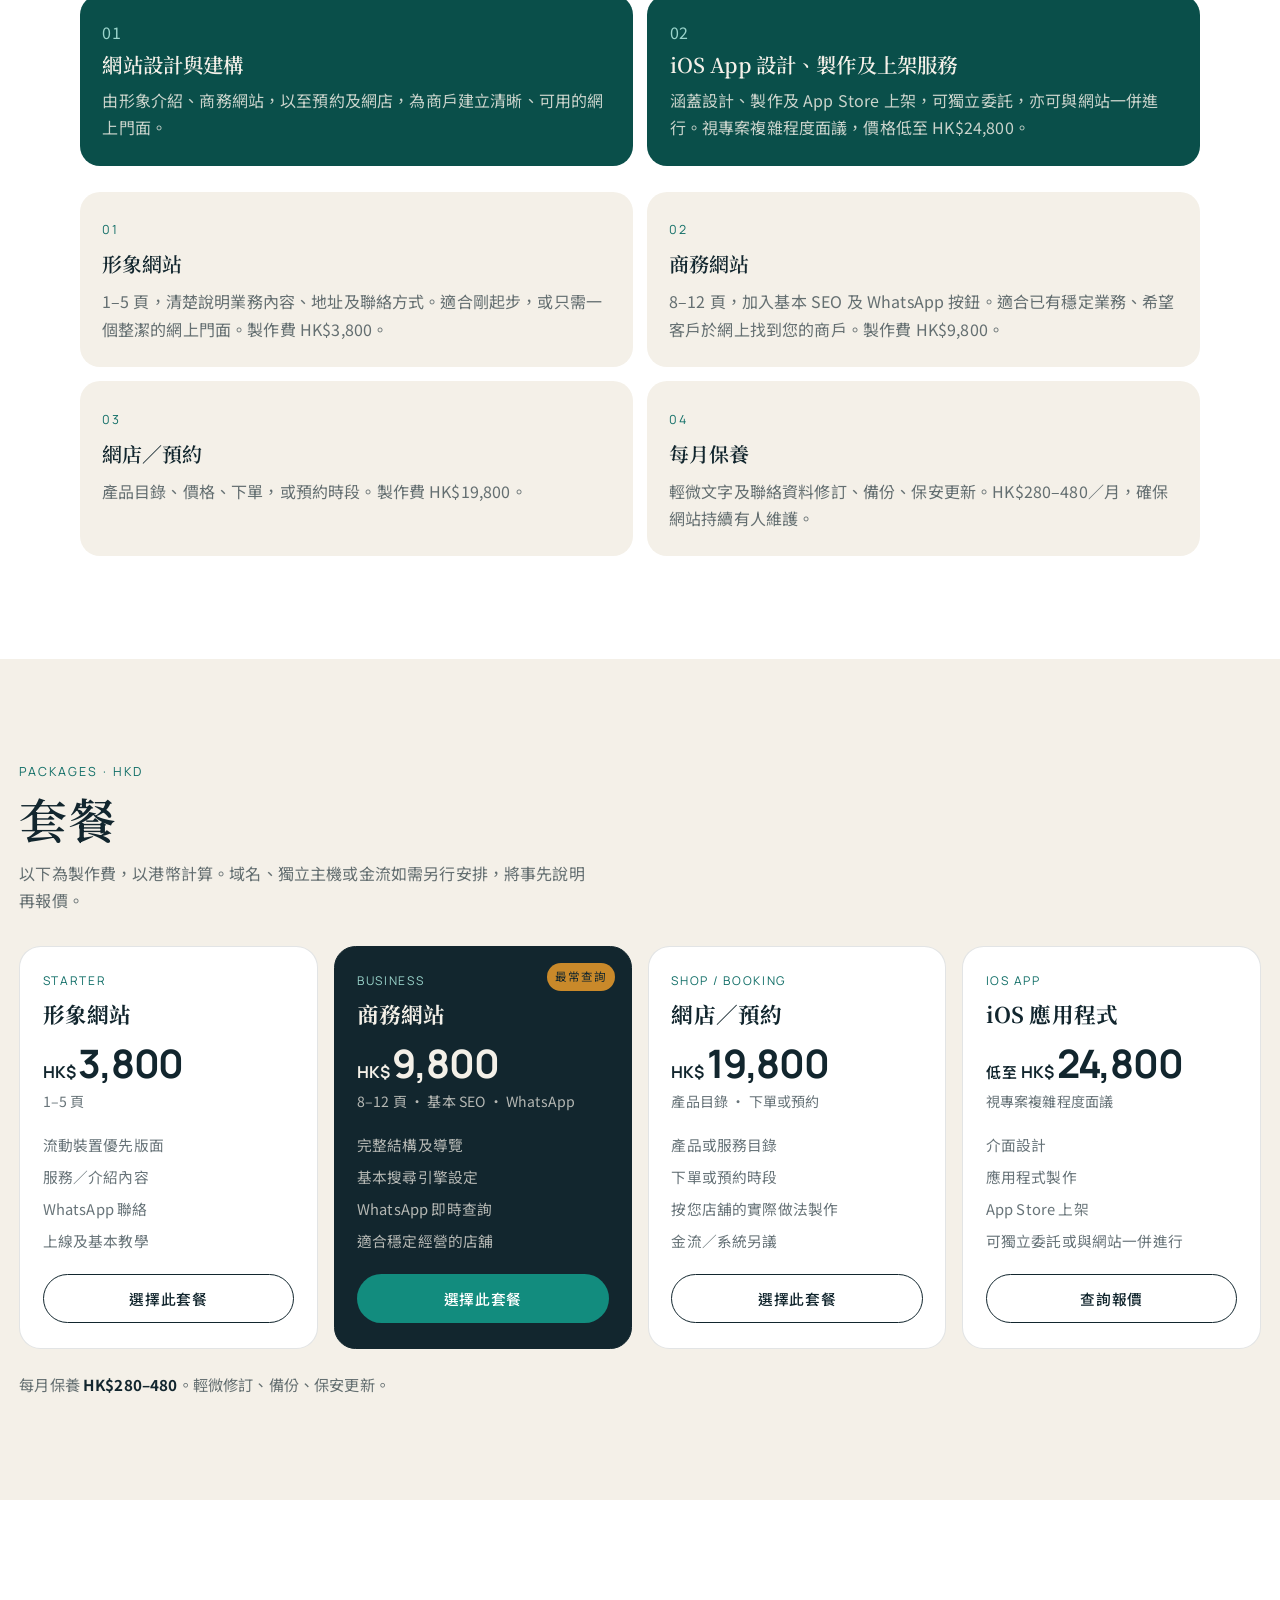
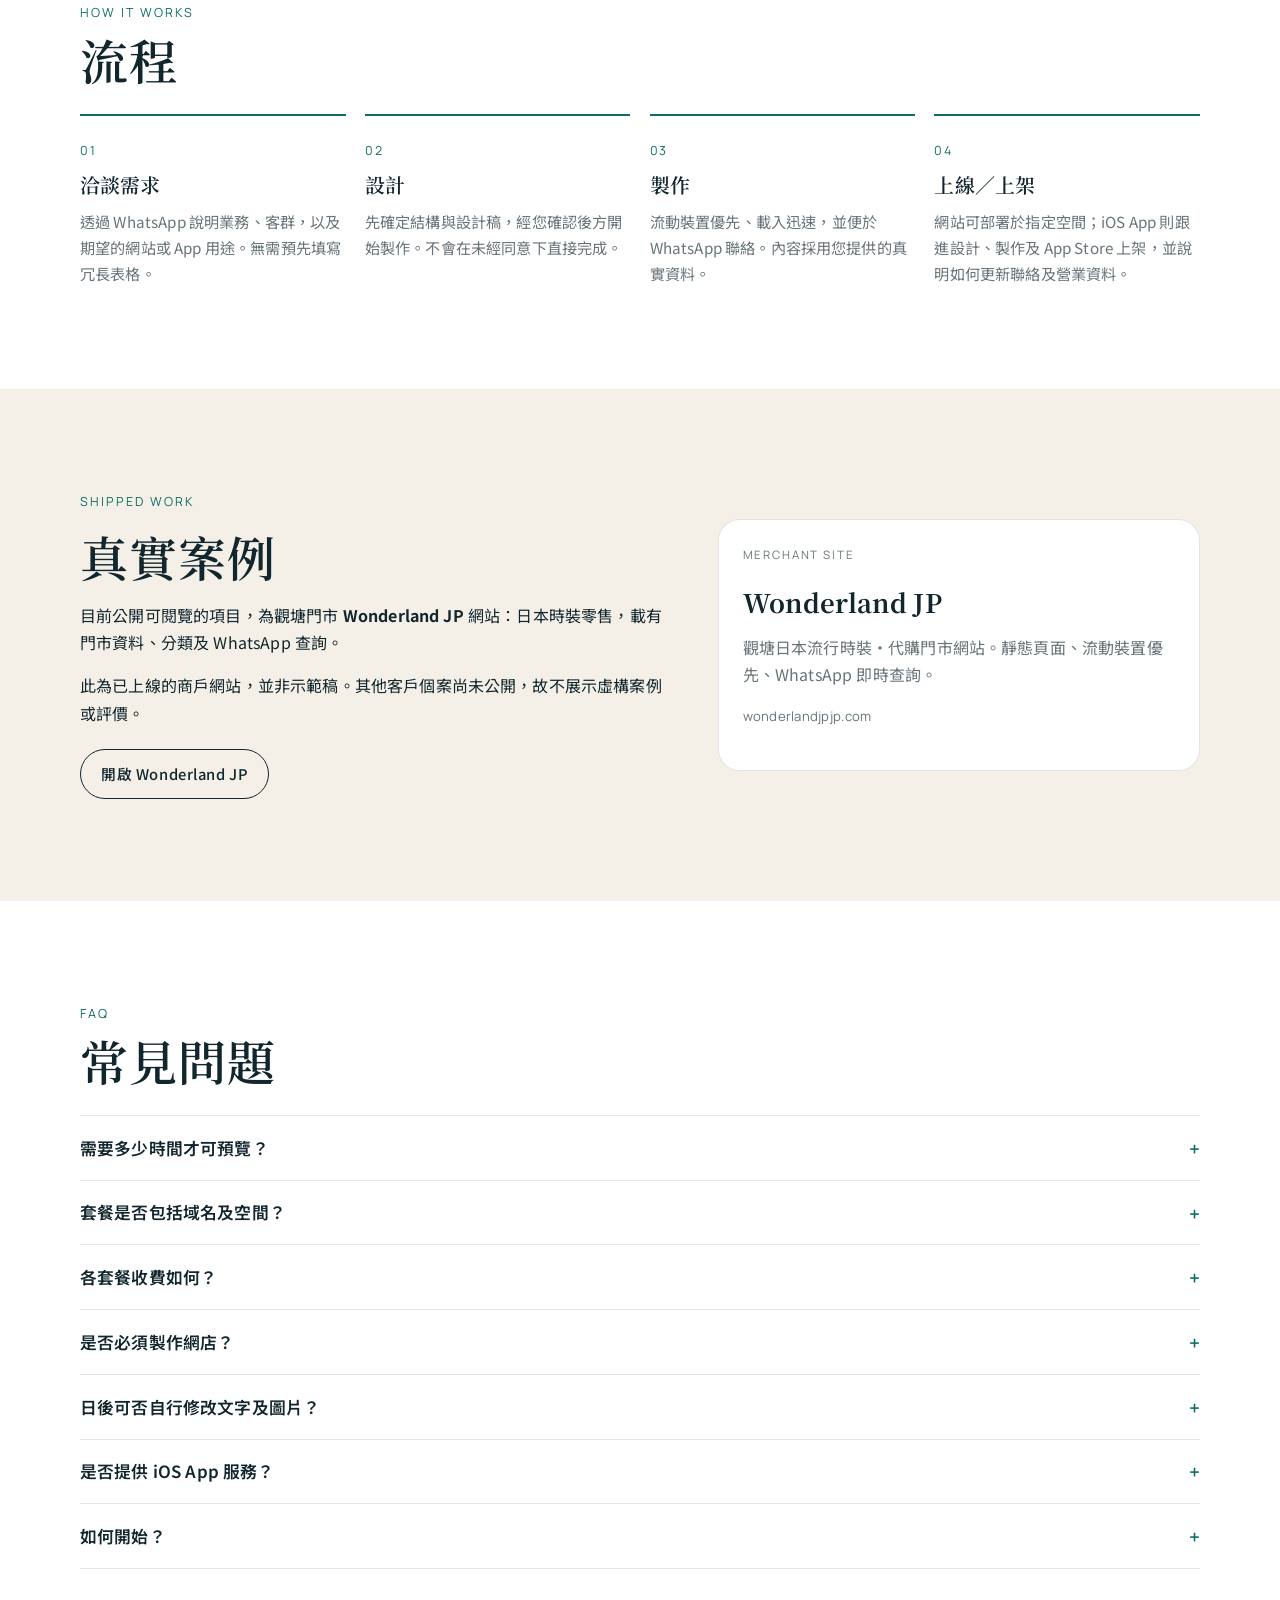
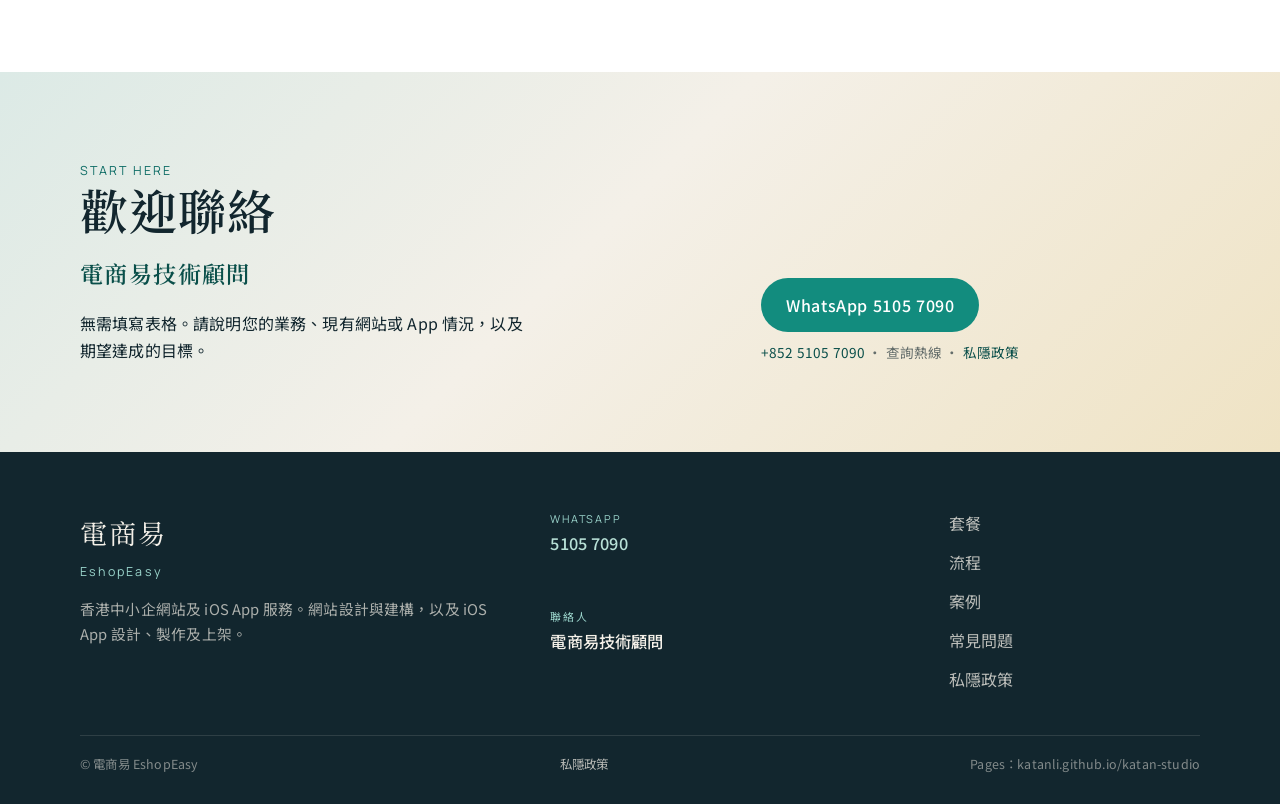
==== commit 301234f8: "Add Privacy Policy page for App Store and GitHub Pages Publish a Traditional Chinese privacy policy " ====
--- a/index.html
+++ b/index.html
@@ -104,6 +104,7 @@
     </nav>
     <div class="drawer-meta">
       <a href="https://wa.me/85251057090?text=%E6%82%A8%E5%A5%BD%EF%BC%8C%E6%83%B3%E4%BA%86%E8%A7%A3%E9%9B%BB%E5%95%86%E6%98%93%E6%9C%8D%E5%8B%99">WhatsApp 5105 7090</a>
+      <a href="privacy.html">私隱政策</a>
       <span>香港 · 中小企網站及 iOS App</span>
     </div>
   </div>
@@ -369,6 +370,7 @@
           <p class="contact-note">
             <a href="tel:+85251057090">+852 5105 7090</a>
             · 查詢熱線
+            · <a href="privacy.html">私隱政策</a>
           </p>
         </div>
       </div>
@@ -401,10 +403,12 @@
           <li><a href="#process">流程</a></li>
           <li><a href="#work">案例</a></li>
           <li><a href="#faq">常見問題</a></li>
+          <li><a href="privacy.html">私隱政策</a></li>
         </ul>
       </div>
       <div class="foot-bottom">
         <span>© 電商易 EshopEasy</span>
+        <a href="privacy.html">私隱政策</a>
         <span>Pages：katanli.github.io/katan-studio</span>
       </div>
     </div>
--- a/css/site.css
+++ b/css/site.css
@@ -1019,6 +1019,124 @@
   color: rgba(244, 240, 232, 0.5);
 }
 
+.foot-bottom a {
+  color: rgba(244, 240, 232, 0.72);
+}
+
+.foot-bottom a:hover,
+.foot-bottom a[aria-current="page"] {
+  color: #fff;
+}
+
+/* ---------- legal / privacy ---------- */
+.page-legal .site-header {
+  background: rgba(244, 240, 232, 0.9);
+  backdrop-filter: blur(16px) saturate(1.15);
+  -webkit-backdrop-filter: blur(16px) saturate(1.15);
+  box-shadow: 0 1px 0 var(--line);
+}
+
+.legal-hero {
+  padding: 7.5rem 0 2.6rem;
+}
+
+.legal-hero h1 {
+  font-family: var(--serif);
+  font-weight: 600;
+  font-size: clamp(2.2rem, 6vw, 3.4rem);
+  letter-spacing: 0.04em;
+  line-height: 1.15;
+  margin: 0 0 0.9rem;
+}
+
+.legal-lede {
+  margin: 0;
+  max-width: 38rem;
+  font-size: 1.05rem;
+}
+
+.legal-updated {
+  margin: 1rem 0 0;
+  font-family: var(--latin);
+  font-size: 0.82rem;
+  letter-spacing: 0.06em;
+  color: var(--muted);
+}
+
+.legal-toc {
+  display: flex;
+  flex-wrap: wrap;
+  gap: 0.45rem;
+  margin: 1.4rem 0 0;
+}
+
+.legal-toc a {
+  font-size: 0.78rem;
+  padding: 0.32rem 0.72rem;
+  border-radius: 999px;
+  background: var(--white);
+  border: 1px solid var(--line);
+  color: var(--muted);
+}
+
+.legal-toc a:hover {
+  border-color: var(--teal);
+  color: var(--teal-dark);
+}
+
+.legal-doc {
+  background: var(--white);
+  border-radius: 2.2rem 2.2rem 0 0;
+  padding: clamp(2.4rem, 6vw, 4.2rem) 0 clamp(2.2rem, 5vw, 3.4rem);
+}
+
+.legal-wrap { max-width: 44rem; }
+
+.legal-section {
+  margin: 0 0 2.15rem;
+  scroll-margin-top: 5.5rem;
+}
+
+.legal-section:last-child { margin-bottom: 0; }
+
+.legal-section h2 {
+  font-family: var(--serif);
+  font-weight: 600;
+  font-size: 1.35rem;
+  letter-spacing: 0.02em;
+  margin: 0 0 0.7rem;
+  line-height: 1.35;
+}
+
+.legal-section p {
+  margin: 0 0 0.85rem;
+}
+
+.legal-section p:last-child { margin-bottom: 0; }
+
+.legal-section ul {
+  margin: 0 0 0.85rem;
+  padding: 0 0 0 1.15rem;
+  color: var(--muted);
+}
+
+.legal-section li { margin: 0 0 0.4rem; }
+
+.legal-section a {
+  color: var(--teal-dark);
+  text-decoration: underline;
+  text-underline-offset: 0.18em;
+}
+
+.legal-contact-card {
+  margin: 1rem 0 0 !important;
+  padding: 1.15rem 1.2rem;
+  background: var(--paper);
+  border-radius: var(--radius);
+  border: 1px solid var(--line);
+  max-width: 28rem;
+}
+
 .wa-float {
   position: fixed;
   right: 1.1rem;
